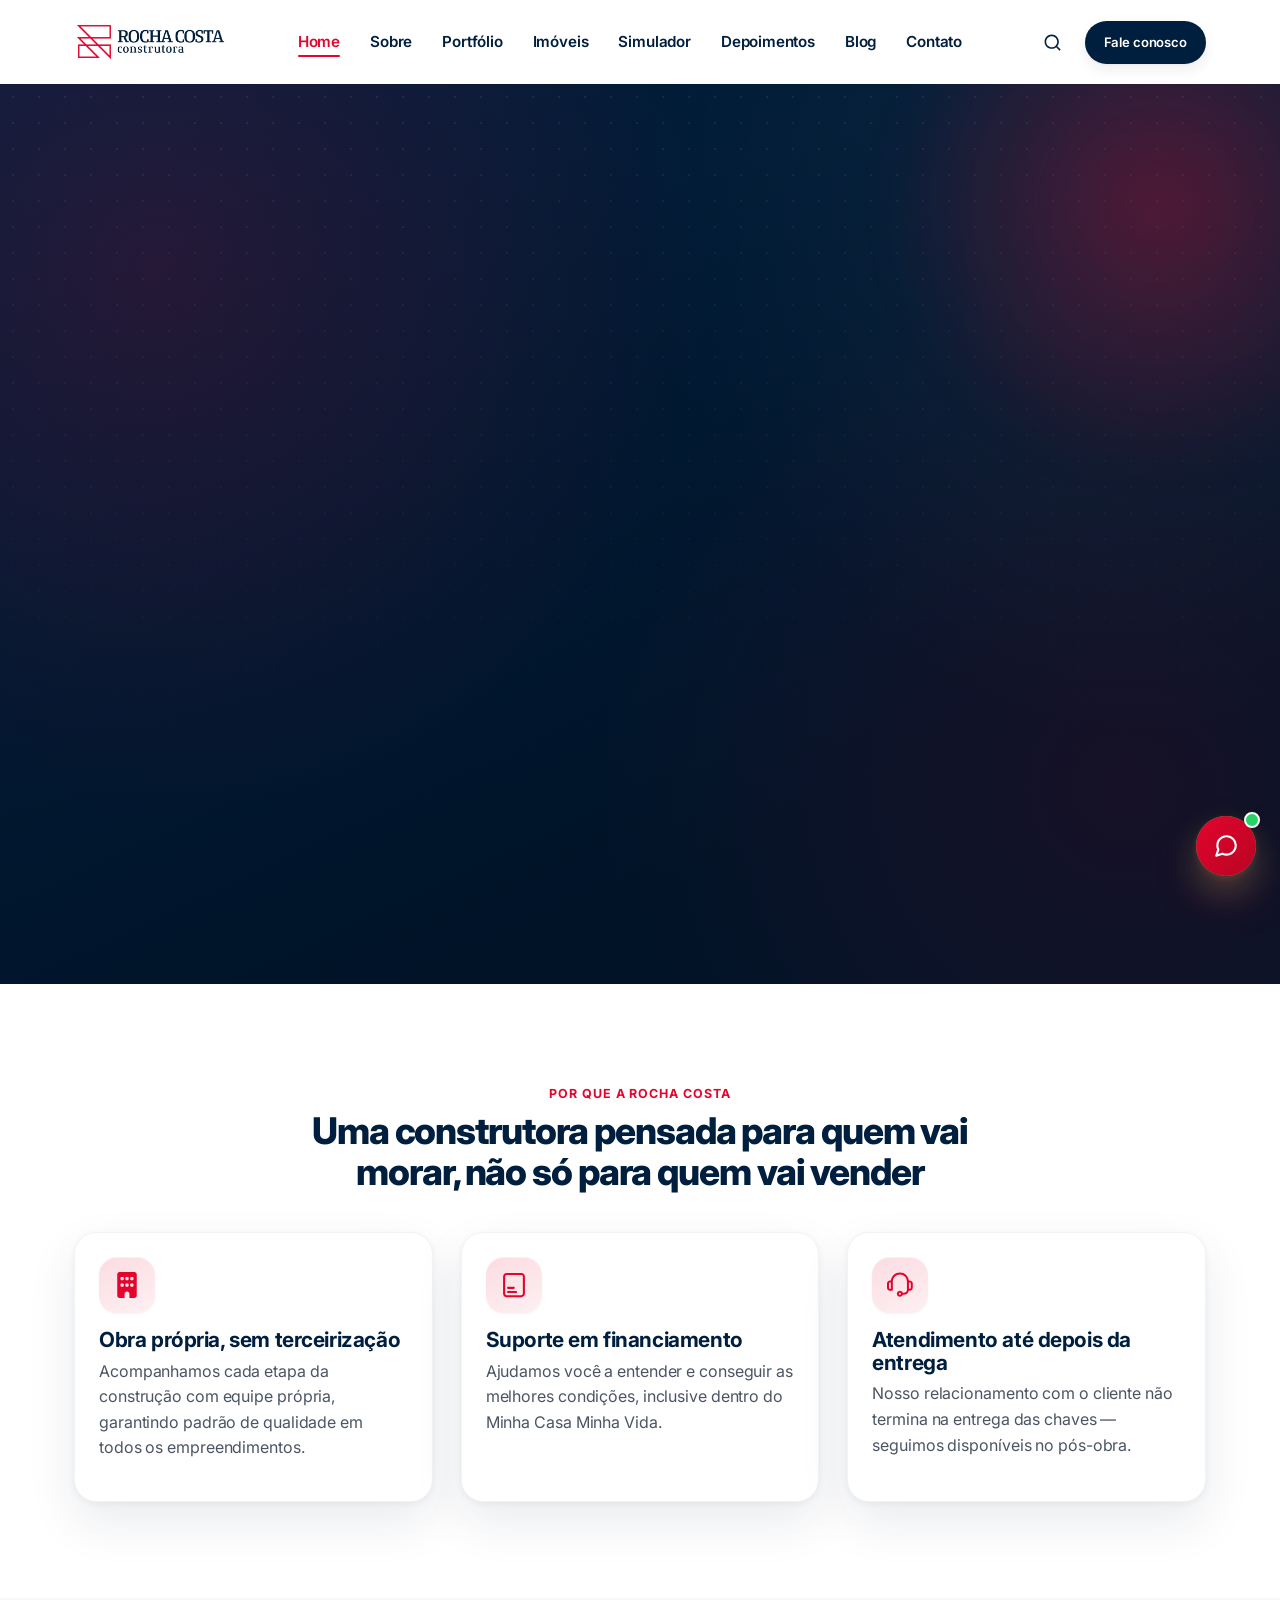
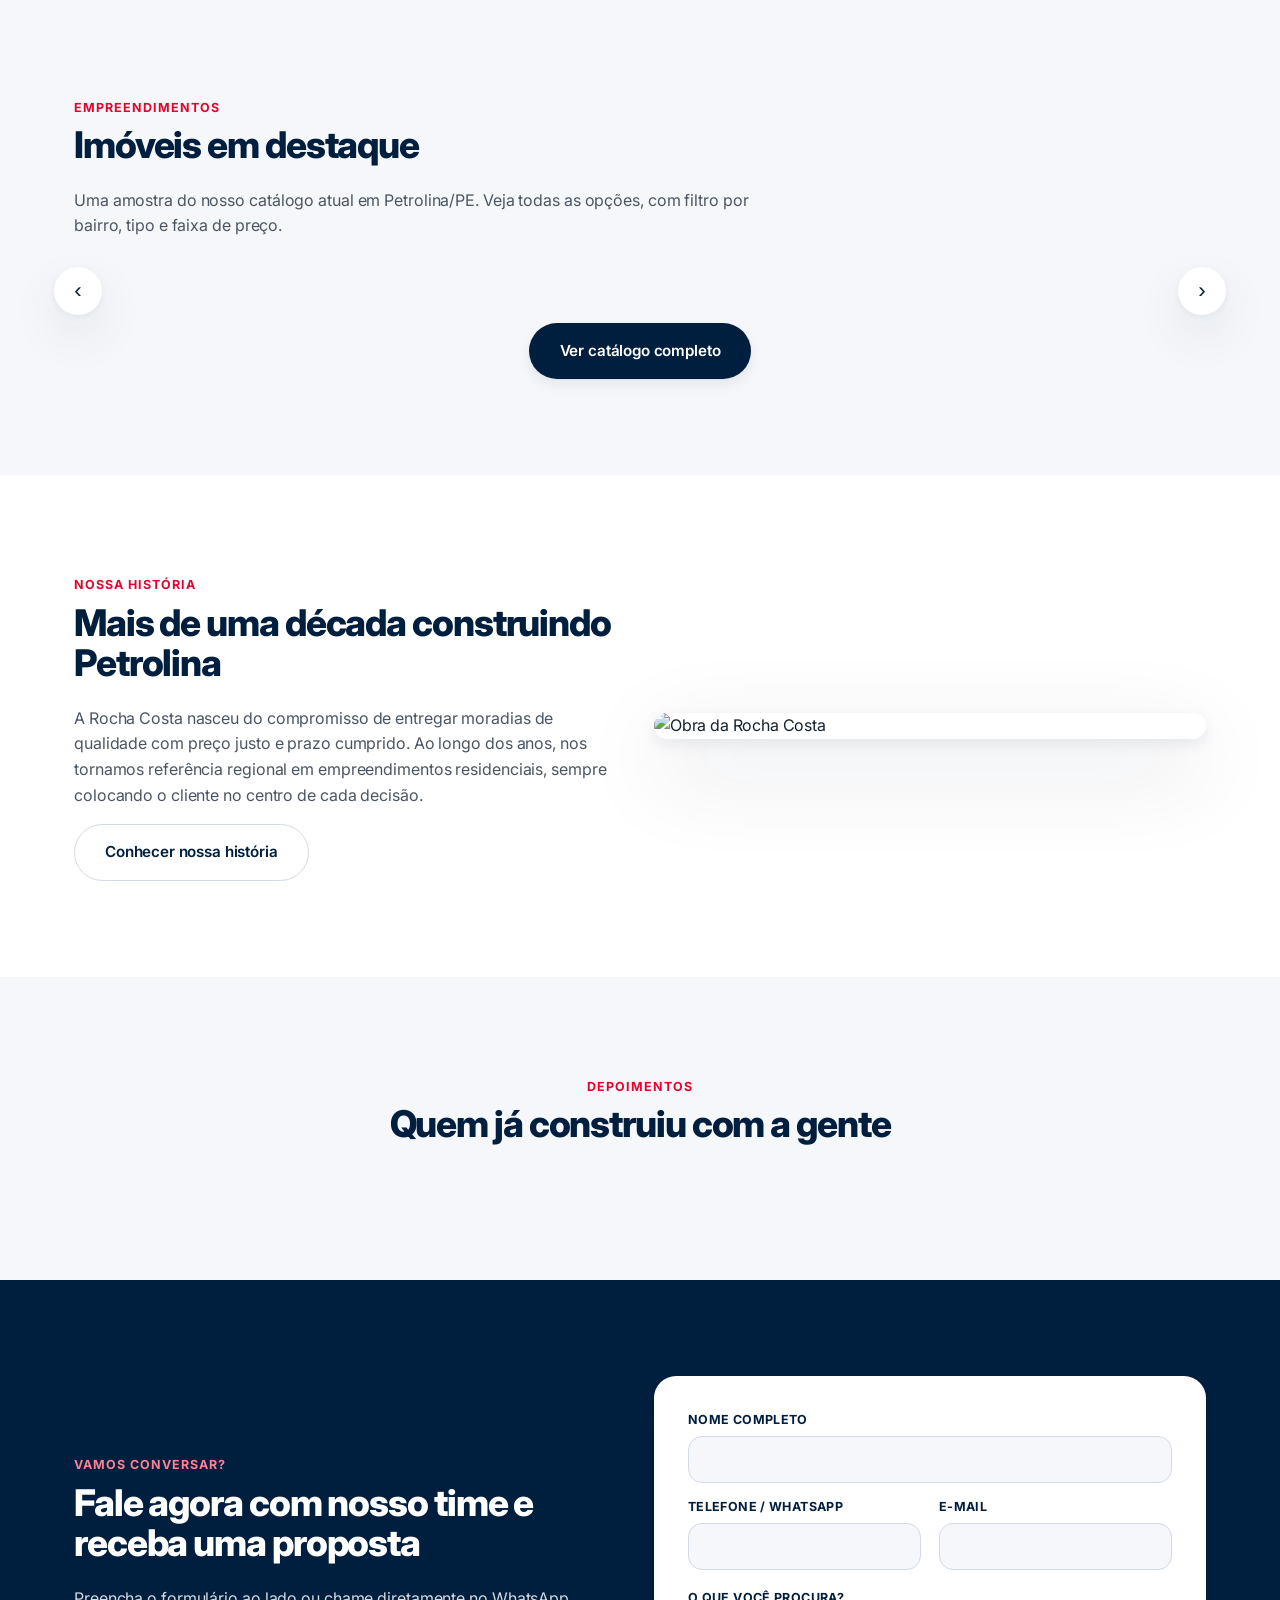
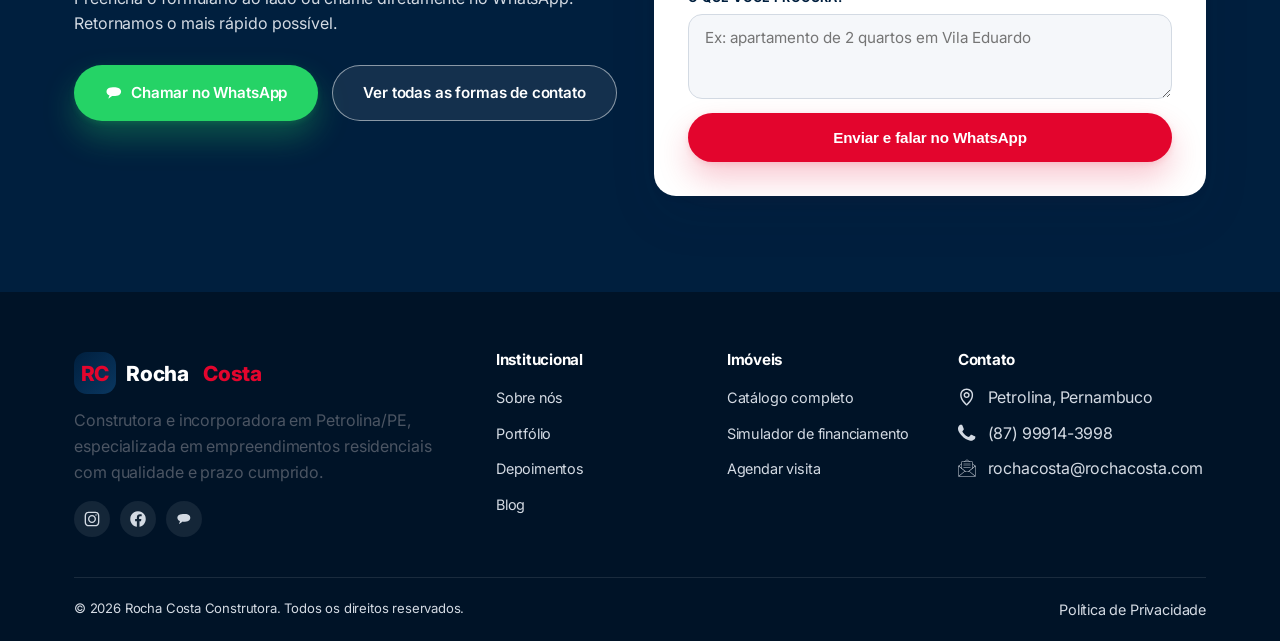
==== index.html @ c2642dbd "Preparar site para deploy (Render): gunicorn, render.yaml, .gitignore Co-Authored-By: Claude Sonnet " ====
<!DOCTYPE html>
<html lang="pt-BR">
<head>
<meta charset="UTF-8">
<meta name="viewport" content="width=device-width, initial-scale=1.0">
<title>Rocha Costa Construtora | Construtora e Incorporadora em Petrolina-PE</title>
<meta name="description" content="Construtora em Petrolina-PE especializada em empreendimentos residenciais, MCMV, casas e apartamentos com qualidade e prazo cumprido. Fale com a Rocha Costa.">
<link rel="preconnect" href="https://fonts.googleapis.com">
<link href="https://fonts.googleapis.com/css2?family=Inter:wght@400;500;600;700;800;900&display=swap" rel="stylesheet">
<link rel="stylesheet" href="css/style.css">
</head>
<body>

<header class="site-header">
  <div class="container">
    <nav class="navbar">
      <a href="index.html" class="brand"><img src="img/logo-rocha-costa.png" alt="Rocha Costa Construtora" class="brand-logo"></a>
      <ul class="nav-links">
        <li><a href="index.html">Home</a></li>
        <li><a href="sobre.html">Sobre</a></li>
        <li><a href="portfolio.html">Portfólio</a></li>
        <li><a href="imoveis.html">Imóveis</a></li>
        <li><a href="simulador.html">Simulador</a></li>
        <li><a href="depoimentos.html">Depoimentos</a></li>
        <li><a href="blog.html">Blog</a></li>
        <li><a href="contato.html">Contato</a></li>
      </ul>
      <div class="nav-cta">
        <div class="nav-search" id="nav-search">
          <button type="button" class="nav-search-toggle" id="nav-search-toggle" aria-label="Buscar no site"><svg class="icon" viewBox="0 0 20 20" xmlns="http://www.w3.org/2000/svg" fill="currentColor"><path d="M15.0259 13.8474L18.5948 17.4163L17.4163 18.5948L13.8474 15.0259C12.5642 16.0525 10.9367 16.6667 9.16675 16.6667C5.02675 16.6667 1.66675 13.3067 1.66675 9.16669C1.66675 5.02669 5.02675 1.66669 9.16675 1.66669C13.3067 1.66669 16.6667 5.02669 16.6667 9.16669C16.6667 10.9367 16.0526 12.5641 15.0259 13.8474ZM13.354 13.229C14.373 12.1789 15.0001 10.7464 15.0001 9.16669C15.0001 5.94377 12.3897 3.33335 9.16675 3.33335C5.94383 3.33335 3.33341 5.94377 3.33341 9.16669C3.33341 12.3896 5.94383 15 9.16675 15C10.7464 15 12.1789 14.3729 13.2291 13.3539L13.354 13.229Z"/></svg></button>
          <form class="nav-search-form" id="nav-search-form" autocomplete="off">
            <input type="search" id="nav-search-input" placeholder="Buscar imóveis, simulador, contato...">
            <div class="nav-search-resultados" id="nav-search-resultados"></div>
          </form>
        </div>
        <a href="contato.html" class="btn btn-secondary btn-sm">Fale conosco</a>
        <button class="nav-toggle" aria-label="Abrir menu"><span></span><span></span><span></span></button>
      </div>
    </nav>
  </div>
</header>

<section class="hero">
  <div class="hero-track" id="hero-track">
    <!-- Slides vêm da API (server/data/hero_slides.json), editáveis em admin.html -->
  </div>
  <div class="hero-dots" id="hero-dots"></div>
</section>

<section class="section">
  <div class="container">
    <div class="section-head center">
      <span class="eyebrow">Por que a Rocha Costa</span>
      <h2>Uma construtora pensada para quem vai morar, não só para quem vai vender</h2>
    </div>
    <div class="grid grid-3">
      <div class="card"><div class="card-body">
        <div class="icon-box"><svg class="icon-lg" viewBox="-2.5 0 20 20" xmlns="http://www.w3.org/2000/svg" fill="currentColor"><path d="M1.875 0C0.839844 0 0 0.839844 0 1.875V18.125C0 19.1602 0.839844 20 1.875 20H5.625V16.875C5.625 15.8398 6.46484 15 7.5 15C8.53516 15 9.375 15.8398 9.375 16.875V20H13.125C14.1602 20 15 19.1602 15 18.125V1.875C15 0.839844 14.1602 0 13.125 0H1.875ZM2.5 9.375C2.5 9.03125 2.78125 8.75 3.125 8.75H4.375C4.71875 8.75 5 9.03125 5 9.375V10.625C5 10.9688 4.71875 11.25 4.375 11.25H3.125C2.78125 11.25 2.5 10.9688 2.5 10.625V9.375ZM6.875 8.75H8.125C8.46875 8.75 8.75 9.03125 8.75 9.375V10.625C8.75 10.9688 8.46875 11.25 8.125 11.25H6.875C6.53125 11.25 6.25 10.9688 6.25 10.625V9.375C6.25 9.03125 6.53125 8.75 6.875 8.75ZM10 9.375C10 9.03125 10.2812 8.75 10.625 8.75H11.875C12.2188 8.75 12.5 9.03125 12.5 9.375V10.625C12.5 10.9688 12.2188 11.25 11.875 11.25H10.625C10.2812 11.25 10 10.9688 10 10.625V9.375ZM3.125 3.75H4.375C4.71875 3.75 5 4.03125 5 4.375V5.625C5 5.96875 4.71875 6.25 4.375 6.25H3.125C2.78125 6.25 2.5 5.96875 2.5 5.625V4.375C2.5 4.03125 2.78125 3.75 3.125 3.75ZM6.25 4.375C6.25 4.03125 6.53125 3.75 6.875 3.75H8.125C8.46875 3.75 8.75 4.03125 8.75 4.375V5.625C8.75 5.96875 8.46875 6.25 8.125 6.25H6.875C6.53125 6.25 6.25 5.96875 6.25 5.625V4.375ZM10.625 3.75H11.875C12.2188 3.75 12.5 4.03125 12.5 4.375V5.625C12.5 5.96875 12.2188 6.25 11.875 6.25H10.625C10.2812 6.25 10 5.96875 10 5.625V4.375C10 4.03125 10.2812 3.75 10.625 3.75Z"/></svg></div>
        <h3>Obra própria, sem terceirização</h3>
        <p>Acompanhamos cada etapa da construção com equipe própria, garantindo padrão de qualidade em todos os empreendimentos.</p>
      </div></div>
      <div class="card"><div class="card-body">
        <div class="icon-box"><svg class="icon-lg" viewBox="0 0 100 100" xmlns="http://www.w3.org/2000/svg" fill="currentColor"><path d="M78 89V97H22V89H78ZM84 83V18C84 14.6863 81.3137 12 78 12H22C18.6863 12 16 14.6863 16 18V83C16 86.3137 18.6863 89 22 89V97C14.3888 97 8.19654 90.9263 8.00488 83.3613L8 83V18C8 10.268 14.268 4 22 4H78L78.3613 4.00488C85.9263 4.19654 92 10.3888 92 18V83C92 90.6112 85.9263 96.8035 78.3613 96.9951L78 97V89C81.3137 89 84 86.3137 84 83Z"/><path d="M49 57C51.2091 57 53 58.7909 53 61C53 63.2091 51.2091 65 49 65H27C24.7909 65 23 63.2091 23 61C23 58.7909 24.7909 57 27 57H49Z"/><path d="M58 73L58.2061 73.0049C60.3194 73.1121 62 74.86 62 77C62 79.14 60.3194 80.8879 58.2061 80.9951L58 81H27C24.7909 81 23 79.2091 23 77C23 74.7909 24.7909 73 27 73H58Z"/></svg></div>
        <h3>Suporte em financiamento</h3>
        <p>Ajudamos você a entender e conseguir as melhores condições, inclusive dentro do Minha Casa Minha Vida.</p>
      </div></div>
      <div class="card"><div class="card-body">
        <div class="icon-box"><svg class="icon-lg" viewBox="0 -0.5 24 24" xmlns="http://www.w3.org/2000/svg" fill="currentColor"><path d="M21.0109 7.4375H20.2153C19.7513 3.25976 16.1994 0 11.9 0C7.60057 0 4.04874 3.25976 3.58474 7.4375H2.78906C1.25117 7.4375 0 8.68867 0 10.2266V13.9453C0 15.4832 1.25117 16.7344 2.78906 16.7344H4.4625C4.97597 16.7344 5.39219 16.3182 5.39219 15.8047V8.36719C5.39219 4.77878 8.31159 1.85938 11.9 1.85938C15.4884 1.85938 18.4078 4.77878 18.4078 8.36719V15.8047C18.4078 17.3426 17.1566 18.5938 15.6187 18.5938H14.5292C14.1454 17.5117 13.112 16.7344 11.9 16.7344C10.3621 16.7344 9.11094 17.9855 9.11094 19.5234C9.11094 21.0613 10.3621 22.3125 11.9 22.3125C13.112 22.3125 14.1453 21.5352 14.5292 20.4531H15.6187C17.8636 20.4531 19.7418 18.8535 20.1737 16.7344H21.0109C22.5488 16.7344 23.8 15.4832 23.8 13.9453V10.2266C23.8 8.68867 22.5488 7.4375 21.0109 7.4375ZM3.53281 14.875H2.78906C2.27643 14.875 1.85938 14.4579 1.85938 13.9453V10.2266C1.85938 9.71393 2.27643 9.29688 2.78906 9.29688H3.53281V14.875ZM11.9 20.4531C11.3874 20.4531 10.9703 20.0361 10.9703 19.5234C10.9703 19.0108 11.3874 18.5938 11.9 18.5938C12.4126 18.5938 12.8297 19.0108 12.8297 19.5234C12.8297 20.0361 12.4126 20.4531 11.9 20.4531ZM21.9406 13.9453C21.9406 14.4579 21.5236 14.875 21.0109 14.875H20.2672V9.29688H21.0109C21.5236 9.29688 21.9406 9.71393 21.9406 10.2266V13.9453Z"/></svg></div>
        <h3>Atendimento até depois da entrega</h3>
        <p>Nosso relacionamento com o cliente não termina na entrega das chaves — seguimos disponíveis no pós-obra.</p>
      </div></div>
    </div>
  </div>
</section>

<section class="section section--alt">
  <div class="container">
    <div class="section-head">
      <span class="eyebrow">Empreendimentos</span>
      <h2>Imóveis em destaque</h2>
      <p>Uma amostra do nosso catálogo atual em Petrolina/PE. Veja todas as opções, com filtro por bairro, tipo e faixa de preço.</p>
    </div>
    <div class="slider" id="destaques-slider">
      <div class="slider-viewport">
        <div class="slider-track" id="destaques-grid"></div>
      </div>
      <button class="slider-arrow prev" data-slider-prev aria-label="Anterior">‹</button>
      <button class="slider-arrow next" data-slider-next aria-label="Próximo">›</button>
      <div class="slider-dots"></div>
    </div>
    <div class="center" style="margin-top:14px;">
      <a href="imoveis.html" class="btn btn-secondary">Ver catálogo completo</a>
    </div>
  </div>
</section>

<section class="section">
  <div class="container">
    <div class="grid grid-2" style="align-items:center;">
      <div>
        <span class="eyebrow">Nossa história</span>
        <h2>Mais de uma década construindo Petrolina</h2>
        <p>A Rocha Costa nasceu do compromisso de entregar moradias de qualidade com preço justo e prazo cumprido. Ao longo dos anos, nos tornamos referência regional em empreendimentos residenciais, sempre colocando o cliente no centro de cada decisão.</p>
        <a href="sobre.html" class="btn btn-outline-navy">Conhecer nossa história</a>
      </div>
      <img src="https://picsum.photos/seed/rochacostasobre/640/440" alt="Obra da Rocha Costa" style="border-radius:24px;box-shadow:var(--shadow-lg);">
    </div>
  </div>
</section>

<section class="section section--alt">
  <div class="container">
    <div class="section-head center">
      <span class="eyebrow">Depoimentos</span>
      <h2>Quem já construiu com a gente</h2>
    </div>
    <div class="grid grid-3" id="depoimentos-preview"></div>
  </div>
</section>

<section class="section section--navy">
  <div class="container">
    <div class="grid grid-2" style="align-items:center;">
      <div>
        <span class="eyebrow" style="color:#ff8095;">Vamos conversar?</span>
        <h2>Fale agora com nosso time e receba uma proposta</h2>
        <p>Preencha o formulário ao lado ou chame diretamente no WhatsApp. Retornamos o mais rápido possível.</p>
        <div class="hero-actions">
          <a href="#" class="btn btn-whatsapp" data-wa><svg class="icon" viewBox="0 0 100 100" xmlns="http://www.w3.org/2000/svg" fill="currentColor"><path fill-rule="evenodd" d="M43.75 18.35 C28.02 19.25 19.76 21.87 14.05 27.78 C10.58 31.38 8.64 35.95 8.42 41.08 C8.00 50.82 13.74 59.10 23.56 62.95 C24.18 63.19 24.68 63.44 24.68 63.53 C24.68 63.61 23.54 67.08 22.15 71.25 C20.76 75.42 19.62 78.98 19.62 79.18 C19.64 79.93 20.34 80.62 21.08 80.62 C21.69 80.62 19.88 81.99 39.20 67.00 L40.06 66.34 L42.01 66.50 C44.60 66.71 53.59 66.71 56.07 66.50 C70.70 65.25 77.57 62.87 83.36 57.07 C92.00 48.42 91.43 33.84 82.16 26.11 C77.85 22.52 72.30 20.34 64.66 19.24 C58.88 18.39 49.77 18.01 43.75 18.35 Z"/></svg> Chamar no WhatsApp</a>
          <a href="contato.html" class="btn btn-outline">Ver todas as formas de contato</a>
        </div>
      </div>
      <form class="form-card" data-contact-form data-open-whatsapp="true" style="color:var(--text);">
        <div class="form-success"></div>
        <div class="field" style="margin-bottom:14px;">
          <label for="home-nome">Nome completo</label>
          <input id="home-nome" name="nome" type="text" required>
        </div>
        <div class="form-row">
          <div class="field">
            <label for="home-telefone">Telefone / WhatsApp</label>
            <input id="home-telefone" name="telefone" type="tel" required>
          </div>
          <div class="field">
            <label for="home-email">E-mail</label>
            <input id="home-email" name="email" type="email" required>
          </div>
        </div>
        <div class="field" style="margin-bottom:14px;">
          <label for="home-mensagem">O que você procura?</label>
          <textarea id="home-mensagem" name="mensagem" rows="3" placeholder="Ex: apartamento de 2 quartos em Vila Eduardo"></textarea>
        </div>
        <button type="submit" class="btn btn-primary btn-block">Enviar e falar no WhatsApp</button>
      </form>
    </div>
  </div>
</section>

<footer class="site-footer">
  <div class="container">
    <div class="footer-grid">
      <div>
        <div class="brand" style="color:#fff;margin-bottom:14px;"><span class="brand-mark">RC</span>Rocha&nbsp;<span>Costa</span></div>
        <p>Construtora e incorporadora em Petrolina/PE, especializada em empreendimentos residenciais com qualidade e prazo cumprido.</p>
        <div class="social-row">
          <a href="#" aria-label="Instagram"><svg class="icon" viewBox="0 0 24 24" xmlns="http://www.w3.org/2000/svg" fill="currentColor"><path fill-rule="evenodd" clip-rule="evenodd" d="M12 18C15.3137 18 18 15.3137 18 12C18 8.68629 15.3137 6 12 6C8.68629 6 6 8.68629 6 12C6 15.3137 8.68629 18 12 18ZM12 16C14.2091 16 16 14.2091 16 12C16 9.79086 14.2091 8 12 8C9.79086 8 8 9.79086 8 12C8 14.2091 9.79086 16 12 16Z"/><path d="M18 5C17.4477 5 17 5.44772 17 6C17 6.55228 17.4477 7 18 7C18.5523 7 19 6.55228 19 6C19 5.44772 18.5523 5 18 5Z"/><path fill-rule="evenodd" clip-rule="evenodd" d="M1.65396 4.27606C1 5.55953 1 7.23969 1 10.6V13.4C1 16.7603 1 18.4405 1.65396 19.7239C2.2292 20.8529 3.14708 21.7708 4.27606 22.346C5.55953 23 7.23969 23 10.6 23H13.4C16.7603 23 18.4405 23 19.7239 22.346C20.8529 21.7708 21.7708 20.8529 22.346 19.7239C23 18.4405 23 16.7603 23 13.4V10.6C23 7.23969 23 5.55953 22.346 4.27606C21.7708 3.14708 20.8529 2.2292 19.7239 1.65396C18.4405 1 16.7603 1 13.4 1H10.6C7.23969 1 5.55953 1 4.27606 1.65396C3.14708 2.2292 2.2292 3.14708 1.65396 4.27606ZM13.4 3H10.6C8.88684 3 7.72225 3.00156 6.82208 3.0751C5.94524 3.14674 5.49684 3.27659 5.18404 3.43597C4.43139 3.81947 3.81947 4.43139 3.43597 5.18404C3.27659 5.49684 3.14674 5.94524 3.0751 6.82208C3.00156 7.72225 3 8.88684 3 10.6V13.4C3 15.1132 3.00156 16.2777 3.0751 17.1779C3.14674 18.0548 3.27659 18.5032 3.43597 18.816C3.81947 19.5686 4.43139 20.1805 5.18404 20.564C5.49684 20.7234 5.94524 20.8533 6.82208 20.9249C7.72225 20.9984 8.88684 21 10.6 21H13.4C15.1132 21 16.2777 20.9984 17.1779 20.9249C18.0548 20.8533 18.5032 20.7234 18.816 20.564C19.5686 20.1805 20.1805 19.5686 20.564 18.816C20.7234 18.5032 20.8533 18.0548 20.9249 17.1779C20.9984 16.2777 21 15.1132 21 13.4V10.6C21 8.88684 20.9984 7.72225 20.9249 6.82208C20.8533 5.94524 20.7234 5.49684 20.564 5.18404C20.1805 4.43139 19.5686 3.81947 18.816 3.43597C18.5032 3.27659 18.0548 3.14674 17.1779 3.0751C16.2777 3.00156 15.1132 3 13.4 3Z"/></svg></a>
          <a href="#" aria-label="Facebook"><svg class="icon" viewBox="0 0 30 30" xmlns="http://www.w3.org/2000/svg" fill="currentColor"><path fill-rule="evenodd" clip-rule="evenodd" d="M14.9995 0.455078C17.7087 0.485993 20.1561 1.15181 22.3418 2.45254C24.5015 3.7273 26.298 5.53481 27.5596 7.70221C28.8524 9.9011 29.5142 12.3634 29.545 15.089C29.4682 18.8183 28.292 22.0035 26.0163 24.6445C23.7405 27.2856 20.8259 28.9195 17.8086 29.5459V19.0901H20.6612L21.3063 14.9812H16.9868V12.29C16.9629 11.7321 17.1393 11.184 17.4842 10.7449C17.8297 10.3045 18.438 10.0731 19.3091 10.0506H21.9175V6.45128C21.8801 6.43923 21.525 6.39162 20.8521 6.30843C20.0891 6.21915 19.3217 6.17146 18.5535 6.16558C16.8147 6.1736 15.4396 6.66407 14.4281 7.63699C13.4166 8.60964 12.8999 10.0169 12.878 11.8586V14.9812H9.59087V19.0901H12.878V29.5459C9.17323 28.9195 6.25856 27.2856 3.98283 24.6445C1.70709 22.0035 0.530891 18.8183 0.454102 15.089C0.484824 12.3632 1.14662 9.90098 2.43949 7.70221C3.70108 5.53481 5.49761 3.72731 7.65729 2.45254C9.84296 1.15206 12.2904 0.486243 14.9995 0.455078Z"/></svg></a>
          <a href="#" data-wa aria-label="WhatsApp"><svg class="icon" viewBox="0 0 100 100" xmlns="http://www.w3.org/2000/svg" fill="currentColor"><path fill-rule="evenodd" d="M43.75 18.35 C28.02 19.25 19.76 21.87 14.05 27.78 C10.58 31.38 8.64 35.95 8.42 41.08 C8.00 50.82 13.74 59.10 23.56 62.95 C24.18 63.19 24.68 63.44 24.68 63.53 C24.68 63.61 23.54 67.08 22.15 71.25 C20.76 75.42 19.62 78.98 19.62 79.18 C19.64 79.93 20.34 80.62 21.08 80.62 C21.69 80.62 19.88 81.99 39.20 67.00 L40.06 66.34 L42.01 66.50 C44.60 66.71 53.59 66.71 56.07 66.50 C70.70 65.25 77.57 62.87 83.36 57.07 C92.00 48.42 91.43 33.84 82.16 26.11 C77.85 22.52 72.30 20.34 64.66 19.24 C58.88 18.39 49.77 18.01 43.75 18.35 Z"/></svg></a>
        </div>
      </div>
      <div>
        <h4>Institucional</h4>
        <ul>
          <li><a href="sobre.html">Sobre nós</a></li>
          <li><a href="portfolio.html">Portfólio</a></li>
          <li><a href="depoimentos.html">Depoimentos</a></li>
          <li><a href="blog.html">Blog</a></li>
        </ul>
      </div>
      <div>
        <h4>Imóveis</h4>
        <ul>
          <li><a href="imoveis.html">Catálogo completo</a></li>
          <li><a href="simulador.html">Simulador de financiamento</a></li>
          <li><a href="contato.html">Agendar visita</a></li>
        </ul>
      </div>
      <div>
        <h4>Contato</h4>
        <ul>
          <li><svg class="icon-inline" viewBox="0 0 100 100" xmlns="http://www.w3.org/2000/svg" fill="currentColor"><path fill-rule="evenodd" clip-rule="evenodd" d="M48.0001 22C57.3889 22 65.0001 29.6112 65.0001 39C65.0001 48.3888 57.3889 56 48.0001 56C38.6113 56 31.0001 48.3888 31.0001 39C31.0001 29.6112 38.6113 22 48.0001 22ZM48.0001 30C43.0295 30 39.0001 34.0295 39.0001 39C39.0001 43.9705 43.0295 48 48.0001 48C52.9706 48 57.0001 43.9706 57.0001 39C57.0001 34.0294 52.9706 30 48.0001 30Z"/><path fill-rule="evenodd" clip-rule="evenodd" d="M48.9532 2.51172C58.7955 2.74724 68.4348 6.63143 75.1465 14.0918C82.1441 21.8699 85.6083 33.1414 83.2755 47.1445C81.3974 58.4172 75.4016 69.0194 68.9327 77.5566C62.4748 86.0793 55.3014 92.8611 50.5382 96.5908C50.3005 96.7863 50.0448 96.9518 49.7755 97.085C49.6112 97.1665 49.4425 97.2347 49.2715 97.292C49.2594 97.296 49.2476 97.3008 49.2354 97.3047C48.8703 97.4232 48.4933 97.4864 48.1163 97.4971C48.1127 97.4972 48.1091 97.498 48.1055 97.498C48.0704 97.4989 48.0352 97.4981 48.0001 97.498C47.5871 97.4983 47.1728 97.4366 46.7725 97.3076L46.7608 97.3037C46.7496 97.3001 46.7387 97.2957 46.7276 97.292C46.5569 97.2347 46.3887 97.1664 46.2247 97.085C45.9551 96.9517 45.6988 96.7865 45.461 96.5908C40.6977 92.861 33.525 86.0789 27.0674 77.5566C20.5985 69.0194 14.6027 58.4172 12.7247 47.1445C10.3918 33.1415 13.8561 21.8699 20.8536 14.0918C27.7818 6.39078 37.8297 2.50004 48.0001 2.5L48.9532 2.51172ZM47.2335 10.5088C39.3214 10.698 31.8631 13.8156 26.8008 19.4424C21.645 25.1735 18.628 33.8959 20.6163 45.8301C22.1952 55.3075 27.3627 64.6996 33.4434 72.7246C38.4299 79.3054 43.8682 84.7515 48.0001 88.3174C52.132 84.7515 57.5702 79.3054 62.5567 72.7246C68.6375 64.6996 73.8049 55.3075 75.3839 45.8301C77.3721 33.8958 74.3552 25.1735 69.1993 19.4424C63.9738 13.6341 56.1953 10.5 48.0001 10.5L47.2335 10.5088Z"/></svg> Petrolina, Pernambuco</li>
          <li><svg class="icon-inline" viewBox="0 -1 25 25" xmlns="http://www.w3.org/2000/svg" fill="currentColor"><path d="M22.8821 15.7857L22.8642 15.9346C18.5004 13.7596 18.044 13.4699 17.4804 14.3152C17.0894 14.9007 15.9503 16.2283 15.607 16.6212C15.2597 17.0082 14.9144 17.0379 14.3251 16.77C13.7297 16.4724 11.8187 15.8473 9.55637 13.8231C7.79416 12.2454 6.61141 10.3106 6.26215 9.71524C5.6807 8.71109 6.89718 8.56821 8.00451 6.47261C8.20296 6.05587 8.10175 5.72844 7.9549 5.43275C7.80607 5.13508 6.62134 2.21791 6.12522 1.055C5.64895 -0.103926 5.15878 0.042925 4.79165 0.042925C3.6486 -0.0562986 2.81314 -0.0404231 2.0769 0.725583C-1.12604 4.24603 -0.318359 7.87762 2.4222 11.7394C7.80805 18.7882 10.6776 20.0861 15.9245 21.888C17.3415 22.3385 18.6333 22.275 19.6553 22.1281C20.7944 21.9475 23.1619 20.6973 23.656 19.2982C24.1621 17.8992 24.1621 16.7383 24.0132 16.4704C23.8664 16.2025 23.4774 16.0536 22.8821 15.7857Z"/></svg> (87) 99914-3998</li>
          <li><svg class="icon-inline" viewBox="0 0 74 74" xmlns="http://www.w3.org/2000/svg" fill="currentColor"><path d="M3,30a1,1,0,0,1-.608-1.794l12-9.181a1,1,0,0,1,1.214,1.589l-12,9.18A.989.989,0,0,1,3,30Z"/><path d="M71 72H3a1 1 0 0 1-1-1V29a1 1 0 0 1 2 0v41h66V29a1 1 0 0 1 2 0v42a1 1 0 0 1-1 1z"/><path d="M37,53.81a15.126,15.126,0,0,1-9.632-3.447l-25-20.591a1,1,0,0,1,1.272-1.544l25,20.591a13.172,13.172,0,0,0,16.72,0l25-20.591a1,1,0,0,1,1.272,1.544l-25,20.591A15.126,15.126,0,0,1,37,53.81Z"/><path d="M71 72a1 1 0 0 1-.635-.228l-25.5-21a1 1 0 0 1 1.272-1.544l25.5 21A1 1 0 0 1 71 72zM3 72a1 1 0 0 1-.637-1.772l25.5-21a1 1 0 0 1 1.272 1.544l-25.5 21A1 1 0 0 1 3 72zm45.339-59.33a1 1 0 0 1-.607-.206L37 4.259l-10.732 8.205a1 1 0 0 1-1.215-1.589l11.34-8.669a1 1 0 0 1 1.214 0l11.34 8.669a1 1 0 0 1-.608 1.8zM71 30a.989.989 0 0 1-.606-.206l-12-9.18a1 1 0 0 1 1.214-1.589l12 9.181A1 1 0 0 1 71 30z"/><path d="M59 39.88a1 1 0 0 1-1-1V12.67H16v26.21a1 1 0 0 1-2 0V11.67a1 1 0 0 1 1-1h44a1 1 0 0 1 1 1v27.21a1 1 0 0 1-1 1zM50.75 22h-27.5a1 1 0 0 1 0-2h27.5a1 1 0 0 1 0 2zm0 7.25h-27.5a1 1 0 0 1 0-2h27.5a1 1 0 0 1 0 2zm0 7.25h-27.5a1 1 0 0 1 0-2h27.5a1 1 0 0 1 0 2z"/></svg> rochacosta@rochacosta.com</li>
        </ul>
      </div>
    </div>
    <div class="footer-bottom">
      <span>&copy; <span data-ano></span> Rocha Costa Construtora. Todos os direitos reservados.</span>
      <a href="privacidade.html">Política de Privacidade</a>
    </div>
  </div>
</footer>

<a href="#" class="wa-float" data-wa aria-label="Fale no WhatsApp"><svg class="icon" viewBox="0 0 100 100" xmlns="http://www.w3.org/2000/svg" fill="currentColor"><path fill-rule="evenodd" d="M43.75 18.35 C28.02 19.25 19.76 21.87 14.05 27.78 C10.58 31.38 8.64 35.95 8.42 41.08 C8.00 50.82 13.74 59.10 23.56 62.95 C24.18 63.19 24.68 63.44 24.68 63.53 C24.68 63.61 23.54 67.08 22.15 71.25 C20.76 75.42 19.62 78.98 19.62 79.18 C19.64 79.93 20.34 80.62 21.08 80.62 C21.69 80.62 19.88 81.99 39.20 67.00 L40.06 66.34 L42.01 66.50 C44.60 66.71 53.59 66.71 56.07 66.50 C70.70 65.25 77.57 62.87 83.36 57.07 C92.00 48.42 91.43 33.84 82.16 26.11 C77.85 22.52 72.30 20.34 64.66 19.24 C58.88 18.39 49.77 18.01 43.75 18.35 Z"/></svg></a>

<script src="js/api.js"></script>
<script src="js/imoveis.js"></script>
<script src="js/carousel.js"></script>
<script src="js/busca.js"></script>
<script src="js/main.js"></script>
<script src="js/atendente.js"></script>
<script>
document.addEventListener('DOMContentLoaded', async () => {
  await renderizarHeroSlides();
  iniciarHeroCarousel();
});
document.addEventListener('DOMContentLoaded', async () => {
  const el = document.getElementById('depoimentos-preview');
  if (el) {
    const depoimentos = await apiGet('/api/depoimentos');
    el.innerHTML = depoimentos.slice(0, 3).map((d) => `
      <div class="card testimonial-card">
        <div class="stars">${'★'.repeat(d.estrelas)}${'☆'.repeat(5 - d.estrelas)}</div>
        <p>"${d.texto}"</p>
        <div class="testimonial-author">
          <div class="avatar">${d.nome.charAt(0)}</div>
          <div><strong>${d.nome}</strong><div class="meta">${d.empreendimento}</div></div>
        </div>
      </div>`).join('');
  }
});
</script>
</body>
</html>
---- css/style.css ----
/* =========================================================
   Rocha Costa — Design System
   Navy #001F3E / Red #E3052D
   ========================================================= */

:root {
  --navy: #001F3E;
  --navy-light: #0A3760;
  --navy-dark: #001327;
  --red: #E3052D;
  --red-dark: #B80423;
  --white: #FFFFFF;
  --off-white: #F5F7FA;
  --gray-100: #EEF1F5;
  --gray-300: #D3DAE3;
  --gray-500: #8A96A3;
  --gray-700: #4B5563;
  --text: #16212E;

  --font-heading: -apple-system, BlinkMacSystemFont, 'SF Pro Display', 'Inter', 'Segoe UI', sans-serif;
  --font-body: -apple-system, BlinkMacSystemFont, 'SF Pro Text', 'Inter', 'Segoe UI', sans-serif;

  --radius-sm: 14px;
  --radius: 22px;
  --radius-lg: 32px;
  --radius-pill: 980px;

  /* Escala de espaçamento (8pt) */
  --space-1: 8px;
  --space-2: 16px;
  --space-3: 24px;
  --space-4: 40px;
  --space-5: 64px;
  --space-6: 96px;

  /* Easing consistente para toda micro-interação */
  --ease: cubic-bezier(.22, .61, .36, 1);
  --ease-spring: cubic-bezier(.34, 1.56, .64, 1);

  /* Sombras em camadas: ambient (contato) + direct (projetada) */
  --shadow-xs: 0 1px 2px rgba(0, 31, 62, .05);
  --shadow-sm: 0 1px 2px rgba(0, 31, 62, .04), 0 6px 14px rgba(0, 31, 62, .07);
  --shadow: 0 2px 6px rgba(0, 31, 62, .05), 0 20px 50px rgba(0, 31, 62, .09);
  --shadow-lg: 0 6px 16px rgba(0, 31, 62, .08), 0 30px 90px rgba(0, 31, 62, .16);
  --shadow-xl: 0 10px 24px rgba(0, 31, 62, .10), 0 50px 120px rgba(0, 31, 62, .22);
  --shadow-red: 0 2px 6px rgba(227, 5, 45, .12), 0 16px 32px rgba(227, 5, 45, .22);
  --shadow-red-lg: 0 4px 10px rgba(227, 5, 45, .16), 0 22px 44px rgba(227, 5, 45, .30);
  --shadow-wa: 0 2px 6px rgba(37, 211, 102, .16), 0 16px 32px rgba(37, 211, 102, .30);

  --container: 1180px;
}

* { box-sizing: border-box; }
html { scroll-behavior: smooth; }

@media (prefers-reduced-motion: reduce) {
  html { scroll-behavior: auto; }
  *, *::before, *::after { animation-duration: .01ms !important; animation-iteration-count: 1 !important; transition-duration: .01ms !important; scroll-behavior: auto !important; }
}

body {
  margin: 0;
  font-family: var(--font-body);
  color: var(--text);
  background: var(--white);
  line-height: 1.6;
  -webkit-font-smoothing: antialiased;
  letter-spacing: -0.011em;
}

h1, h2, h3, h4 {
  font-family: var(--font-heading);
  color: var(--navy);
  line-height: 1.1;
  letter-spacing: -0.03em;
  margin: 0 0 .6em;
}

h1 { font-size: clamp(2.2rem, 4.4vw, 3.4rem); font-weight: 800; }
h2 { font-size: clamp(1.7rem, 3vw, 2.3rem); font-weight: 800; }
h3 { font-size: 1.3rem; font-weight: 700; letter-spacing: -0.02em; }
h4 { font-size: 1.05rem; font-weight: 700; letter-spacing: -0.015em; }
p { margin: 0 0 1em; color: var(--gray-700); letter-spacing: -0.006em; }
strong, b { font-weight: 700; color: var(--navy); }
a { color: var(--red); text-decoration: none; transition: color .2s var(--ease), opacity .2s var(--ease); }
a:hover { text-decoration: underline; }
img { max-width: 100%; display: block; }
ul { padding-left: 1.2em; }

/* Foco de acessibilidade com identidade própria (não o outline padrão do navegador) */
:focus { outline: none; }
a:focus-visible, button:focus-visible, [tabindex]:focus-visible {
  outline: 2.5px solid var(--red);
  outline-offset: 3px;
  border-radius: 6px;
}
input:focus-visible, select:focus-visible, textarea:focus-visible {
  outline: none;
}

.container {
  max-width: var(--container);
  margin: 0 auto;
  padding: 0 24px;
}

.section { padding: var(--space-6) 0; }
.section--tight { padding: var(--space-4) 0; }
.section--alt { background: var(--off-white); }
.section--navy { background: var(--navy); color: var(--white); }
.section--navy h2, .section--navy h3 { color: var(--white); }
.section--navy p { color: var(--gray-300); }

.eyebrow {
  display: inline-block;
  color: var(--red);
  font-weight: 700;
  letter-spacing: .08em;
  text-transform: uppercase;
  font-size: .78rem;
  margin-bottom: .6em;
}

.section-head { max-width: 680px; margin-bottom: var(--space-4); }
.section-head.center { margin-left: auto; margin-right: auto; text-align: center; }

/* ---------- Scroll reveal (movimento sutil, com propósito) ---------- */
.reveal { opacity: 0; transform: translateY(26px); transition: opacity .8s var(--ease), transform .8s var(--ease); }
.reveal.in { opacity: 1; transform: none; }
@media (prefers-reduced-motion: reduce) { .reveal { opacity: 1; transform: none; transition: none; } }

/* ---------- Ícones SVG (substituem emojis) ---------- */
.icon { width: 18px; height: 18px; flex-shrink: 0; vertical-align: -3px; }
.icon-inline { width: 18px; height: 18px; flex-shrink: 0; vertical-align: -3px; margin-right: 8px; }
.icon-sm { width: 15px; height: 15px; flex-shrink: 0; vertical-align: -2px; }
.icon-lg { width: 26px; height: 26px; }

/* ---------- Buttons ---------- */
.btn {
  display: inline-flex;
  align-items: center;
  gap: 8px;
  justify-content: center;
  padding: 15px 30px;
  border-radius: var(--radius-pill);
  font-weight: 600;
  font-size: .95rem;
  letter-spacing: -0.01em;
  border: 1.5px solid transparent;
  cursor: pointer;
  text-decoration: none !important;
  transition: transform .28s var(--ease), box-shadow .28s var(--ease), background .22s var(--ease), color .22s var(--ease), border-color .22s var(--ease);
  white-space: nowrap;
}
.btn:hover { transform: translateY(-2px); }
.btn:active { transform: translateY(0) scale(.97); transition-duration: .12s; }
.btn-primary { background: var(--red); color: var(--white); box-shadow: var(--shadow-red); }
.btn-primary:hover { background: var(--red-dark); box-shadow: var(--shadow-red-lg); }
.btn-secondary { background: var(--navy); color: var(--white); box-shadow: var(--shadow-sm); }
.btn-secondary:hover { background: var(--navy-light); box-shadow: var(--shadow); }
.btn-outline { background: rgba(255,255,255,.08); border-color: rgba(255,255,255,.5); color: var(--white); }
.btn-outline:hover { background: rgba(255,255,255,.16); border-color: rgba(255,255,255,.7); }
.btn-outline-navy { background: transparent; border-color: var(--gray-300); color: var(--navy); }
.btn-outline-navy:hover { background: var(--navy); border-color: var(--navy); color: var(--white); box-shadow: var(--shadow-sm); }
.btn-whatsapp { background: #25D366; color: var(--white); box-shadow: var(--shadow-wa); }
.btn-whatsapp:hover { background: #1DA851; box-shadow: 0 4px 10px rgba(37,211,102,.20), 0 22px 44px rgba(37,211,102,.36); }
.btn-block { width: 100%; }
.btn-sm { padding: 10px 18px; font-size: .82rem; }

/* ---------- Header / Nav ---------- */
.site-header {
  position: sticky; top: 0; z-index: 500;
  background: rgba(255,255,255,.75);
  backdrop-filter: saturate(180%) blur(20px);
  -webkit-backdrop-filter: saturate(180%) blur(20px);
  box-shadow: 0 1px 0 rgba(0,0,0,.06);
}
.navbar { display: flex; align-items: center; justify-content: space-between; height: 84px; }
.brand { display: flex; align-items: center; gap: 10px; font-family: var(--font-heading); font-weight: 800; font-size: 1.3rem; color: var(--navy); }
.brand span { color: var(--red); }
.brand-logo { height: 40px; width: auto; display: block; }
@media (max-width: 960px) { .brand-logo { height: 34px; } }
.login-box .brand-logo { height: 56px; width: auto; object-fit: contain; margin: 0 auto 20px; }

.brand-mark {
  width: 42px; height: 42px; border-radius: 13px;
  background: linear-gradient(135deg, var(--navy), var(--navy-light));
  color: var(--white); display: flex; align-items: center; justify-content: center;
  font-weight: 800; font-family: var(--font-heading);
}

.nav-links { display: flex; align-items: center; gap: 30px; list-style: none; margin: 0; padding: 0; }
.nav-links a { color: var(--navy); font-weight: 600; font-size: .95rem; position: relative; padding-bottom: 4px; }
.nav-links a::after {
  content: ""; position: absolute; left: 0; right: 100%; bottom: -2px; height: 2px;
  background: var(--red); border-radius: 2px; transition: right .3s var(--ease);
}
.nav-links a:hover, .nav-links a.active { color: var(--red); text-decoration: none; }
.nav-links a:hover::after, .nav-links a.active::after { right: 0; }
.nav-cta { display: flex; align-items: center; gap: 12px; }

/* ---------- Busca no header ---------- */
.nav-search { position: relative; }
.nav-search-toggle {
  display: flex; align-items: center; justify-content: center;
  width: 40px; height: 40px; border-radius: 50%; border: none; background: none;
  color: var(--navy); cursor: pointer; transition: background .2s var(--ease), color .2s var(--ease);
}
.nav-search-toggle:hover { background: var(--gray-100); color: var(--red); }
.nav-search-toggle .icon { width: 19px; height: 19px; }
.nav-search-form {
  position: absolute; top: calc(100% + 12px); right: 0;
  width: 340px; max-width: 88vw; background: var(--white);
  border-radius: var(--radius-sm); box-shadow: var(--shadow-lg);
  padding: 12px; z-index: 600;
  opacity: 0; transform: translateY(-8px); pointer-events: none;
  transition: opacity .22s var(--ease), transform .22s var(--ease);
}
.nav-search-form.open { opacity: 1; transform: none; pointer-events: auto; }
.nav-search-form input { margin-bottom: 0; }
.nav-search-resultados { margin-top: 8px; max-height: 340px; overflow-y: auto; }
.nav-search-resultados a {
  display: flex; flex-direction: column; gap: 2px; padding: 10px 12px;
  border-radius: 8px; color: var(--text); text-decoration: none !important;
}
.nav-search-resultados a:hover, .nav-search-resultados a.ativo { background: var(--off-white); }
.nav-search-resultados .nsr-titulo { font-weight: 600; font-size: .92rem; color: var(--navy); }
.nav-search-resultados .nsr-meta { font-size: .78rem; color: var(--gray-500); }
.nav-search-vazio { padding: 12px; color: var(--gray-500); font-size: .85rem; text-align: center; }
@media (max-width: 1080px) { .nav-search-form { right: -50px; width: 300px; } }

.nav-toggle {
  display: none; background: none; border: none; cursor: pointer;
  width: 40px; height: 40px; flex-direction: column; justify-content: center; gap: 5px;
}
.nav-toggle span { display: block; height: 3px; background: var(--navy); border-radius: 2px; }

@media (max-width: 960px) {
  .nav-links {
    position: absolute; top: calc(100% + 8px); left: 16px; right: 16px;
    background: var(--white); flex-direction: column; align-items: flex-start;
    padding: 20px 24px; gap: 16px; box-shadow: var(--shadow-lg);
    border-radius: var(--radius);
    display: none;
  }
  .nav-links.open { display: flex; }
  .nav-toggle { display: flex; }
  .nav-cta .btn-secondary { display: none; }
}

/* ---------- Hero ---------- */
.hero {
  background:
    radial-gradient(circle at 12% 20%, rgba(227,5,45,.16), transparent 42%),
    radial-gradient(circle at 88% 78%, rgba(227,5,45,.10), transparent 40%),
    radial-gradient(circle at 90% 15%, rgba(255,255,255,.05), transparent 38%),
    linear-gradient(155deg, var(--navy) 0%, var(--navy-dark) 75%);
  color: var(--white);
  position: relative;
  overflow: hidden;
  height: 100vh;
  height: 100dvh;
}
.hero::before {
  /* textura sutil de pontos, ligada à identidade (some suavemente para baixo) */
  content: "";
  position: absolute; inset: 0;
  background-image: radial-gradient(rgba(255,255,255,.08) 1px, transparent 1px);
  background-size: 26px 26px;
  -webkit-mask-image: linear-gradient(180deg, rgba(0,0,0,.85), transparent 82%);
  mask-image: linear-gradient(180deg, rgba(0,0,0,.85), transparent 82%);
  pointer-events: none;
}
.hero::after {
  content: "";
  position: absolute; right: -160px; top: -160px;
  width: 560px; height: 560px; border-radius: 50%;
  background: radial-gradient(circle, rgba(227,5,45,.32), transparent 70%);
  filter: blur(20px);
}
.hero-grid { display: grid; grid-template-columns: 1.1fr .9fr; gap: 50px; align-items: center; position: relative; z-index: 1; }
.hero h1 { color: var(--white); }
.hero p.lead { color: var(--gray-300); font-size: 1.1rem; max-width: 520px; }
.hero-actions { display: flex; gap: 14px; flex-wrap: wrap; margin-top: 28px; }
.hero-stats { display: flex; gap: 34px; margin-top: 46px; flex-wrap: wrap; }
.hero-stats strong { display: block; font-size: 1.8rem; font-family: var(--font-heading); color: var(--white); }
.hero-stats span { color: var(--gray-300); font-size: .85rem; }
.hero-card {
  background: linear-gradient(165deg, rgba(255,255,255,.09), rgba(255,255,255,.03));
  border: 1px solid rgba(255,255,255,.16);
  border-radius: var(--radius);
  padding: 28px;
  backdrop-filter: blur(10px);
  box-shadow: var(--shadow-xl), inset 0 1px 0 rgba(255,255,255,.12);
  transition: transform .35s var(--ease), box-shadow .35s var(--ease);
}
.hero-card:hover { transform: translateY(-3px); }

/* Imagem opcional por slide (definida no admin) + área clicável manual sobre ela */
.hero-imagem-wrap {
  position: relative; border-radius: var(--radius); overflow: hidden;
  box-shadow: var(--shadow-xl); line-height: 0;
}
.hero-imagem { width: 100%; height: 100%; min-height: 280px; object-fit: cover; display: block; }
.hero-area-clicavel { position: absolute; display: block; cursor: pointer; }

@media (max-width: 900px) {
  .hero-grid { grid-template-columns: 1fr; }
}

/* ---------- Hero carousel ---------- */
.hero-track {
  display: flex;
  height: 100%;
  transition: transform .6s cubic-bezier(.4, 0, .2, 1);
}
.hero-slide { min-width: 100%; height: 100%; position: relative; }

/* Slide em tela cheia: só a imagem (ou o fundo navy quando não há imagem),
   sem texto nem botão sobrepostos — a área clicável manual (quando definida)
   continua funcionando por cima da imagem. */
.hero-imagem-wrap-full { position: absolute; inset: 0; }
.hero-imagem-wrap-full picture { display: block; width: 100%; height: 100%; }
.hero-imagem-full { width: 100%; height: 100%; object-fit: cover; display: block; }

.hero-dots {
  position: absolute; left: 50%; bottom: 22px; transform: translateX(-50%);
  display: flex; gap: 8px; z-index: 3;
}
.hero-dots button {
  width: 9px; height: 9px; border-radius: 50%; background: rgba(255,255,255,.35);
  border: none; cursor: pointer; padding: 0; transition: all .3s var(--ease);
}
.hero-dots button:hover { background: rgba(255,255,255,.55); }
.hero-dots button.active { background: var(--red); width: 24px; border-radius: 6px; }

/* ---------- Slider genérico (destaques, portfólio) ---------- */
.slider { position: relative; }
.slider-viewport { overflow: hidden; }
.slider-track {
  display: flex; gap: 28px;
  transition: transform .5s cubic-bezier(.4, 0, .2, 1);
}
.slider-track > * {
  flex: 0 0 calc((100% - 56px) / 3);
}
@media (max-width: 960px) { .slider-track > * { flex: 0 0 calc((100% - 28px) / 2); } }
@media (max-width: 640px) { .slider-track > * { flex: 0 0 100%; } }

.slider-arrow {
  position: absolute; top: 40%; transform: translateY(-50%);
  width: 48px; height: 48px; border-radius: 50%;
  background: var(--white); box-shadow: var(--shadow);
  color: var(--navy); font-size: 1.4rem; border: none;
  display: flex; align-items: center; justify-content: center;
  cursor: pointer; z-index: 4; transition: transform .28s var(--ease), box-shadow .28s var(--ease), opacity .2s var(--ease), color .2s var(--ease);
}
.slider-arrow:hover { transform: translateY(-50%) scale(1.08); box-shadow: var(--shadow-lg); color: var(--red); }
.slider-arrow:active { transform: translateY(-50%) scale(.95); }
.slider-arrow.prev { left: -20px; }
.slider-arrow.next { right: -20px; }
.slider-arrow.off { opacity: .35; pointer-events: none; }
@media (max-width: 720px) {
  .slider-arrow.prev { left: 4px; } .slider-arrow.next { right: 4px; }
}

.slider-dots { display: flex; gap: 8px; justify-content: center; margin-top: 30px; }
.slider-dots span {
  width: 9px; height: 9px; border-radius: 50%; background: var(--gray-300);
  cursor: pointer; transition: all .3s var(--ease); display: block;
}
.slider-dots span:hover { background: var(--gray-500); }
.slider-dots span.active { background: var(--red); width: 24px; border-radius: 6px; }

.page-hero {
  background:
    radial-gradient(circle at 85% 20%, rgba(227,5,45,.18), transparent 45%),
    radial-gradient(circle at 10% 90%, rgba(255,255,255,.05), transparent 40%),
    linear-gradient(155deg, var(--navy) 0%, var(--navy-dark) 85%);
  color: var(--white);
  padding: 64px 0;
  border-radius: 0 0 var(--radius-lg) var(--radius-lg);
  position: relative; overflow: hidden;
}
.page-hero::before {
  content: "";
  position: absolute; inset: 0;
  background-image: radial-gradient(rgba(255,255,255,.07) 1px, transparent 1px);
  background-size: 26px 26px;
  -webkit-mask-image: linear-gradient(180deg, rgba(0,0,0,.7), transparent 90%);
  mask-image: linear-gradient(180deg, rgba(0,0,0,.7), transparent 90%);
  pointer-events: none;
}
.page-hero .container { position: relative; z-index: 1; }
.page-hero .eyebrow { color: #ff8095; }
.page-hero h1 { color: var(--white); margin-bottom: .2em; }
.breadcrumb { color: var(--gray-300); font-size: .88rem; }
.breadcrumb a { color: var(--gray-300); }
.breadcrumb a:hover { color: var(--white); }

/* ---------- Grids & Cards ---------- */
.grid { display: grid; gap: 28px; }
.grid-2 { grid-template-columns: repeat(2, 1fr); }
.grid-3 { grid-template-columns: repeat(3, 1fr); }
.grid-4 { grid-template-columns: repeat(4, 1fr); }
@media (max-width: 960px) { .grid-3, .grid-4 { grid-template-columns: repeat(2, 1fr); } }
@media (max-width: 640px) { .grid-2, .grid-3, .grid-4 { grid-template-columns: 1fr; } }

.card {
  background: var(--white);
  border-radius: var(--radius);
  box-shadow: var(--shadow);
  overflow: hidden;
  transition: transform .35s var(--ease), box-shadow .35s var(--ease);
  border: 1px solid rgba(0,31,62,.05);
}
.card:hover { transform: translateY(-7px) scale(1.006); box-shadow: var(--shadow-xl); }
.card:active { transform: translateY(-3px) scale(.996); }
.card-body { padding: var(--space-3); }
.card img {
  aspect-ratio: 4 / 3; height: auto; object-fit: cover; width: 100%;
  filter: saturate(1.05) contrast(1.03);
  transition: transform .5s var(--ease), filter .35s var(--ease);
}
.card:hover img { transform: scale(1.045); filter: saturate(1.12) contrast(1.05); }
.card h3 { margin-bottom: .3em; }
.card .meta { font-size: .85rem; color: var(--gray-500); margin-bottom: .6em; }

.tag {
  display: inline-block;
  font-size: .72rem;
  font-weight: 700;
  text-transform: uppercase;
  letter-spacing: .04em;
  padding: 4px 10px;
  border-radius: 100px;
  background: var(--gray-100);
  color: var(--navy);
}
.tag--red { background: rgba(227,5,45,.12); color: var(--red); }
.tag--green { background: rgba(37,211,102,.15); color: #128a43; }
.tag--gold { background: rgba(212,160,23,.15); color: #a3780f; }

.icon-box {
  width: 56px; height: 56px; border-radius: 18px;
  background: linear-gradient(155deg, rgba(227,5,45,.14), rgba(227,5,45,.06));
  color: var(--red);
  display: flex; align-items: center; justify-content: center;
  margin-bottom: var(--space-2);
  box-shadow: inset 0 1px 0 rgba(255,255,255,.5), var(--shadow-xs);
  transition: transform .3s var(--ease), background .3s var(--ease);
}
.card:hover .icon-box { transform: scale(1.06) rotate(-3deg); }

/* ---------- Property Card ---------- */
.property-card { display: flex; flex-direction: column; }
.property-card .img-wrap { position: relative; overflow: hidden; }
.property-card .img-wrap::after {
  /* overlay de leitura: garante contraste do badge sobre qualquer foto */
  content: ""; position: absolute; inset: 0;
  background: linear-gradient(180deg, rgba(0,19,39,.28) 0%, transparent 32%, transparent 62%, rgba(0,19,39,.12) 100%);
  pointer-events: none;
}
.property-card .status-badge {
  position: absolute; top: 14px; left: 14px; z-index: 1;
  font-size: .72rem; font-weight: 700; padding: 5px 12px; border-radius: 100px;
  background: var(--white); color: var(--navy); box-shadow: var(--shadow-sm);
}
.property-price { font-family: var(--font-heading); color: var(--red); font-weight: 800; font-size: 1.25rem; letter-spacing: -0.02em; margin: 4px 0 10px; }
.property-specs { display: flex; gap: var(--space-2); font-size: .84rem; color: var(--gray-700); border-top: 1px solid var(--gray-100); padding-top: var(--space-1); margin-top: var(--space-1); flex-wrap: wrap; }
.property-specs span { display: inline-flex; align-items: center; gap: 5px; }

/* ---------- Filters ---------- */
.filters-bar {
  background: var(--white);
  border-radius: var(--radius);
  box-shadow: var(--shadow);
  padding: 22px;
  display: grid;
  grid-template-columns: repeat(5, 1fr);
  gap: 14px;
  margin-bottom: 36px;
  margin-top: -70px;
  position: relative;
  z-index: 5;
}
@media (max-width: 960px) { .filters-bar { grid-template-columns: repeat(2, 1fr); margin-top: 24px; } }

.field { display: flex; flex-direction: column; gap: 6px; }
.field label { font-size: .78rem; font-weight: 700; color: var(--navy); text-transform: uppercase; letter-spacing: .03em; }
input, select, textarea {
  font-family: var(--font-body);
  padding: 13px 16px;
  border: 1.5px solid var(--gray-300);
  border-radius: var(--radius-sm);
  font-size: .95rem;
  color: var(--text);
  background: var(--off-white);
  width: 100%;
  transition: border-color .2s ease, box-shadow .2s ease, background .2s ease;
}
input:focus, select:focus, textarea:focus { outline: none; border-color: var(--red); background: var(--white); box-shadow: 0 0 0 4px rgba(227,5,45,.10); }
.results-count { color: var(--gray-500); margin-bottom: 20px; font-size: .92rem; }

/* ---------- Forms ---------- */
.form-card {
  background: var(--white);
  border-radius: var(--radius);
  box-shadow: var(--shadow);
  padding: 34px;
}
.form-row { display: grid; grid-template-columns: 1fr 1fr; gap: 18px; margin-bottom: 18px; }
@media (max-width: 640px) { .form-row { grid-template-columns: 1fr; } }
.form-note { font-size: .8rem; color: var(--gray-500); margin-top: 10px; }
.checkbox-row { display: flex; align-items: flex-start; gap: 10px; font-size: .85rem; color: var(--gray-700); }
.checkbox-row input { width: auto; margin-top: 3px; }
.form-success {
  display: none;
  background: rgba(37,211,102,.12);
  border: 1px solid rgba(37,211,102,.4);
  color: #128a43;
  padding: 14px 18px;
  border-radius: var(--radius-sm);
  margin-bottom: 18px;
  font-size: .9rem;
}
.form-success.show { display: block; }

/* ---------- Testimonials ---------- */
.testimonial-card { padding: 26px; }
.testimonial-card .stars { color: #F2A900; margin-bottom: 10px; letter-spacing: 2px; }
.testimonial-card p { font-style: italic; color: var(--text); }
.testimonial-author { display: flex; align-items: center; gap: 12px; margin-top: 16px; }
.avatar {
  width: 44px; height: 44px; border-radius: 50%;
  background: var(--navy); color: var(--white);
  display: flex; align-items: center; justify-content: center; font-weight: 700;
  font-family: var(--font-heading);
}

/* ---------- Timeline ---------- */
.timeline { position: relative; padding-left: 32px; border-left: 3px solid var(--gray-300); }
.timeline-item { position: relative; padding-bottom: 34px; }
.timeline-item::before {
  content: ""; position: absolute; left: -40px; top: 2px;
  width: 16px; height: 16px; border-radius: 50%; background: var(--red); border: 3px solid var(--white); box-shadow: 0 0 0 2px var(--red);
}
.timeline-year { color: var(--red); font-weight: 800; font-family: var(--font-heading); }

/* ---------- Footer ---------- */
.site-footer { background: var(--navy-dark); color: var(--gray-300); padding: 60px 0 20px; }
.footer-grid { display: grid; grid-template-columns: 2fr 1fr 1fr 1.3fr; gap: 40px; margin-bottom: 40px; }
@media (max-width: 900px) { .footer-grid { grid-template-columns: 1fr 1fr; } }
@media (max-width: 560px) { .footer-grid { grid-template-columns: 1fr; } }
.site-footer h4 { color: var(--white); font-size: .95rem; margin-bottom: 16px; }
.site-footer ul { list-style: none; padding: 0; margin: 0; display: flex; flex-direction: column; gap: 10px; }
.site-footer a { color: var(--gray-300); font-size: .9rem; }
.site-footer a:hover { color: var(--white); }
.footer-bottom { border-top: 1px solid rgba(255,255,255,.1); padding-top: 20px; font-size: .82rem; display: flex; justify-content: space-between; flex-wrap: wrap; gap: 10px; }
.social-row { display: flex; gap: 10px; }
.social-row a {
  width: 36px; height: 36px; border-radius: 50%; background: rgba(255,255,255,.08);
  display: flex; align-items: center; justify-content: center;
  transition: background .25s var(--ease), transform .25s var(--ease);
}
.social-row a:hover { background: var(--red); transform: translateY(-2px); }
.social-row a .icon { width: 16px; height: 16px; }

/* ---------- WhatsApp Floating Button ---------- */
.wa-float {
  position: fixed; bottom: 24px; right: 24px; z-index: 900;
  background: #25D366; color: var(--white);
  width: 60px; height: 60px; border-radius: 50%;
  display: flex; align-items: center; justify-content: center;
  box-shadow: var(--shadow-wa);
  font-size: 1.7rem; border: none; cursor: pointer;
  animation: pulse 2.4s infinite;
  transition: transform .3s var(--ease-spring);
}
.wa-float .icon { width: 26px; height: 26px; }
.wa-float:hover { transform: scale(1.08); }
.wa-float:active { transform: scale(.94); }
@keyframes pulse {
  0% { box-shadow: 0 0 0 0 rgba(37,211,102,.5); }
  70% { box-shadow: 0 0 0 14px rgba(37,211,102,0); }
  100% { box-shadow: 0 0 0 0 rgba(37,211,102,0); }
}

/* ---------- Misc ---------- */
.divider { height: 1px; margin: var(--space-4) 0; background: linear-gradient(90deg, transparent, var(--gray-300) 15%, var(--gray-300) 85%, transparent); }
.center { text-align: center; }
.mt-0 { margin-top: 0; }
.map-embed { border-radius: var(--radius); overflow: hidden; box-shadow: var(--shadow); }
.map-embed iframe { width: 100%; height: 340px; border: 0; display: block; }

/* ---------- Estados vazio / carregando ---------- */
.empty-state, .loading-state {
  grid-column: 1 / -1;
  text-align: center;
  padding: var(--space-5) var(--space-3);
  border-radius: var(--radius);
  color: var(--gray-500);
}
.empty-state {
  background: var(--off-white);
  border: 1.5px dashed var(--gray-300);
}
.empty-state .icon-lg, .loading-state .icon-lg { width: 34px; height: 34px; color: var(--gray-300); margin-bottom: var(--space-2); }
.loading-state { display: flex; flex-direction: column; align-items: center; gap: var(--space-2); }
.loading-spinner {
  width: 30px; height: 30px; border-radius: 50%;
  border: 3px solid var(--gray-100); border-top-color: var(--red);
  animation: spin .8s linear infinite;
}
@keyframes spin { to { transform: rotate(360deg); } }

.admin-shell { display: grid; grid-template-columns: 240px 1fr; min-height: 100vh; }
.admin-sidebar { background: var(--navy-dark); color: var(--white); padding: 24px; }
.admin-sidebar a { display: block; color: var(--gray-300); padding: 10px 14px; border-radius: var(--radius-sm); font-weight: 600; transition: background .2s ease, color .2s ease, transform .15s ease; }
.admin-sidebar a:hover { background: rgba(255,255,255,.06); color: var(--white); text-decoration: none; }
.admin-sidebar a.active { background: rgba(255,255,255,.12); color: var(--white); text-decoration: none; transform: translateX(2px); }

@keyframes adminSectionEnter {
  from { opacity: 0; transform: translateY(10px); }
  to { opacity: 1; transform: translateY(0); }
}
@keyframes adminSectionLeave {
  from { opacity: 1; transform: translateY(0); }
  to { opacity: 0; transform: translateY(-6px); }
}
.admin-section--enter { animation: adminSectionEnter .28s cubic-bezier(.2,.8,.2,1); }
.admin-section--leave { animation: adminSectionLeave .15s ease forwards; }
.admin-main { padding: 32px; background: var(--off-white); }
.admin-table { width: 100%; border-collapse: collapse; background: var(--white); border-radius: var(--radius); overflow: hidden; box-shadow: var(--shadow); }
.admin-table th, .admin-table td { padding: 12px 16px; text-align: left; border-bottom: 1px solid var(--gray-100); font-size: .9rem; }
.admin-table th { background: var(--gray-100); color: var(--navy); font-family: var(--font-heading); }
.admin-toolbar { display: flex; justify-content: space-between; align-items: center; margin-bottom: 20px; flex-wrap: wrap; gap: 12px; }
.badge-demo { background: rgba(212,160,23,.15); color: #a3780f; padding: 12px 18px; border-radius: var(--radius-sm); font-size: .85rem; margin-bottom: 24px; }
.login-box { max-width: 380px; margin: 90px auto; }

/* ---------- Editor de área clicável manual (admin > Hero) ---------- */
.area-editor {
  position: relative; border-radius: var(--radius-sm); overflow: hidden;
  border: 1.5px solid var(--gray-300); background: var(--gray-100);
  cursor: crosshair; user-select: none; max-width: 480px;
}
.area-editor img { width: 100%; display: block; pointer-events: none; min-height: 120px; object-fit: cover; background: var(--gray-100); }
.area-editor-box {
  position: absolute; border: 2px dashed var(--red);
  background: rgba(227,5,45,.15); pointer-events: none;
}
.admin-hero-thumb { width: 64px; height: 42px; object-fit: cover; border-radius: 6px; background: var(--gray-100); }

/* Galeria de fotos arrastável (admin > Empreendimentos) */
.admin-galeria { display: flex; flex-wrap: wrap; gap: 10px; margin-top: 12px; }
.admin-galeria-item {
  position: relative; width: 96px; height: 72px; border-radius: 8px; overflow: hidden;
  cursor: grab; border: 2px solid transparent; background: var(--gray-100);
}
.admin-galeria-item.capa { border-color: var(--red); }
.admin-galeria-item img { width: 100%; height: 100%; object-fit: cover; pointer-events: none; }
.admin-galeria-item .admin-galeria-remover {
  position: absolute; top: 2px; right: 2px; width: 20px; height: 20px; border-radius: 50%;
  background: rgba(0,0,0,.6); color: #fff; border: none; font-size: 12px; line-height: 1; cursor: pointer;
}
.admin-galeria-item .admin-galeria-capa-label {
  position: absolute; bottom: 0; left: 0; right: 0; background: rgba(227,5,45,.88);
  color: #fff; font-size: .62rem; font-weight: 700; text-align: center; padding: 2px 0; letter-spacing: .03em;
}
.admin-galeria-item.dragging { opacity: .4; }

@media (max-width: 800px) {
  .admin-shell { grid-template-columns: 1fr; }
  .admin-sidebar { display: flex; overflow-x: auto; gap: 4px; }
}

/* =========================================================
   Atendente de IA (widget de chat flutuante)
   ========================================================= */

.rc-atendente-fab {
  position: fixed; bottom: 24px; right: 24px; z-index: 1000;
  width: 60px; height: 60px; border-radius: 50%; border: none;
  background: linear-gradient(135deg, var(--red), var(--red-dark));
  color: var(--white); cursor: pointer; box-shadow: var(--shadow-red-lg);
  display: flex; align-items: center; justify-content: center;
  transition: transform .2s var(--ease-spring);
}
.rc-atendente-fab:hover { transform: scale(1.06); }
.rc-atendente-fab svg { width: 26px; height: 26px; }
.rc-atendente-fab .rc-atendente-badge {
  position: absolute; top: -4px; right: -4px; width: 16px; height: 16px; border-radius: 50%;
  background: #25D366; border: 2px solid var(--white);
}

.rc-atendente-painel {
  position: fixed; bottom: 96px; right: 24px; z-index: 1000;
  width: 360px; max-width: calc(100vw - 32px); height: 520px; max-height: calc(100vh - 140px);
  background: var(--white); border-radius: var(--radius); box-shadow: var(--shadow-xl);
  display: flex; flex-direction: column; overflow: hidden;
  opacity: 0; transform: translateY(16px) scale(.98); pointer-events: none;
  transition: opacity .2s var(--ease), transform .2s var(--ease);
}
.rc-atendente-painel.aberto { opacity: 1; transform: translateY(0) scale(1); pointer-events: auto; }

.rc-atendente-header {
  background: linear-gradient(135deg, var(--navy), var(--navy-dark)); color: var(--white);
  padding: var(--space-2); display: flex; align-items: center; gap: 10px; flex-shrink: 0;
}
.rc-atendente-header strong { display: block; font-size: .95rem; }
.rc-atendente-header span { display: block; font-size: .74rem; color: var(--gray-300); }
.rc-atendente-header button {
  margin-left: auto; background: none; border: none; color: var(--white); cursor: pointer;
  font-size: 1.3rem; line-height: 1; opacity: .8; padding: 4px;
}
.rc-atendente-header button:hover { opacity: 1; }

.rc-atendente-msgs {
  flex: 1; overflow-y: auto; padding: var(--space-2); display: flex; flex-direction: column; gap: 10px;
  background: var(--off-white);
}
.rc-atendente-msg { max-width: 85%; padding: 10px 14px; border-radius: var(--radius-sm); font-size: .88rem; line-height: 1.45; white-space: pre-wrap; }
.rc-atendente-msg.assistant { background: var(--white); color: var(--text); align-self: flex-start; box-shadow: var(--shadow-xs); }
.rc-atendente-msg.user { background: var(--navy); color: var(--white); align-self: flex-end; }
.rc-atendente-msg.erro { background: #FDEBEC; color: var(--red-dark); align-self: flex-start; }
.rc-atendente-digitando { align-self: flex-start; display: flex; gap: 4px; padding: 10px 14px; }
.rc-atendente-digitando span {
  width: 6px; height: 6px; border-radius: 50%; background: var(--gray-500);
  animation: rc-atendente-pulso 1.1s infinite ease-in-out;
}
.rc-atendente-digitando span:nth-child(2) { animation-delay: .15s; }
.rc-atendente-digitando span:nth-child(3) { animation-delay: .3s; }
@keyframes rc-atendente-pulso { 0%, 60%, 100% { opacity: .3; transform: translateY(0); } 30% { opacity: 1; transform: translateY(-3px); } }

.rc-atendente-form {
  display: flex; gap: 8px; padding: 10px; border-top: 1px solid var(--gray-100); flex-shrink: 0; background: var(--white);
}
.rc-atendente-form input {
  flex: 1; border: 1px solid var(--gray-300); border-radius: var(--radius-pill); padding: 10px 16px;
  font-size: .88rem; font-family: var(--font-body); outline: none;
}
.rc-atendente-form input:focus { border-color: var(--navy-light); }
.rc-atendente-form button {
  width: 40px; height: 40px; border-radius: 50%; border: none; background: var(--navy); color: var(--white);
  cursor: pointer; display: flex; align-items: center; justify-content: center; flex-shrink: 0;
}
.rc-atendente-form button:disabled { opacity: .5; cursor: default; }
.rc-atendente-form button svg { width: 18px; height: 18px; }

@media (max-width: 480px) {
  .rc-atendente-painel { right: 16px; left: 16px; width: auto; bottom: 88px; }
  .rc-atendente-fab { right: 16px; bottom: 16px; }
}
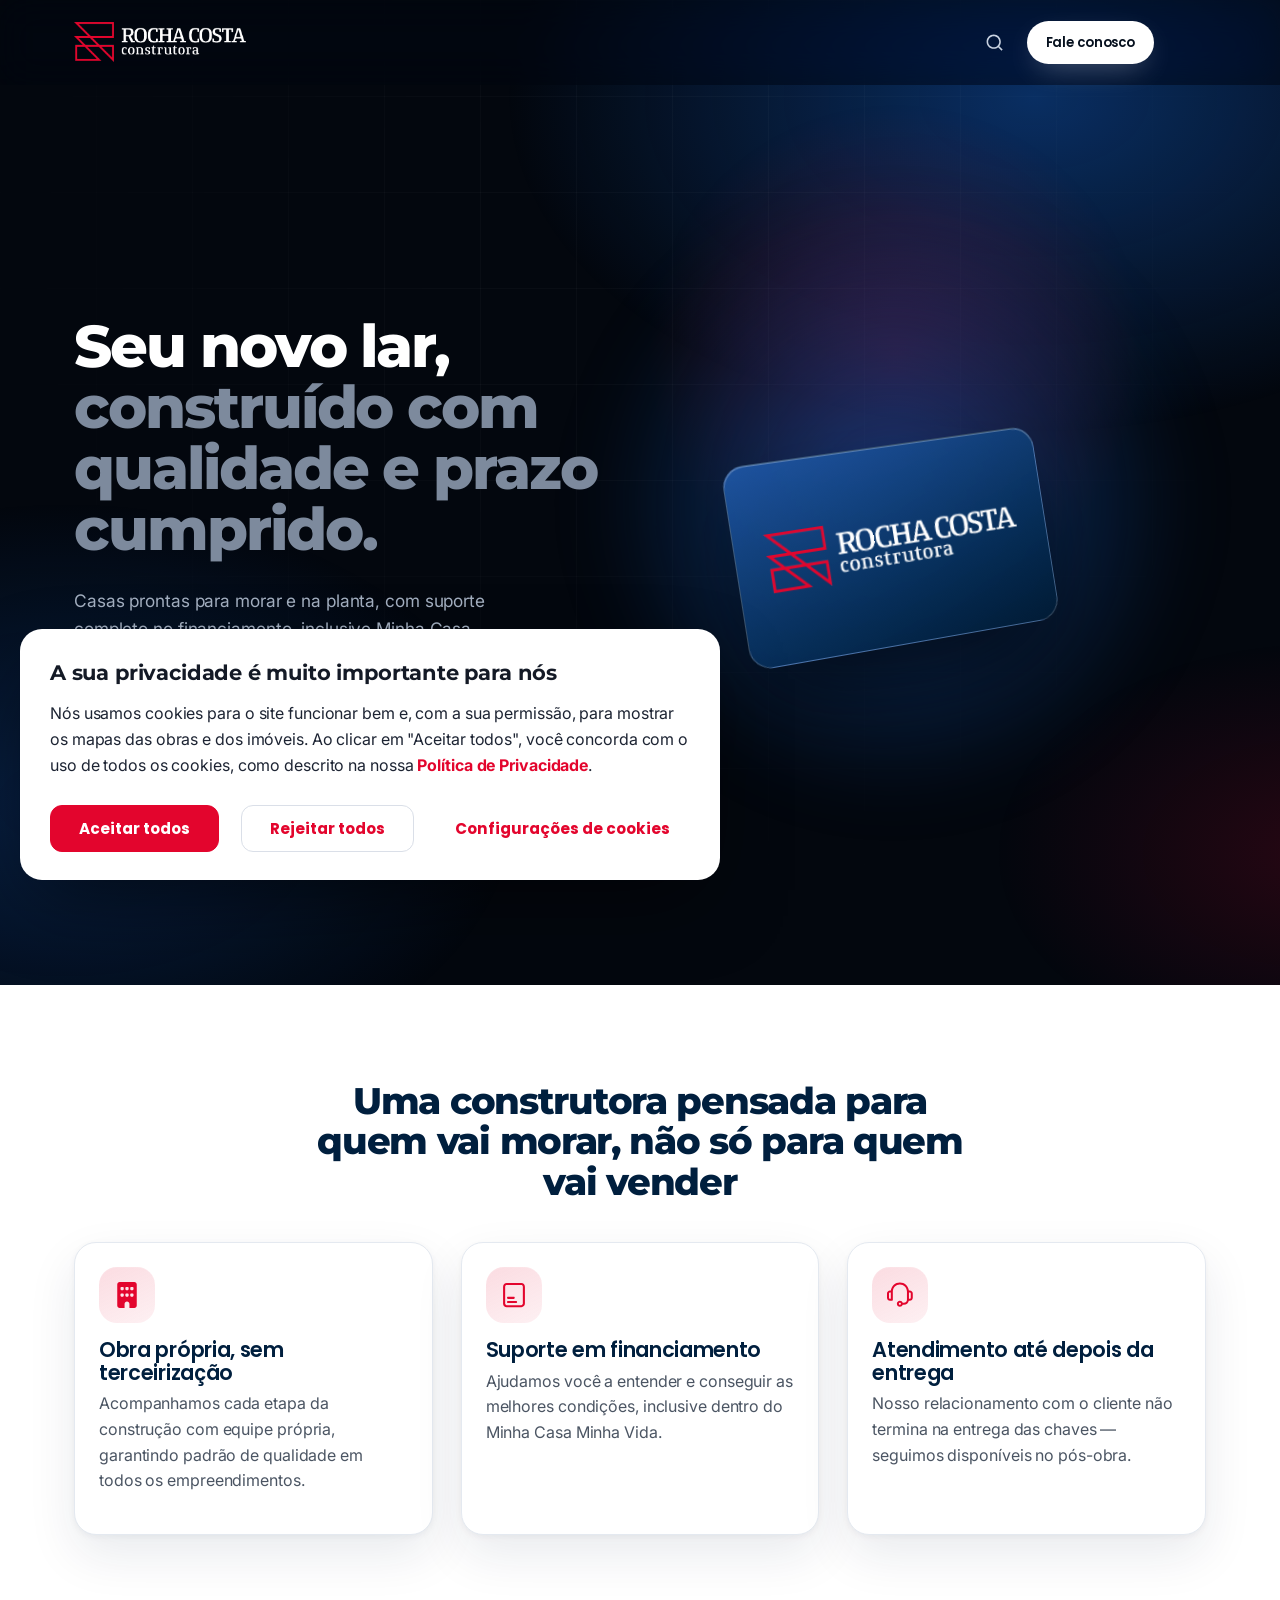
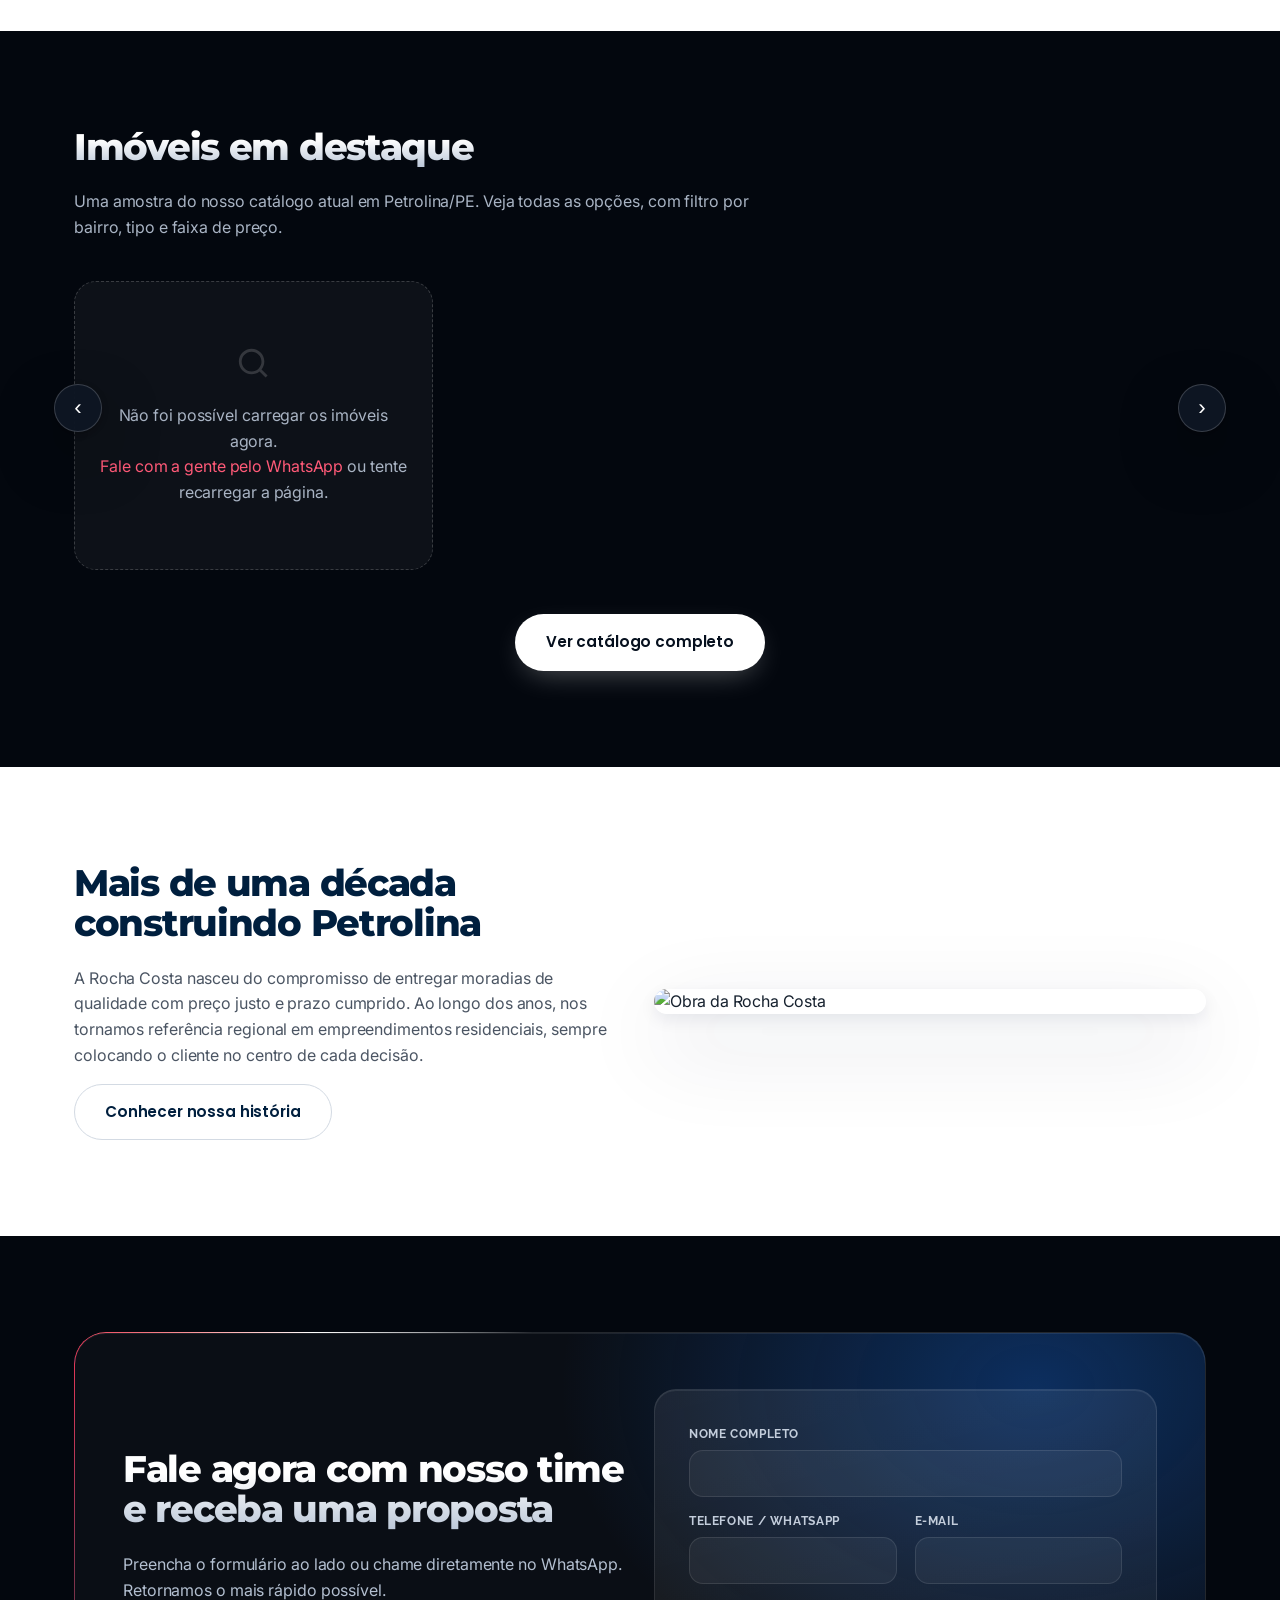
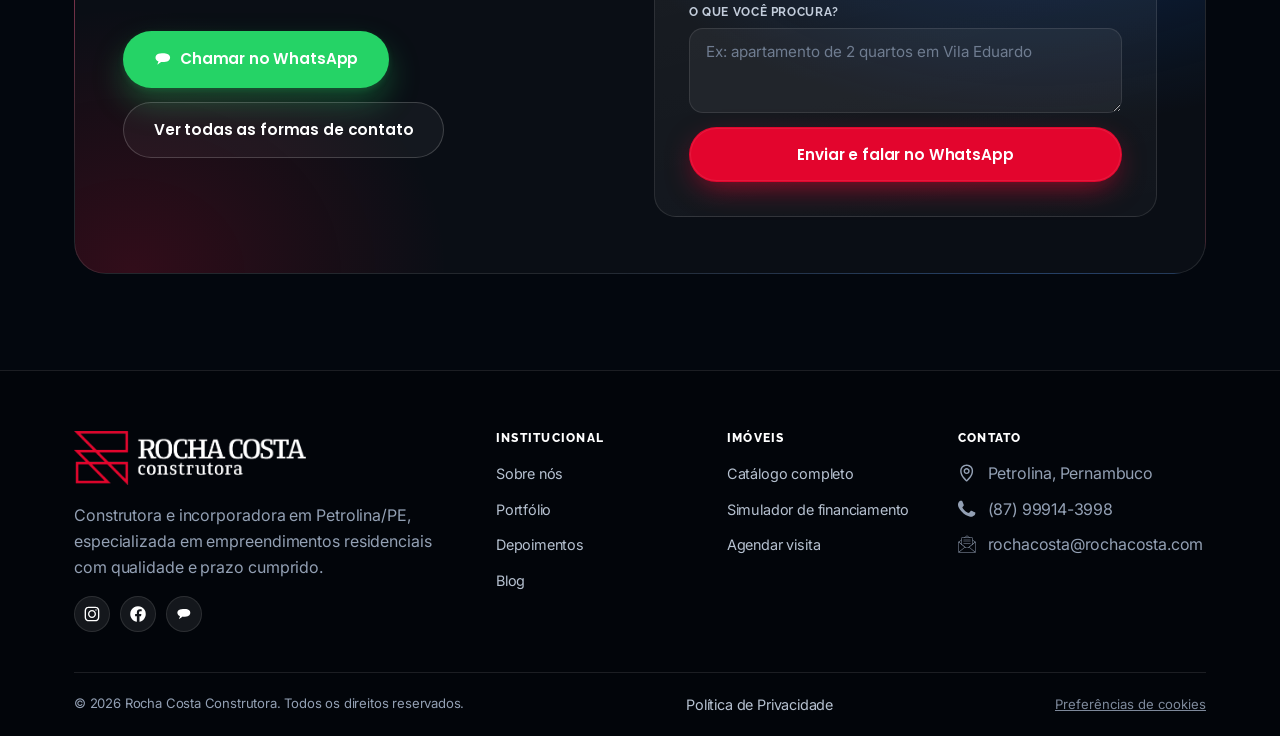
==== commit 220624c4: "Atualizar site: painel de conteúdo, login seguro com CAPTCHA e gerenciador de cookies Co-Authored-By" ====
--- a/index.html
+++ b/index.html
@@ -1,233 +1,219 @@
 <!DOCTYPE html>
+
 <html lang="pt-BR">
 <head>
-<meta charset="UTF-8">
-<meta name="viewport" content="width=device-width, initial-scale=1.0">
+<meta charset="utf-8">
+<meta content="width=device-width, initial-scale=1, maximum-scale=1, user-scalable=no" name="viewport">
 <title>Rocha Costa Construtora | Construtora e Incorporadora em Petrolina-PE</title>
-<meta name="description" content="Construtora em Petrolina-PE especializada em empreendimentos residenciais, MCMV, casas e apartamentos com qualidade e prazo cumprido. Fale com a Rocha Costa.">
-<link rel="preconnect" href="https://fonts.googleapis.com">
-<link href="https://fonts.googleapis.com/css2?family=Inter:wght@400;500;600;700;800;900&display=swap" rel="stylesheet">
-<link rel="stylesheet" href="css/style.css">
+<meta content="Construtora em Petrolina-PE especializada em empreendimentos residenciais, MCMV, casas e apartamentos com qualidade e prazo cumprido. Fale com a Rocha Costa." name="description">
+<link href="https://fonts.googleapis.com" rel="preconnect">
+<link href="https://fonts.googleapis.com/css2?family=Inter:wght@400;500;600;700&family=Lora:ital,wght@0,500;1,400;1,500&family=Montserrat:wght@600;700;800&family=Poppins:wght@500;600;700&family=Raleway:wght@600;700;800&display=swap" rel="stylesheet">
+<link href="img/favicon.png" rel="icon" type="image/png">
+<link href="css/style.css" rel="stylesheet">
 </head>
-<body>
-
+<body class="tema-escuro">
 <header class="site-header">
-  <div class="container">
-    <nav class="navbar">
-      <a href="index.html" class="brand"><img src="img/logo-rocha-costa.png" alt="Rocha Costa Construtora" class="brand-logo"></a>
-      <ul class="nav-links">
-        <li><a href="index.html">Home</a></li>
-        <li><a href="sobre.html">Sobre</a></li>
-        <li><a href="portfolio.html">Portfólio</a></li>
-        <li><a href="imoveis.html">Imóveis</a></li>
-        <li><a href="simulador.html">Simulador</a></li>
-        <li><a href="depoimentos.html">Depoimentos</a></li>
-        <li><a href="blog.html">Blog</a></li>
-        <li><a href="contato.html">Contato</a></li>
-      </ul>
-      <div class="nav-cta">
-        <div class="nav-search" id="nav-search">
-          <button type="button" class="nav-search-toggle" id="nav-search-toggle" aria-label="Buscar no site"><svg class="icon" viewBox="0 0 20 20" xmlns="http://www.w3.org/2000/svg" fill="currentColor"><path d="M15.0259 13.8474L18.5948 17.4163L17.4163 18.5948L13.8474 15.0259C12.5642 16.0525 10.9367 16.6667 9.16675 16.6667C5.02675 16.6667 1.66675 13.3067 1.66675 9.16669C1.66675 5.02669 5.02675 1.66669 9.16675 1.66669C13.3067 1.66669 16.6667 5.02669 16.6667 9.16669C16.6667 10.9367 16.0526 12.5641 15.0259 13.8474ZM13.354 13.229C14.373 12.1789 15.0001 10.7464 15.0001 9.16669C15.0001 5.94377 12.3897 3.33335 9.16675 3.33335C5.94383 3.33335 3.33341 5.94377 3.33341 9.16669C3.33341 12.3896 5.94383 15 9.16675 15C10.7464 15 12.1789 14.3729 13.2291 13.3539L13.354 13.229Z"/></svg></button>
-          <form class="nav-search-form" id="nav-search-form" autocomplete="off">
-            <input type="search" id="nav-search-input" placeholder="Buscar imóveis, simulador, contato...">
-            <div class="nav-search-resultados" id="nav-search-resultados"></div>
-          </form>
-        </div>
-        <a href="contato.html" class="btn btn-secondary btn-sm">Fale conosco</a>
-        <button class="nav-toggle" aria-label="Abrir menu"><span></span><span></span><span></span></button>
-      </div>
-    </nav>
-  </div>
+<div class="container">
+<nav class="navbar">
+<a class="brand" data-cms-link="global:hl0" href="index.html"><img alt="Rocha Costa Construtora" class="brand-logo" data-cms-img="global:hi0" src="img/logo-rocha-costa-branca.png"></a>
+<ul class="nav-links">
+<li><a data-cms="global:h0" data-cms-link="global:hl1" href="index.html">Home</a></li>
+<li><a data-cms="global:h1" data-cms-link="global:hl2" href="sobre.html">Sobre</a></li>
+<li><a data-cms="global:h2" data-cms-link="global:hl3" href="portfolio.html">Portfólio</a></li>
+<li><a data-cms="global:h3" data-cms-link="global:hl4" href="imoveis.html">Imóveis</a></li>
+<li><a data-cms="global:h4" data-cms-link="global:hl5" href="simulador.html">Simulador</a></li>
+<li><a data-cms="global:h5" data-cms-link="global:hl6" href="depoimentos.html">Depoimentos</a></li>
+<li><a data-cms="global:h6" data-cms-link="global:hl7" href="blog.html">Blog</a></li>
+<li><a data-cms="global:h7" data-cms-link="global:hl8" href="contato.html">Contato</a></li>
+</ul>
+<div class="nav-cta">
+<div class="nav-search" id="nav-search">
+<button aria-label="Buscar no site" class="nav-search-toggle" id="nav-search-toggle" type="button"><svg class="icon" fill="currentColor" viewbox="0 0 20 20" xmlns="http://www.w3.org/2000/svg"><path d="M15.0259 13.8474L18.5948 17.4163L17.4163 18.5948L13.8474 15.0259C12.5642 16.0525 10.9367 16.6667 9.16675 16.6667C5.02675 16.6667 1.66675 13.3067 1.66675 9.16669C1.66675 5.02669 5.02675 1.66669 9.16675 1.66669C13.3067 1.66669 16.6667 5.02669 16.6667 9.16669C16.6667 10.9367 16.0526 12.5641 15.0259 13.8474ZM13.354 13.229C14.373 12.1789 15.0001 10.7464 15.0001 9.16669C15.0001 5.94377 12.3897 3.33335 9.16675 3.33335C5.94383 3.33335 3.33341 5.94377 3.33341 9.16669C3.33341 12.3896 5.94383 15 9.16675 15C10.7464 15 12.1789 14.3729 13.2291 13.3539L13.354 13.229Z"></path></svg></button>
+<form autocomplete="off" class="nav-search-form" id="nav-search-form">
+<input id="nav-search-input" placeholder="Buscar imóveis, simulador, contato..." type="search">
+<div class="nav-search-resultados" id="nav-search-resultados"></div>
+</form>
+</div>
+<a class="btn btn-secondary btn-sm" data-cms="global:h8" data-cms-link="global:hl9" href="contato.html">Fale conosco</a>
+<button aria-label="Abrir menu" class="nav-toggle"><span></span><span></span><span></span></button>
+</div>
+</nav>
+</div>
 </header>
-
 <section class="hero">
-  <div class="hero-track" id="hero-track">
-    <!-- Slides vêm da API (server/data/hero_slides.json), editáveis em admin.html -->
-  </div>
-  <div class="hero-dots" id="hero-dots"></div>
-</section>
-
+<div class="hero-track" id="hero-track">
+<!-- Slides vêm da API (server/data/hero_slides.json), editáveis em admin.html -->
+</div>
+</section>
+<section class="section secao-clara">
+<div class="container">
+<div class="section-head center">
+<h2 data-cms="index:0">Uma construtora pensada para quem vai morar, não só para quem vai vender</h2>
+</div>
+<div class="grid grid-3 rolar-mobile">
+<div class="card"><div class="card-body">
+<div class="icon-box"><svg class="icon-lg" fill="currentColor" viewbox="-2.5 0 20 20" xmlns="http://www.w3.org/2000/svg"><path d="M1.875 0C0.839844 0 0 0.839844 0 1.875V18.125C0 19.1602 0.839844 20 1.875 20H5.625V16.875C5.625 15.8398 6.46484 15 7.5 15C8.53516 15 9.375 15.8398 9.375 16.875V20H13.125C14.1602 20 15 19.1602 15 18.125V1.875C15 0.839844 14.1602 0 13.125 0H1.875ZM2.5 9.375C2.5 9.03125 2.78125 8.75 3.125 8.75H4.375C4.71875 8.75 5 9.03125 5 9.375V10.625C5 10.9688 4.71875 11.25 4.375 11.25H3.125C2.78125 11.25 2.5 10.9688 2.5 10.625V9.375ZM6.875 8.75H8.125C8.46875 8.75 8.75 9.03125 8.75 9.375V10.625C8.75 10.9688 8.46875 11.25 8.125 11.25H6.875C6.53125 11.25 6.25 10.9688 6.25 10.625V9.375C6.25 9.03125 6.53125 8.75 6.875 8.75ZM10 9.375C10 9.03125 10.2812 8.75 10.625 8.75H11.875C12.2188 8.75 12.5 9.03125 12.5 9.375V10.625C12.5 10.9688 12.2188 11.25 11.875 11.25H10.625C10.2812 11.25 10 10.9688 10 10.625V9.375ZM3.125 3.75H4.375C4.71875 3.75 5 4.03125 5 4.375V5.625C5 5.96875 4.71875 6.25 4.375 6.25H3.125C2.78125 6.25 2.5 5.96875 2.5 5.625V4.375C2.5 4.03125 2.78125 3.75 3.125 3.75ZM6.25 4.375C6.25 4.03125 6.53125 3.75 6.875 3.75H8.125C8.46875 3.75 8.75 4.03125 8.75 4.375V5.625C8.75 5.96875 8.46875 6.25 8.125 6.25H6.875C6.53125 6.25 6.25 5.96875 6.25 5.625V4.375ZM10.625 3.75H11.875C12.2188 3.75 12.5 4.03125 12.5 4.375V5.625C12.5 5.96875 12.2188 6.25 11.875 6.25H10.625C10.2812 6.25 10 5.96875 10 5.625V4.375C10 4.03125 10.2812 3.75 10.625 3.75Z"></path></svg></div>
+<h3 data-cms="index:1">Obra própria, sem terceirização</h3>
+<p data-cms="index:2">Acompanhamos cada etapa da construção com equipe própria, garantindo padrão de qualidade em todos os empreendimentos.</p>
+</div></div>
+<div class="card"><div class="card-body">
+<div class="icon-box"><svg class="icon-lg" fill="currentColor" viewbox="0 0 100 100" xmlns="http://www.w3.org/2000/svg"><path d="M78 89V97H22V89H78ZM84 83V18C84 14.6863 81.3137 12 78 12H22C18.6863 12 16 14.6863 16 18V83C16 86.3137 18.6863 89 22 89V97C14.3888 97 8.19654 90.9263 8.00488 83.3613L8 83V18C8 10.268 14.268 4 22 4H78L78.3613 4.00488C85.9263 4.19654 92 10.3888 92 18V83C92 90.6112 85.9263 96.8035 78.3613 96.9951L78 97V89C81.3137 89 84 86.3137 84 83Z"></path><path d="M49 57C51.2091 57 53 58.7909 53 61C53 63.2091 51.2091 65 49 65H27C24.7909 65 23 63.2091 23 61C23 58.7909 24.7909 57 27 57H49Z"></path><path d="M58 73L58.2061 73.0049C60.3194 73.1121 62 74.86 62 77C62 79.14 60.3194 80.8879 58.2061 80.9951L58 81H27C24.7909 81 23 79.2091 23 77C23 74.7909 24.7909 73 27 73H58Z"></path></svg></div>
+<h3 data-cms="index:3">Suporte em financiamento</h3>
+<p data-cms="index:4">Ajudamos você a entender e conseguir as melhores condições, inclusive dentro do Minha Casa Minha Vida.</p>
+</div></div>
+<div class="card"><div class="card-body">
+<div class="icon-box"><svg class="icon-lg" fill="currentColor" viewbox="0 -0.5 24 24" xmlns="http://www.w3.org/2000/svg"><path d="M21.0109 7.4375H20.2153C19.7513 3.25976 16.1994 0 11.9 0C7.60057 0 4.04874 3.25976 3.58474 7.4375H2.78906C1.25117 7.4375 0 8.68867 0 10.2266V13.9453C0 15.4832 1.25117 16.7344 2.78906 16.7344H4.4625C4.97597 16.7344 5.39219 16.3182 5.39219 15.8047V8.36719C5.39219 4.77878 8.31159 1.85938 11.9 1.85938C15.4884 1.85938 18.4078 4.77878 18.4078 8.36719V15.8047C18.4078 17.3426 17.1566 18.5938 15.6187 18.5938H14.5292C14.1454 17.5117 13.112 16.7344 11.9 16.7344C10.3621 16.7344 9.11094 17.9855 9.11094 19.5234C9.11094 21.0613 10.3621 22.3125 11.9 22.3125C13.112 22.3125 14.1453 21.5352 14.5292 20.4531H15.6187C17.8636 20.4531 19.7418 18.8535 20.1737 16.7344H21.0109C22.5488 16.7344 23.8 15.4832 23.8 13.9453V10.2266C23.8 8.68867 22.5488 7.4375 21.0109 7.4375ZM3.53281 14.875H2.78906C2.27643 14.875 1.85938 14.4579 1.85938 13.9453V10.2266C1.85938 9.71393 2.27643 9.29688 2.78906 9.29688H3.53281V14.875ZM11.9 20.4531C11.3874 20.4531 10.9703 20.0361 10.9703 19.5234C10.9703 19.0108 11.3874 18.5938 11.9 18.5938C12.4126 18.5938 12.8297 19.0108 12.8297 19.5234C12.8297 20.0361 12.4126 20.4531 11.9 20.4531ZM21.9406 13.9453C21.9406 14.4579 21.5236 14.875 21.0109 14.875H20.2672V9.29688H21.0109C21.5236 9.29688 21.9406 9.71393 21.9406 10.2266V13.9453Z"></path></svg></div>
+<h3 data-cms="index:5">Atendimento até depois da entrega</h3>
+<p data-cms="index:6">Nosso relacionamento com o cliente não termina na entrega das chaves — seguimos disponíveis no pós-obra.</p>
+</div></div>
+</div>
+</div>
+</section>
 <section class="section">
-  <div class="container">
-    <div class="section-head center">
-      <span class="eyebrow">Por que a Rocha Costa</span>
-      <h2>Uma construtora pensada para quem vai morar, não só para quem vai vender</h2>
-    </div>
-    <div class="grid grid-3">
-      <div class="card"><div class="card-body">
-        <div class="icon-box"><svg class="icon-lg" viewBox="-2.5 0 20 20" xmlns="http://www.w3.org/2000/svg" fill="currentColor"><path d="M1.875 0C0.839844 0 0 0.839844 0 1.875V18.125C0 19.1602 0.839844 20 1.875 20H5.625V16.875C5.625 15.8398 6.46484 15 7.5 15C8.53516 15 9.375 15.8398 9.375 16.875V20H13.125C14.1602 20 15 19.1602 15 18.125V1.875C15 0.839844 14.1602 0 13.125 0H1.875ZM2.5 9.375C2.5 9.03125 2.78125 8.75 3.125 8.75H4.375C4.71875 8.75 5 9.03125 5 9.375V10.625C5 10.9688 4.71875 11.25 4.375 11.25H3.125C2.78125 11.25 2.5 10.9688 2.5 10.625V9.375ZM6.875 8.75H8.125C8.46875 8.75 8.75 9.03125 8.75 9.375V10.625C8.75 10.9688 8.46875 11.25 8.125 11.25H6.875C6.53125 11.25 6.25 10.9688 6.25 10.625V9.375C6.25 9.03125 6.53125 8.75 6.875 8.75ZM10 9.375C10 9.03125 10.2812 8.75 10.625 8.75H11.875C12.2188 8.75 12.5 9.03125 12.5 9.375V10.625C12.5 10.9688 12.2188 11.25 11.875 11.25H10.625C10.2812 11.25 10 10.9688 10 10.625V9.375ZM3.125 3.75H4.375C4.71875 3.75 5 4.03125 5 4.375V5.625C5 5.96875 4.71875 6.25 4.375 6.25H3.125C2.78125 6.25 2.5 5.96875 2.5 5.625V4.375C2.5 4.03125 2.78125 3.75 3.125 3.75ZM6.25 4.375C6.25 4.03125 6.53125 3.75 6.875 3.75H8.125C8.46875 3.75 8.75 4.03125 8.75 4.375V5.625C8.75 5.96875 8.46875 6.25 8.125 6.25H6.875C6.53125 6.25 6.25 5.96875 6.25 5.625V4.375ZM10.625 3.75H11.875C12.2188 3.75 12.5 4.03125 12.5 4.375V5.625C12.5 5.96875 12.2188 6.25 11.875 6.25H10.625C10.2812 6.25 10 5.96875 10 5.625V4.375C10 4.03125 10.2812 3.75 10.625 3.75Z"/></svg></div>
-        <h3>Obra própria, sem terceirização</h3>
-        <p>Acompanhamos cada etapa da construção com equipe própria, garantindo padrão de qualidade em todos os empreendimentos.</p>
-      </div></div>
-      <div class="card"><div class="card-body">
-        <div class="icon-box"><svg class="icon-lg" viewBox="0 0 100 100" xmlns="http://www.w3.org/2000/svg" fill="currentColor"><path d="M78 89V97H22V89H78ZM84 83V18C84 14.6863 81.3137 12 78 12H22C18.6863 12 16 14.6863 16 18V83C16 86.3137 18.6863 89 22 89V97C14.3888 97 8.19654 90.9263 8.00488 83.3613L8 83V18C8 10.268 14.268 4 22 4H78L78.3613 4.00488C85.9263 4.19654 92 10.3888 92 18V83C92 90.6112 85.9263 96.8035 78.3613 96.9951L78 97V89C81.3137 89 84 86.3137 84 83Z"/><path d="M49 57C51.2091 57 53 58.7909 53 61C53 63.2091 51.2091 65 49 65H27C24.7909 65 23 63.2091 23 61C23 58.7909 24.7909 57 27 57H49Z"/><path d="M58 73L58.2061 73.0049C60.3194 73.1121 62 74.86 62 77C62 79.14 60.3194 80.8879 58.2061 80.9951L58 81H27C24.7909 81 23 79.2091 23 77C23 74.7909 24.7909 73 27 73H58Z"/></svg></div>
-        <h3>Suporte em financiamento</h3>
-        <p>Ajudamos você a entender e conseguir as melhores condições, inclusive dentro do Minha Casa Minha Vida.</p>
-      </div></div>
-      <div class="card"><div class="card-body">
-        <div class="icon-box"><svg class="icon-lg" viewBox="0 -0.5 24 24" xmlns="http://www.w3.org/2000/svg" fill="currentColor"><path d="M21.0109 7.4375H20.2153C19.7513 3.25976 16.1994 0 11.9 0C7.60057 0 4.04874 3.25976 3.58474 7.4375H2.78906C1.25117 7.4375 0 8.68867 0 10.2266V13.9453C0 15.4832 1.25117 16.7344 2.78906 16.7344H4.4625C4.97597 16.7344 5.39219 16.3182 5.39219 15.8047V8.36719C5.39219 4.77878 8.31159 1.85938 11.9 1.85938C15.4884 1.85938 18.4078 4.77878 18.4078 8.36719V15.8047C18.4078 17.3426 17.1566 18.5938 15.6187 18.5938H14.5292C14.1454 17.5117 13.112 16.7344 11.9 16.7344C10.3621 16.7344 9.11094 17.9855 9.11094 19.5234C9.11094 21.0613 10.3621 22.3125 11.9 22.3125C13.112 22.3125 14.1453 21.5352 14.5292 20.4531H15.6187C17.8636 20.4531 19.7418 18.8535 20.1737 16.7344H21.0109C22.5488 16.7344 23.8 15.4832 23.8 13.9453V10.2266C23.8 8.68867 22.5488 7.4375 21.0109 7.4375ZM3.53281 14.875H2.78906C2.27643 14.875 1.85938 14.4579 1.85938 13.9453V10.2266C1.85938 9.71393 2.27643 9.29688 2.78906 9.29688H3.53281V14.875ZM11.9 20.4531C11.3874 20.4531 10.9703 20.0361 10.9703 19.5234C10.9703 19.0108 11.3874 18.5938 11.9 18.5938C12.4126 18.5938 12.8297 19.0108 12.8297 19.5234C12.8297 20.0361 12.4126 20.4531 11.9 20.4531ZM21.9406 13.9453C21.9406 14.4579 21.5236 14.875 21.0109 14.875H20.2672V9.29688H21.0109C21.5236 9.29688 21.9406 9.71393 21.9406 10.2266V13.9453Z"/></svg></div>
-        <h3>Atendimento até depois da entrega</h3>
-        <p>Nosso relacionamento com o cliente não termina na entrega das chaves — seguimos disponíveis no pós-obra.</p>
-      </div></div>
-    </div>
-  </div>
-</section>
-
+<div class="container">
+<div class="section-head">
+<h2 data-cms="index:7">Imóveis em destaque</h2>
+<p data-cms="index:8">Uma amostra do nosso catálogo atual em Petrolina/PE. Veja todas as opções, com filtro por bairro, tipo e faixa de preço.</p>
+</div>
+<div class="slider" id="destaques-slider">
+<div class="slider-viewport">
+<div class="slider-track" id="destaques-grid"></div>
+</div>
+<button aria-label="Anterior" class="slider-arrow prev" data-cms="index:9" data-slider-prev>‹</button>
+<button aria-label="Próximo" class="slider-arrow next" data-cms="index:10" data-slider-next>›</button>
+<div class="slider-dots"></div>
+</div>
+<div class="center" style="margin-top:14px;">
+<a class="btn btn-secondary" data-cms="index:11" data-cms-link="index:l0" href="imoveis.html">Ver catálogo completo</a>
+</div>
+</div>
+</section>
+<section class="section secao-clara">
+<div class="container">
+<div class="grid grid-2" style="align-items:center;">
+<div>
+<h2 data-cms="index:12">Mais de uma década construindo Petrolina</h2>
+<p data-cms="index:13">A Rocha Costa nasceu do compromisso de entregar moradias de qualidade com preço justo e prazo cumprido. Ao longo dos anos, nos tornamos referência regional em empreendimentos residenciais, sempre colocando o cliente no centro de cada decisão.</p>
+<a class="btn btn-outline-navy" data-cms="index:14" data-cms-link="index:l1" href="sobre.html">Conhecer nossa história</a>
+</div>
+<img alt="Obra da Rocha Costa" data-cms-img="index:i0" src="https://picsum.photos/seed/rochacostasobre/640/440" style="border-radius:24px;box-shadow:var(--shadow-lg);">
+</div>
+</div>
+</section>
 <section class="section section--alt">
-  <div class="container">
-    <div class="section-head">
-      <span class="eyebrow">Empreendimentos</span>
-      <h2>Imóveis em destaque</h2>
-      <p>Uma amostra do nosso catálogo atual em Petrolina/PE. Veja todas as opções, com filtro por bairro, tipo e faixa de preço.</p>
-    </div>
-    <div class="slider" id="destaques-slider">
-      <div class="slider-viewport">
-        <div class="slider-track" id="destaques-grid"></div>
-      </div>
-      <button class="slider-arrow prev" data-slider-prev aria-label="Anterior">‹</button>
-      <button class="slider-arrow next" data-slider-next aria-label="Próximo">›</button>
-      <div class="slider-dots"></div>
-    </div>
-    <div class="center" style="margin-top:14px;">
-      <a href="imoveis.html" class="btn btn-secondary">Ver catálogo completo</a>
-    </div>
-  </div>
-</section>
-
-<section class="section">
-  <div class="container">
-    <div class="grid grid-2" style="align-items:center;">
-      <div>
-        <span class="eyebrow">Nossa história</span>
-        <h2>Mais de uma década construindo Petrolina</h2>
-        <p>A Rocha Costa nasceu do compromisso de entregar moradias de qualidade com preço justo e prazo cumprido. Ao longo dos anos, nos tornamos referência regional em empreendimentos residenciais, sempre colocando o cliente no centro de cada decisão.</p>
-        <a href="sobre.html" class="btn btn-outline-navy">Conhecer nossa história</a>
-      </div>
-      <img src="https://picsum.photos/seed/rochacostasobre/640/440" alt="Obra da Rocha Costa" style="border-radius:24px;box-shadow:var(--shadow-lg);">
-    </div>
-  </div>
-</section>
-
-<section class="section section--alt">
-  <div class="container">
-    <div class="section-head center">
-      <span class="eyebrow">Depoimentos</span>
-      <h2>Quem já construiu com a gente</h2>
-    </div>
-    <div class="grid grid-3" id="depoimentos-preview"></div>
-  </div>
-</section>
-
+<div class="container">
+<div class="section-head center">
+<h2 data-cms="index:15">Quem já construiu com a gente</h2>
+</div>
+<div class="grid grid-3 rolar-mobile" id="depoimentos-preview"></div>
+</div>
+</section>
 <section class="section section--navy">
-  <div class="container">
-    <div class="grid grid-2" style="align-items:center;">
-      <div>
-        <span class="eyebrow" style="color:#ff8095;">Vamos conversar?</span>
-        <h2>Fale agora com nosso time e receba uma proposta</h2>
-        <p>Preencha o formulário ao lado ou chame diretamente no WhatsApp. Retornamos o mais rápido possível.</p>
-        <div class="hero-actions">
-          <a href="#" class="btn btn-whatsapp" data-wa><svg class="icon" viewBox="0 0 100 100" xmlns="http://www.w3.org/2000/svg" fill="currentColor"><path fill-rule="evenodd" d="M43.75 18.35 C28.02 19.25 19.76 21.87 14.05 27.78 C10.58 31.38 8.64 35.95 8.42 41.08 C8.00 50.82 13.74 59.10 23.56 62.95 C24.18 63.19 24.68 63.44 24.68 63.53 C24.68 63.61 23.54 67.08 22.15 71.25 C20.76 75.42 19.62 78.98 19.62 79.18 C19.64 79.93 20.34 80.62 21.08 80.62 C21.69 80.62 19.88 81.99 39.20 67.00 L40.06 66.34 L42.01 66.50 C44.60 66.71 53.59 66.71 56.07 66.50 C70.70 65.25 77.57 62.87 83.36 57.07 C92.00 48.42 91.43 33.84 82.16 26.11 C77.85 22.52 72.30 20.34 64.66 19.24 C58.88 18.39 49.77 18.01 43.75 18.35 Z"/></svg> Chamar no WhatsApp</a>
-          <a href="contato.html" class="btn btn-outline">Ver todas as formas de contato</a>
-        </div>
-      </div>
-      <form class="form-card" data-contact-form data-open-whatsapp="true" style="color:var(--text);">
-        <div class="form-success"></div>
-        <div class="field" style="margin-bottom:14px;">
-          <label for="home-nome">Nome completo</label>
-          <input id="home-nome" name="nome" type="text" required>
-        </div>
-        <div class="form-row">
-          <div class="field">
-            <label for="home-telefone">Telefone / WhatsApp</label>
-            <input id="home-telefone" name="telefone" type="tel" required>
-          </div>
-          <div class="field">
-            <label for="home-email">E-mail</label>
-            <input id="home-email" name="email" type="email" required>
-          </div>
-        </div>
-        <div class="field" style="margin-bottom:14px;">
-          <label for="home-mensagem">O que você procura?</label>
-          <textarea id="home-mensagem" name="mensagem" rows="3" placeholder="Ex: apartamento de 2 quartos em Vila Eduardo"></textarea>
-        </div>
-        <button type="submit" class="btn btn-primary btn-block">Enviar e falar no WhatsApp</button>
-      </form>
-    </div>
-  </div>
-</section>
-
+<div class="container">
+<div class="grid grid-2" style="align-items:center;">
+<div>
+<h2 data-cms="index:16">Fale agora com nosso time e receba uma proposta</h2>
+<p data-cms="index:17">Preencha o formulário ao lado ou chame diretamente no WhatsApp. Retornamos o mais rápido possível.</p>
+<div class="hero-actions">
+<a class="btn btn-whatsapp" data-wa href="#"><svg class="icon" fill="currentColor" viewbox="0 0 100 100" xmlns="http://www.w3.org/2000/svg"><path d="M43.75 18.35 C28.02 19.25 19.76 21.87 14.05 27.78 C10.58 31.38 8.64 35.95 8.42 41.08 C8.00 50.82 13.74 59.10 23.56 62.95 C24.18 63.19 24.68 63.44 24.68 63.53 C24.68 63.61 23.54 67.08 22.15 71.25 C20.76 75.42 19.62 78.98 19.62 79.18 C19.64 79.93 20.34 80.62 21.08 80.62 C21.69 80.62 19.88 81.99 39.20 67.00 L40.06 66.34 L42.01 66.50 C44.60 66.71 53.59 66.71 56.07 66.50 C70.70 65.25 77.57 62.87 83.36 57.07 C92.00 48.42 91.43 33.84 82.16 26.11 C77.85 22.52 72.30 20.34 64.66 19.24 C58.88 18.39 49.77 18.01 43.75 18.35 Z" fill-rule="evenodd"></path></svg> <span data-cms="index:18">Chamar no WhatsApp</span></a>
+<a class="btn btn-outline" data-cms="index:19" data-cms-link="index:l2" href="contato.html">Ver todas as formas de contato</a>
+</div>
+</div>
+<form class="form-card" data-contact-form data-open-whatsapp="true" style="color:var(--text);">
+<div class="form-success"></div>
+<div class="field" style="margin-bottom:14px;">
+<label data-cms="index:20" for="home-nome">Nome completo</label>
+<input id="home-nome" name="nome" required type="text">
+</div>
+<div class="form-row">
+<div class="field">
+<label data-cms="index:21" for="home-telefone">Telefone / WhatsApp</label>
+<input id="home-telefone" name="telefone" required type="tel">
+</div>
+<div class="field">
+<label data-cms="index:22" for="home-email">E-mail</label>
+<input id="home-email" name="email" required type="email">
+</div>
+</div>
+<div class="field" style="margin-bottom:14px;">
+<label data-cms="index:23" for="home-mensagem">O que você procura?</label>
+<textarea id="home-mensagem" name="mensagem" placeholder="Ex: apartamento de 2 quartos em Vila Eduardo" rows="3"></textarea>
+</div>
+<button class="btn btn-primary btn-block" data-cms="index:24" type="submit">Enviar e falar no WhatsApp</button>
+</form>
+</div>
+</div>
+</section>
 <footer class="site-footer">
-  <div class="container">
-    <div class="footer-grid">
-      <div>
-        <div class="brand" style="color:#fff;margin-bottom:14px;"><span class="brand-mark">RC</span>Rocha&nbsp;<span>Costa</span></div>
-        <p>Construtora e incorporadora em Petrolina/PE, especializada em empreendimentos residenciais com qualidade e prazo cumprido.</p>
-        <div class="social-row">
-          <a href="#" aria-label="Instagram"><svg class="icon" viewBox="0 0 24 24" xmlns="http://www.w3.org/2000/svg" fill="currentColor"><path fill-rule="evenodd" clip-rule="evenodd" d="M12 18C15.3137 18 18 15.3137 18 12C18 8.68629 15.3137 6 12 6C8.68629 6 6 8.68629 6 12C6 15.3137 8.68629 18 12 18ZM12 16C14.2091 16 16 14.2091 16 12C16 9.79086 14.2091 8 12 8C9.79086 8 8 9.79086 8 12C8 14.2091 9.79086 16 12 16Z"/><path d="M18 5C17.4477 5 17 5.44772 17 6C17 6.55228 17.4477 7 18 7C18.5523 7 19 6.55228 19 6C19 5.44772 18.5523 5 18 5Z"/><path fill-rule="evenodd" clip-rule="evenodd" d="M1.65396 4.27606C1 5.55953 1 7.23969 1 10.6V13.4C1 16.7603 1 18.4405 1.65396 19.7239C2.2292 20.8529 3.14708 21.7708 4.27606 22.346C5.55953 23 7.23969 23 10.6 23H13.4C16.7603 23 18.4405 23 19.7239 22.346C20.8529 21.7708 21.7708 20.8529 22.346 19.7239C23 18.4405 23 16.7603 23 13.4V10.6C23 7.23969 23 5.55953 22.346 4.27606C21.7708 3.14708 20.8529 2.2292 19.7239 1.65396C18.4405 1 16.7603 1 13.4 1H10.6C7.23969 1 5.55953 1 4.27606 1.65396C3.14708 2.2292 2.2292 3.14708 1.65396 4.27606ZM13.4 3H10.6C8.88684 3 7.72225 3.00156 6.82208 3.0751C5.94524 3.14674 5.49684 3.27659 5.18404 3.43597C4.43139 3.81947 3.81947 4.43139 3.43597 5.18404C3.27659 5.49684 3.14674 5.94524 3.0751 6.82208C3.00156 7.72225 3 8.88684 3 10.6V13.4C3 15.1132 3.00156 16.2777 3.0751 17.1779C3.14674 18.0548 3.27659 18.5032 3.43597 18.816C3.81947 19.5686 4.43139 20.1805 5.18404 20.564C5.49684 20.7234 5.94524 20.8533 6.82208 20.9249C7.72225 20.9984 8.88684 21 10.6 21H13.4C15.1132 21 16.2777 20.9984 17.1779 20.9249C18.0548 20.8533 18.5032 20.7234 18.816 20.564C19.5686 20.1805 20.1805 19.5686 20.564 18.816C20.7234 18.5032 20.8533 18.0548 20.9249 17.1779C20.9984 16.2777 21 15.1132 21 13.4V10.6C21 8.88684 20.9984 7.72225 20.9249 6.82208C20.8533 5.94524 20.7234 5.49684 20.564 5.18404C20.1805 4.43139 19.5686 3.81947 18.816 3.43597C18.5032 3.27659 18.0548 3.14674 17.1779 3.0751C16.2777 3.00156 15.1132 3 13.4 3Z"/></svg></a>
-          <a href="#" aria-label="Facebook"><svg class="icon" viewBox="0 0 30 30" xmlns="http://www.w3.org/2000/svg" fill="currentColor"><path fill-rule="evenodd" clip-rule="evenodd" d="M14.9995 0.455078C17.7087 0.485993 20.1561 1.15181 22.3418 2.45254C24.5015 3.7273 26.298 5.53481 27.5596 7.70221C28.8524 9.9011 29.5142 12.3634 29.545 15.089C29.4682 18.8183 28.292 22.0035 26.0163 24.6445C23.7405 27.2856 20.8259 28.9195 17.8086 29.5459V19.0901H20.6612L21.3063 14.9812H16.9868V12.29C16.9629 11.7321 17.1393 11.184 17.4842 10.7449C17.8297 10.3045 18.438 10.0731 19.3091 10.0506H21.9175V6.45128C21.8801 6.43923 21.525 6.39162 20.8521 6.30843C20.0891 6.21915 19.3217 6.17146 18.5535 6.16558C16.8147 6.1736 15.4396 6.66407 14.4281 7.63699C13.4166 8.60964 12.8999 10.0169 12.878 11.8586V14.9812H9.59087V19.0901H12.878V29.5459C9.17323 28.9195 6.25856 27.2856 3.98283 24.6445C1.70709 22.0035 0.530891 18.8183 0.454102 15.089C0.484824 12.3632 1.14662 9.90098 2.43949 7.70221C3.70108 5.53481 5.49761 3.72731 7.65729 2.45254C9.84296 1.15206 12.2904 0.486243 14.9995 0.455078Z"/></svg></a>
-          <a href="#" data-wa aria-label="WhatsApp"><svg class="icon" viewBox="0 0 100 100" xmlns="http://www.w3.org/2000/svg" fill="currentColor"><path fill-rule="evenodd" d="M43.75 18.35 C28.02 19.25 19.76 21.87 14.05 27.78 C10.58 31.38 8.64 35.95 8.42 41.08 C8.00 50.82 13.74 59.10 23.56 62.95 C24.18 63.19 24.68 63.44 24.68 63.53 C24.68 63.61 23.54 67.08 22.15 71.25 C20.76 75.42 19.62 78.98 19.62 79.18 C19.64 79.93 20.34 80.62 21.08 80.62 C21.69 80.62 19.88 81.99 39.20 67.00 L40.06 66.34 L42.01 66.50 C44.60 66.71 53.59 66.71 56.07 66.50 C70.70 65.25 77.57 62.87 83.36 57.07 C92.00 48.42 91.43 33.84 82.16 26.11 C77.85 22.52 72.30 20.34 64.66 19.24 C58.88 18.39 49.77 18.01 43.75 18.35 Z"/></svg></a>
-        </div>
-      </div>
-      <div>
-        <h4>Institucional</h4>
-        <ul>
-          <li><a href="sobre.html">Sobre nós</a></li>
-          <li><a href="portfolio.html">Portfólio</a></li>
-          <li><a href="depoimentos.html">Depoimentos</a></li>
-          <li><a href="blog.html">Blog</a></li>
-        </ul>
-      </div>
-      <div>
-        <h4>Imóveis</h4>
-        <ul>
-          <li><a href="imoveis.html">Catálogo completo</a></li>
-          <li><a href="simulador.html">Simulador de financiamento</a></li>
-          <li><a href="contato.html">Agendar visita</a></li>
-        </ul>
-      </div>
-      <div>
-        <h4>Contato</h4>
-        <ul>
-          <li><svg class="icon-inline" viewBox="0 0 100 100" xmlns="http://www.w3.org/2000/svg" fill="currentColor"><path fill-rule="evenodd" clip-rule="evenodd" d="M48.0001 22C57.3889 22 65.0001 29.6112 65.0001 39C65.0001 48.3888 57.3889 56 48.0001 56C38.6113 56 31.0001 48.3888 31.0001 39C31.0001 29.6112 38.6113 22 48.0001 22ZM48.0001 30C43.0295 30 39.0001 34.0295 39.0001 39C39.0001 43.9705 43.0295 48 48.0001 48C52.9706 48 57.0001 43.9706 57.0001 39C57.0001 34.0294 52.9706 30 48.0001 30Z"/><path fill-rule="evenodd" clip-rule="evenodd" d="M48.9532 2.51172C58.7955 2.74724 68.4348 6.63143 75.1465 14.0918C82.1441 21.8699 85.6083 33.1414 83.2755 47.1445C81.3974 58.4172 75.4016 69.0194 68.9327 77.5566C62.4748 86.0793 55.3014 92.8611 50.5382 96.5908C50.3005 96.7863 50.0448 96.9518 49.7755 97.085C49.6112 97.1665 49.4425 97.2347 49.2715 97.292C49.2594 97.296 49.2476 97.3008 49.2354 97.3047C48.8703 97.4232 48.4933 97.4864 48.1163 97.4971C48.1127 97.4972 48.1091 97.498 48.1055 97.498C48.0704 97.4989 48.0352 97.4981 48.0001 97.498C47.5871 97.4983 47.1728 97.4366 46.7725 97.3076L46.7608 97.3037C46.7496 97.3001 46.7387 97.2957 46.7276 97.292C46.5569 97.2347 46.3887 97.1664 46.2247 97.085C45.9551 96.9517 45.6988 96.7865 45.461 96.5908C40.6977 92.861 33.525 86.0789 27.0674 77.5566C20.5985 69.0194 14.6027 58.4172 12.7247 47.1445C10.3918 33.1415 13.8561 21.8699 20.8536 14.0918C27.7818 6.39078 37.8297 2.50004 48.0001 2.5L48.9532 2.51172ZM47.2335 10.5088C39.3214 10.698 31.8631 13.8156 26.8008 19.4424C21.645 25.1735 18.628 33.8959 20.6163 45.8301C22.1952 55.3075 27.3627 64.6996 33.4434 72.7246C38.4299 79.3054 43.8682 84.7515 48.0001 88.3174C52.132 84.7515 57.5702 79.3054 62.5567 72.7246C68.6375 64.6996 73.8049 55.3075 75.3839 45.8301C77.3721 33.8958 74.3552 25.1735 69.1993 19.4424C63.9738 13.6341 56.1953 10.5 48.0001 10.5L47.2335 10.5088Z"/></svg> Petrolina, Pernambuco</li>
-          <li><svg class="icon-inline" viewBox="0 -1 25 25" xmlns="http://www.w3.org/2000/svg" fill="currentColor"><path d="M22.8821 15.7857L22.8642 15.9346C18.5004 13.7596 18.044 13.4699 17.4804 14.3152C17.0894 14.9007 15.9503 16.2283 15.607 16.6212C15.2597 17.0082 14.9144 17.0379 14.3251 16.77C13.7297 16.4724 11.8187 15.8473 9.55637 13.8231C7.79416 12.2454 6.61141 10.3106 6.26215 9.71524C5.6807 8.71109 6.89718 8.56821 8.00451 6.47261C8.20296 6.05587 8.10175 5.72844 7.9549 5.43275C7.80607 5.13508 6.62134 2.21791 6.12522 1.055C5.64895 -0.103926 5.15878 0.042925 4.79165 0.042925C3.6486 -0.0562986 2.81314 -0.0404231 2.0769 0.725583C-1.12604 4.24603 -0.318359 7.87762 2.4222 11.7394C7.80805 18.7882 10.6776 20.0861 15.9245 21.888C17.3415 22.3385 18.6333 22.275 19.6553 22.1281C20.7944 21.9475 23.1619 20.6973 23.656 19.2982C24.1621 17.8992 24.1621 16.7383 24.0132 16.4704C23.8664 16.2025 23.4774 16.0536 22.8821 15.7857Z"/></svg> (87) 99914-3998</li>
-          <li><svg class="icon-inline" viewBox="0 0 74 74" xmlns="http://www.w3.org/2000/svg" fill="currentColor"><path d="M3,30a1,1,0,0,1-.608-1.794l12-9.181a1,1,0,0,1,1.214,1.589l-12,9.18A.989.989,0,0,1,3,30Z"/><path d="M71 72H3a1 1 0 0 1-1-1V29a1 1 0 0 1 2 0v41h66V29a1 1 0 0 1 2 0v42a1 1 0 0 1-1 1z"/><path d="M37,53.81a15.126,15.126,0,0,1-9.632-3.447l-25-20.591a1,1,0,0,1,1.272-1.544l25,20.591a13.172,13.172,0,0,0,16.72,0l25-20.591a1,1,0,0,1,1.272,1.544l-25,20.591A15.126,15.126,0,0,1,37,53.81Z"/><path d="M71 72a1 1 0 0 1-.635-.228l-25.5-21a1 1 0 0 1 1.272-1.544l25.5 21A1 1 0 0 1 71 72zM3 72a1 1 0 0 1-.637-1.772l25.5-21a1 1 0 0 1 1.272 1.544l-25.5 21A1 1 0 0 1 3 72zm45.339-59.33a1 1 0 0 1-.607-.206L37 4.259l-10.732 8.205a1 1 0 0 1-1.215-1.589l11.34-8.669a1 1 0 0 1 1.214 0l11.34 8.669a1 1 0 0 1-.608 1.8zM71 30a.989.989 0 0 1-.606-.206l-12-9.18a1 1 0 0 1 1.214-1.589l12 9.181A1 1 0 0 1 71 30z"/><path d="M59 39.88a1 1 0 0 1-1-1V12.67H16v26.21a1 1 0 0 1-2 0V11.67a1 1 0 0 1 1-1h44a1 1 0 0 1 1 1v27.21a1 1 0 0 1-1 1zM50.75 22h-27.5a1 1 0 0 1 0-2h27.5a1 1 0 0 1 0 2zm0 7.25h-27.5a1 1 0 0 1 0-2h27.5a1 1 0 0 1 0 2zm0 7.25h-27.5a1 1 0 0 1 0-2h27.5a1 1 0 0 1 0 2z"/></svg> rochacosta@rochacosta.com</li>
-        </ul>
-      </div>
-    </div>
-    <div class="footer-bottom">
-      <span>&copy; <span data-ano></span> Rocha Costa Construtora. Todos os direitos reservados.</span>
-      <a href="privacidade.html">Política de Privacidade</a>
-    </div>
-  </div>
+<div class="container">
+<div class="footer-grid">
+<div>
+<img alt="Rocha Costa Construtora" class="footer-logo" data-cms-img="global:fi0" src="img/logo-rocha-costa-branca.png">
+<p data-cms="global:f0">Construtora e incorporadora em Petrolina/PE, especializada em empreendimentos residenciais com qualidade e prazo cumprido.</p>
+<div class="social-row">
+<a aria-label="Instagram" data-cms-link="global:fl0" href="#"><svg class="icon" fill="currentColor" viewbox="0 0 24 24" xmlns="http://www.w3.org/2000/svg"><path clip-rule="evenodd" d="M12 18C15.3137 18 18 15.3137 18 12C18 8.68629 15.3137 6 12 6C8.68629 6 6 8.68629 6 12C6 15.3137 8.68629 18 12 18ZM12 16C14.2091 16 16 14.2091 16 12C16 9.79086 14.2091 8 12 8C9.79086 8 8 9.79086 8 12C8 14.2091 9.79086 16 12 16Z" fill-rule="evenodd"></path><path d="M18 5C17.4477 5 17 5.44772 17 6C17 6.55228 17.4477 7 18 7C18.5523 7 19 6.55228 19 6C19 5.44772 18.5523 5 18 5Z"></path><path clip-rule="evenodd" d="M1.65396 4.27606C1 5.55953 1 7.23969 1 10.6V13.4C1 16.7603 1 18.4405 1.65396 19.7239C2.2292 20.8529 3.14708 21.7708 4.27606 22.346C5.55953 23 7.23969 23 10.6 23H13.4C16.7603 23 18.4405 23 19.7239 22.346C20.8529 21.7708 21.7708 20.8529 22.346 19.7239C23 18.4405 23 16.7603 23 13.4V10.6C23 7.23969 23 5.55953 22.346 4.27606C21.7708 3.14708 20.8529 2.2292 19.7239 1.65396C18.4405 1 16.7603 1 13.4 1H10.6C7.23969 1 5.55953 1 4.27606 1.65396C3.14708 2.2292 2.2292 3.14708 1.65396 4.27606ZM13.4 3H10.6C8.88684 3 7.72225 3.00156 6.82208 3.0751C5.94524 3.14674 5.49684 3.27659 5.18404 3.43597C4.43139 3.81947 3.81947 4.43139 3.43597 5.18404C3.27659 5.49684 3.14674 5.94524 3.0751 6.82208C3.00156 7.72225 3 8.88684 3 10.6V13.4C3 15.1132 3.00156 16.2777 3.0751 17.1779C3.14674 18.0548 3.27659 18.5032 3.43597 18.816C3.81947 19.5686 4.43139 20.1805 5.18404 20.564C5.49684 20.7234 5.94524 20.8533 6.82208 20.9249C7.72225 20.9984 8.88684 21 10.6 21H13.4C15.1132 21 16.2777 20.9984 17.1779 20.9249C18.0548 20.8533 18.5032 20.7234 18.816 20.564C19.5686 20.1805 20.1805 19.5686 20.564 18.816C20.7234 18.5032 20.8533 18.0548 20.9249 17.1779C20.9984 16.2777 21 15.1132 21 13.4V10.6C21 8.88684 20.9984 7.72225 20.9249 6.82208C20.8533 5.94524 20.7234 5.49684 20.564 5.18404C20.1805 4.43139 19.5686 3.81947 18.816 3.43597C18.5032 3.27659 18.0548 3.14674 17.1779 3.0751C16.2777 3.00156 15.1132 3 13.4 3Z" fill-rule="evenodd"></path></svg></a>
+<a aria-label="Facebook" data-cms-link="global:fl1" href="#"><svg class="icon" fill="currentColor" viewbox="0 0 30 30" xmlns="http://www.w3.org/2000/svg"><path clip-rule="evenodd" d="M14.9995 0.455078C17.7087 0.485993 20.1561 1.15181 22.3418 2.45254C24.5015 3.7273 26.298 5.53481 27.5596 7.70221C28.8524 9.9011 29.5142 12.3634 29.545 15.089C29.4682 18.8183 28.292 22.0035 26.0163 24.6445C23.7405 27.2856 20.8259 28.9195 17.8086 29.5459V19.0901H20.6612L21.3063 14.9812H16.9868V12.29C16.9629 11.7321 17.1393 11.184 17.4842 10.7449C17.8297 10.3045 18.438 10.0731 19.3091 10.0506H21.9175V6.45128C21.8801 6.43923 21.525 6.39162 20.8521 6.30843C20.0891 6.21915 19.3217 6.17146 18.5535 6.16558C16.8147 6.1736 15.4396 6.66407 14.4281 7.63699C13.4166 8.60964 12.8999 10.0169 12.878 11.8586V14.9812H9.59087V19.0901H12.878V29.5459C9.17323 28.9195 6.25856 27.2856 3.98283 24.6445C1.70709 22.0035 0.530891 18.8183 0.454102 15.089C0.484824 12.3632 1.14662 9.90098 2.43949 7.70221C3.70108 5.53481 5.49761 3.72731 7.65729 2.45254C9.84296 1.15206 12.2904 0.486243 14.9995 0.455078Z" fill-rule="evenodd"></path></svg></a>
+<a aria-label="WhatsApp" data-wa href="#"><svg class="icon" fill="currentColor" viewbox="0 0 100 100" xmlns="http://www.w3.org/2000/svg"><path d="M43.75 18.35 C28.02 19.25 19.76 21.87 14.05 27.78 C10.58 31.38 8.64 35.95 8.42 41.08 C8.00 50.82 13.74 59.10 23.56 62.95 C24.18 63.19 24.68 63.44 24.68 63.53 C24.68 63.61 23.54 67.08 22.15 71.25 C20.76 75.42 19.62 78.98 19.62 79.18 C19.64 79.93 20.34 80.62 21.08 80.62 C21.69 80.62 19.88 81.99 39.20 67.00 L40.06 66.34 L42.01 66.50 C44.60 66.71 53.59 66.71 56.07 66.50 C70.70 65.25 77.57 62.87 83.36 57.07 C92.00 48.42 91.43 33.84 82.16 26.11 C77.85 22.52 72.30 20.34 64.66 19.24 C58.88 18.39 49.77 18.01 43.75 18.35 Z" fill-rule="evenodd"></path></svg></a>
+</div>
+</div>
+<div>
+<h4 data-cms="global:f1">Institucional</h4>
+<ul>
+<li><a data-cms="global:f2" data-cms-link="global:fl2" href="sobre.html">Sobre nós</a></li>
+<li><a data-cms="global:f3" data-cms-link="global:fl3" href="portfolio.html">Portfólio</a></li>
+<li><a data-cms="global:f4" data-cms-link="global:fl4" href="depoimentos.html">Depoimentos</a></li>
+<li><a data-cms="global:f5" data-cms-link="global:fl5" href="blog.html">Blog</a></li>
+</ul>
+</div>
+<div>
+<h4 data-cms="global:f6">Imóveis</h4>
+<ul>
+<li><a data-cms="global:f7" data-cms-link="global:fl6" href="imoveis.html">Catálogo completo</a></li>
+<li><a data-cms="global:f8" data-cms-link="global:fl7" href="simulador.html">Simulador de financiamento</a></li>
+<li><a data-cms="global:f9" data-cms-link="global:fl8" href="contato.html">Agendar visita</a></li>
+</ul>
+</div>
+<div>
+<h4 data-cms="global:f10">Contato</h4>
+<ul>
+<li><svg class="icon-inline" fill="currentColor" viewbox="0 0 100 100" xmlns="http://www.w3.org/2000/svg"><path clip-rule="evenodd" d="M48.0001 22C57.3889 22 65.0001 29.6112 65.0001 39C65.0001 48.3888 57.3889 56 48.0001 56C38.6113 56 31.0001 48.3888 31.0001 39C31.0001 29.6112 38.6113 22 48.0001 22ZM48.0001 30C43.0295 30 39.0001 34.0295 39.0001 39C39.0001 43.9705 43.0295 48 48.0001 48C52.9706 48 57.0001 43.9706 57.0001 39C57.0001 34.0294 52.9706 30 48.0001 30Z" fill-rule="evenodd"></path><path clip-rule="evenodd" d="M48.9532 2.51172C58.7955 2.74724 68.4348 6.63143 75.1465 14.0918C82.1441 21.8699 85.6083 33.1414 83.2755 47.1445C81.3974 58.4172 75.4016 69.0194 68.9327 77.5566C62.4748 86.0793 55.3014 92.8611 50.5382 96.5908C50.3005 96.7863 50.0448 96.9518 49.7755 97.085C49.6112 97.1665 49.4425 97.2347 49.2715 97.292C49.2594 97.296 49.2476 97.3008 49.2354 97.3047C48.8703 97.4232 48.4933 97.4864 48.1163 97.4971C48.1127 97.4972 48.1091 97.498 48.1055 97.498C48.0704 97.4989 48.0352 97.4981 48.0001 97.498C47.5871 97.4983 47.1728 97.4366 46.7725 97.3076L46.7608 97.3037C46.7496 97.3001 46.7387 97.2957 46.7276 97.292C46.5569 97.2347 46.3887 97.1664 46.2247 97.085C45.9551 96.9517 45.6988 96.7865 45.461 96.5908C40.6977 92.861 33.525 86.0789 27.0674 77.5566C20.5985 69.0194 14.6027 58.4172 12.7247 47.1445C10.3918 33.1415 13.8561 21.8699 20.8536 14.0918C27.7818 6.39078 37.8297 2.50004 48.0001 2.5L48.9532 2.51172ZM47.2335 10.5088C39.3214 10.698 31.8631 13.8156 26.8008 19.4424C21.645 25.1735 18.628 33.8959 20.6163 45.8301C22.1952 55.3075 27.3627 64.6996 33.4434 72.7246C38.4299 79.3054 43.8682 84.7515 48.0001 88.3174C52.132 84.7515 57.5702 79.3054 62.5567 72.7246C68.6375 64.6996 73.8049 55.3075 75.3839 45.8301C77.3721 33.8958 74.3552 25.1735 69.1993 19.4424C63.9738 13.6341 56.1953 10.5 48.0001 10.5L47.2335 10.5088Z" fill-rule="evenodd"></path></svg> <span data-cms="global:f11">Petrolina, Pernambuco</span></li>
+<li><svg class="icon-inline" fill="currentColor" viewbox="0 -1 25 25" xmlns="http://www.w3.org/2000/svg"><path d="M22.8821 15.7857L22.8642 15.9346C18.5004 13.7596 18.044 13.4699 17.4804 14.3152C17.0894 14.9007 15.9503 16.2283 15.607 16.6212C15.2597 17.0082 14.9144 17.0379 14.3251 16.77C13.7297 16.4724 11.8187 15.8473 9.55637 13.8231C7.79416 12.2454 6.61141 10.3106 6.26215 9.71524C5.6807 8.71109 6.89718 8.56821 8.00451 6.47261C8.20296 6.05587 8.10175 5.72844 7.9549 5.43275C7.80607 5.13508 6.62134 2.21791 6.12522 1.055C5.64895 -0.103926 5.15878 0.042925 4.79165 0.042925C3.6486 -0.0562986 2.81314 -0.0404231 2.0769 0.725583C-1.12604 4.24603 -0.318359 7.87762 2.4222 11.7394C7.80805 18.7882 10.6776 20.0861 15.9245 21.888C17.3415 22.3385 18.6333 22.275 19.6553 22.1281C20.7944 21.9475 23.1619 20.6973 23.656 19.2982C24.1621 17.8992 24.1621 16.7383 24.0132 16.4704C23.8664 16.2025 23.4774 16.0536 22.8821 15.7857Z"></path></svg> <span data-cms="global:f12">(87) 99914-3998</span></li>
+<li><svg class="icon-inline" fill="currentColor" viewbox="0 0 74 74" xmlns="http://www.w3.org/2000/svg"><path d="M3,30a1,1,0,0,1-.608-1.794l12-9.181a1,1,0,0,1,1.214,1.589l-12,9.18A.989.989,0,0,1,3,30Z"></path><path d="M71 72H3a1 1 0 0 1-1-1V29a1 1 0 0 1 2 0v41h66V29a1 1 0 0 1 2 0v42a1 1 0 0 1-1 1z"></path><path d="M37,53.81a15.126,15.126,0,0,1-9.632-3.447l-25-20.591a1,1,0,0,1,1.272-1.544l25,20.591a13.172,13.172,0,0,0,16.72,0l25-20.591a1,1,0,0,1,1.272,1.544l-25,20.591A15.126,15.126,0,0,1,37,53.81Z"></path><path d="M71 72a1 1 0 0 1-.635-.228l-25.5-21a1 1 0 0 1 1.272-1.544l25.5 21A1 1 0 0 1 71 72zM3 72a1 1 0 0 1-.637-1.772l25.5-21a1 1 0 0 1 1.272 1.544l-25.5 21A1 1 0 0 1 3 72zm45.339-59.33a1 1 0 0 1-.607-.206L37 4.259l-10.732 8.205a1 1 0 0 1-1.215-1.589l11.34-8.669a1 1 0 0 1 1.214 0l11.34 8.669a1 1 0 0 1-.608 1.8zM71 30a.989.989 0 0 1-.606-.206l-12-9.18a1 1 0 0 1 1.214-1.589l12 9.181A1 1 0 0 1 71 30z"></path><path d="M59 39.88a1 1 0 0 1-1-1V12.67H16v26.21a1 1 0 0 1-2 0V11.67a1 1 0 0 1 1-1h44a1 1 0 0 1 1 1v27.21a1 1 0 0 1-1 1zM50.75 22h-27.5a1 1 0 0 1 0-2h27.5a1 1 0 0 1 0 2zm0 7.25h-27.5a1 1 0 0 1 0-2h27.5a1 1 0 0 1 0 2zm0 7.25h-27.5a1 1 0 0 1 0-2h27.5a1 1 0 0 1 0 2z"></path></svg> <span data-cms="global:f13">rochacosta@rochacosta.com</span></li>
+</ul>
+</div>
+</div>
+<div class="footer-bottom">
+<span><span data-cms="global:f14">©</span> <span data-ano></span> <span data-cms="global:f15">Rocha Costa Construtora. Todos os direitos reservados.</span></span>
+<a data-cms="global:f16" data-cms-link="global:fl9" href="privacidade.html">Política de Privacidade</a>
+</div>
+</div>
 </footer>
-
-<a href="#" class="wa-float" data-wa aria-label="Fale no WhatsApp"><svg class="icon" viewBox="0 0 100 100" xmlns="http://www.w3.org/2000/svg" fill="currentColor"><path fill-rule="evenodd" d="M43.75 18.35 C28.02 19.25 19.76 21.87 14.05 27.78 C10.58 31.38 8.64 35.95 8.42 41.08 C8.00 50.82 13.74 59.10 23.56 62.95 C24.18 63.19 24.68 63.44 24.68 63.53 C24.68 63.61 23.54 67.08 22.15 71.25 C20.76 75.42 19.62 78.98 19.62 79.18 C19.64 79.93 20.34 80.62 21.08 80.62 C21.69 80.62 19.88 81.99 39.20 67.00 L40.06 66.34 L42.01 66.50 C44.60 66.71 53.59 66.71 56.07 66.50 C70.70 65.25 77.57 62.87 83.36 57.07 C92.00 48.42 91.43 33.84 82.16 26.11 C77.85 22.52 72.30 20.34 64.66 19.24 C58.88 18.39 49.77 18.01 43.75 18.35 Z"/></svg></a>
-
 <script src="js/api.js"></script>
 <script src="js/imoveis.js"></script>
 <script src="js/carousel.js"></script>
 <script src="js/busca.js"></script>
 <script src="js/main.js"></script>
-<script src="js/atendente.js"></script>
+<script src="js/animacoes.js"></script>
 <script>
 document.addEventListener('DOMContentLoaded', async () => {
   await renderizarHeroSlides();
   iniciarHeroCarousel();
+  ativarSlideUnicoHero();
 });
 document.addEventListener('DOMContentLoaded', async () => {
   const el = document.getElementById('depoimentos-preview');
-  if (el) {
-    const depoimentos = await apiGet('/api/depoimentos');
-    el.innerHTML = depoimentos.slice(0, 3).map((d) => `
-      <div class="card testimonial-card">
-        <div class="stars">${'★'.repeat(d.estrelas)}${'☆'.repeat(5 - d.estrelas)}</div>
-        <p>"${d.texto}"</p>
-        <div class="testimonial-author">
-          <div class="avatar">${d.nome.charAt(0)}</div>
-          <div><strong>${d.nome}</strong><div class="meta">${d.empreendimento}</div></div>
-        </div>
-      </div>`).join('');
+  if (!el) return;
+  let depoimentos = [];
+  try {
+    depoimentos = await apiGet('/api/depoimentos');
+  } catch (e) {
+    depoimentos = [];
   }
+  if (!depoimentos.length) {
+    el.closest('section')?.remove(); // sem depoimentos: esconde a seção em vez de deixá-la vazia
+    return;
+  }
+  el.innerHTML = depoimentos.slice(0, 3).map(cardDepoimentoHTML).join('');
 });
 </script>
 </body>
--- a/css/style.css
+++ b/css/style.css
@@ -53,9 +53,11 @@
 * { box-sizing: border-box; }
 html { scroll-behavior: smooth; }
 
+/* "Reduzir movimento" (Windows com animações desligadas, acessibilidade):
+   as animações NÃO somem — viram versões suaves, só de esmaecer, sem
+   deslocamentos grandes nem movimento contínuo. Ver bloco no fim do arquivo. */
 @media (prefers-reduced-motion: reduce) {
   html { scroll-behavior: auto; }
-  *, *::before, *::after { animation-duration: .01ms !important; animation-iteration-count: 1 !important; transition-duration: .01ms !important; scroll-behavior: auto !important; }
 }
 
 body {
@@ -125,9 +127,7 @@
 .section-head.center { margin-left: auto; margin-right: auto; text-align: center; }
 
 /* ---------- Scroll reveal (movimento sutil, com propósito) ---------- */
-.reveal { opacity: 0; transform: translateY(26px); transition: opacity .8s var(--ease), transform .8s var(--ease); }
-.reveal.in { opacity: 1; transform: none; }
-@media (prefers-reduced-motion: reduce) { .reveal { opacity: 1; transform: none; transition: none; } }
+/* (o antigo .reveal foi substituído pelo sistema .anim, no fim do arquivo) */
 
 /* ---------- Ícones SVG (substituem emojis) ---------- */
 .icon { width: 18px; height: 18px; flex-shrink: 0; vertical-align: -3px; }
@@ -315,6 +315,8 @@
   transition: transform .6s cubic-bezier(.4, 0, .2, 1);
 }
 .hero-slide { min-width: 100%; height: 100%; position: relative; }
+.hero-slide-padrao { display: flex; align-items: center; }
+.hero-slide-padrao .container { position: relative; z-index: 1; }
 
 /* Slide em tela cheia: só a imagem (ou o fundo navy quando não há imagem),
    sem texto nem botão sobrepostos — a área clicável manual (quando definida)
@@ -525,6 +527,7 @@
   font-size: .9rem;
 }
 .form-success.show { display: block; }
+.form-success.erro { background: rgba(227,5,45,.08); border-color: rgba(227,5,45,.35); color: var(--red); }
 
 /* ---------- Testimonials ---------- */
 .testimonial-card { padding: 26px; }
@@ -566,26 +569,6 @@
 .social-row a:hover { background: var(--red); transform: translateY(-2px); }
 .social-row a .icon { width: 16px; height: 16px; }
 
-/* ---------- WhatsApp Floating Button ---------- */
-.wa-float {
-  position: fixed; bottom: 24px; right: 24px; z-index: 900;
-  background: #25D366; color: var(--white);
-  width: 60px; height: 60px; border-radius: 50%;
-  display: flex; align-items: center; justify-content: center;
-  box-shadow: var(--shadow-wa);
-  font-size: 1.7rem; border: none; cursor: pointer;
-  animation: pulse 2.4s infinite;
-  transition: transform .3s var(--ease-spring);
-}
-.wa-float .icon { width: 26px; height: 26px; }
-.wa-float:hover { transform: scale(1.08); }
-.wa-float:active { transform: scale(.94); }
-@keyframes pulse {
-  0% { box-shadow: 0 0 0 0 rgba(37,211,102,.5); }
-  70% { box-shadow: 0 0 0 14px rgba(37,211,102,0); }
-  100% { box-shadow: 0 0 0 0 rgba(37,211,102,0); }
-}
-
 /* ---------- Misc ---------- */
 .divider { height: 1px; margin: var(--space-4) 0; background: linear-gradient(90deg, transparent, var(--gray-300) 15%, var(--gray-300) 85%, transparent); }
 .center { text-align: center; }
@@ -675,79 +658,1207 @@
 }
 
 /* =========================================================
-   Atendente de IA (widget de chat flutuante)
+   Ajustes de layout (correções)
    ========================================================= */
-
-.rc-atendente-fab {
-  position: fixed; bottom: 24px; right: 24px; z-index: 1000;
-  width: 60px; height: 60px; border-radius: 50%; border: none;
-  background: linear-gradient(135deg, var(--red), var(--red-dark));
-  color: var(--white); cursor: pointer; box-shadow: var(--shadow-red-lg);
+.filters-bar .field-busca { grid-column: 1 / -1; }
+.filtros-toggle { display: none; }
+.form-row--4 { grid-template-columns: repeat(4, 1fr); }
+@media (max-width: 640px) { .form-row--4 { grid-template-columns: 1fr 1fr; } }
+.admin-imovel-preview { max-width: 240px; margin-top: 10px; border-radius: 10px; box-shadow: var(--shadow-sm); }
+.img-fallback { object-fit: contain !important; padding: 18% 14%; background: var(--off-white); }
+.detalhe-foto { display: block; border-radius: 22px; overflow: hidden; box-shadow: var(--shadow); }
+.detalhe-foto img { width: 100%; transition: transform .8s var(--ease); }
+.detalhe-foto:hover img { transform: scale(1.06); }
+.detalhe-capa { margin-bottom: 16px; }
+.detalhe-capa img { max-height: 440px; object-fit: cover; }
+.galeria-empreendimento .detalhe-foto img { height: 180px; object-fit: cover; }
+.sticky-card { position: sticky; top: 110px; }
+.lista-diferenciais { list-style: none; padding: 0; }
+.lista-diferenciais li { position: relative; padding-left: 28px; margin-bottom: 8px; }
+.lista-diferenciais li::before {
+  content: "✓"; position: absolute; left: 0; top: 2px; width: 20px; height: 20px; border-radius: 50%;
+  background: rgba(227,5,45,.12); color: var(--red); font-size: .72rem; font-weight: 800;
   display: flex; align-items: center; justify-content: center;
-  transition: transform .2s var(--ease-spring);
-}
-.rc-atendente-fab:hover { transform: scale(1.06); }
-.rc-atendente-fab svg { width: 26px; height: 26px; }
-.rc-atendente-fab .rc-atendente-badge {
-  position: absolute; top: -4px; right: -4px; width: 16px; height: 16px; border-radius: 50%;
-  background: #25D366; border: 2px solid var(--white);
-}
-
-.rc-atendente-painel {
-  position: fixed; bottom: 96px; right: 24px; z-index: 1000;
-  width: 360px; max-width: calc(100vw - 32px); height: 520px; max-height: calc(100vh - 140px);
-  background: var(--white); border-radius: var(--radius); box-shadow: var(--shadow-xl);
-  display: flex; flex-direction: column; overflow: hidden;
-  opacity: 0; transform: translateY(16px) scale(.98); pointer-events: none;
-  transition: opacity .2s var(--ease), transform .2s var(--ease);
-}
-.rc-atendente-painel.aberto { opacity: 1; transform: translateY(0) scale(1); pointer-events: auto; }
-
-.rc-atendente-header {
-  background: linear-gradient(135deg, var(--navy), var(--navy-dark)); color: var(--white);
-  padding: var(--space-2); display: flex; align-items: center; gap: 10px; flex-shrink: 0;
-}
-.rc-atendente-header strong { display: block; font-size: .95rem; }
-.rc-atendente-header span { display: block; font-size: .74rem; color: var(--gray-300); }
-.rc-atendente-header button {
-  margin-left: auto; background: none; border: none; color: var(--white); cursor: pointer;
-  font-size: 1.3rem; line-height: 1; opacity: .8; padding: 4px;
-}
-.rc-atendente-header button:hover { opacity: 1; }
-
-.rc-atendente-msgs {
-  flex: 1; overflow-y: auto; padding: var(--space-2); display: flex; flex-direction: column; gap: 10px;
-  background: var(--off-white);
-}
-.rc-atendente-msg { max-width: 85%; padding: 10px 14px; border-radius: var(--radius-sm); font-size: .88rem; line-height: 1.45; white-space: pre-wrap; }
-.rc-atendente-msg.assistant { background: var(--white); color: var(--text); align-self: flex-start; box-shadow: var(--shadow-xs); }
-.rc-atendente-msg.user { background: var(--navy); color: var(--white); align-self: flex-end; }
-.rc-atendente-msg.erro { background: #FDEBEC; color: var(--red-dark); align-self: flex-start; }
-.rc-atendente-digitando { align-self: flex-start; display: flex; gap: 4px; padding: 10px 14px; }
-.rc-atendente-digitando span {
-  width: 6px; height: 6px; border-radius: 50%; background: var(--gray-500);
-  animation: rc-atendente-pulso 1.1s infinite ease-in-out;
-}
-.rc-atendente-digitando span:nth-child(2) { animation-delay: .15s; }
-.rc-atendente-digitando span:nth-child(3) { animation-delay: .3s; }
-@keyframes rc-atendente-pulso { 0%, 60%, 100% { opacity: .3; transform: translateY(0); } 30% { opacity: 1; transform: translateY(-3px); } }
-
-.rc-atendente-form {
-  display: flex; gap: 8px; padding: 10px; border-top: 1px solid var(--gray-100); flex-shrink: 0; background: var(--white);
-}
-.rc-atendente-form input {
-  flex: 1; border: 1px solid var(--gray-300); border-radius: var(--radius-pill); padding: 10px 16px;
-  font-size: .88rem; font-family: var(--font-body); outline: none;
-}
-.rc-atendente-form input:focus { border-color: var(--navy-light); }
-.rc-atendente-form button {
-  width: 40px; height: 40px; border-radius: 50%; border: none; background: var(--navy); color: var(--white);
-  cursor: pointer; display: flex; align-items: center; justify-content: center; flex-shrink: 0;
-}
-.rc-atendente-form button:disabled { opacity: .5; cursor: default; }
-.rc-atendente-form button svg { width: 18px; height: 18px; }
-
-@media (max-width: 480px) {
-  .rc-atendente-painel { right: 16px; left: 16px; width: auto; bottom: 88px; }
-  .rc-atendente-fab { right: 16px; bottom: 16px; }
-}
+}
+.hero-track { position: relative; z-index: 1; }
+.hero-texto { max-width: var(--container); width: 100%; }
+.hero-texto h1 { max-width: 760px; }
+
+/* Botão com carregamento (formulários) */
+.btn.is-loading { color: transparent !important; pointer-events: none; }
+.btn.is-loading::before {
+  content: ""; position: absolute; left: 50%; top: 50%; width: 20px; height: 20px; margin: -10px 0 0 -10px;
+  border-radius: 50%; border: 2.5px solid rgba(255,255,255,.4); border-top-color: #fff;
+  animation: spin .7s linear infinite;
+}
+
+/* =========================================================
+   ANIMAÇÕES
+   Tudo abaixo respeita "reduzir movimento" do sistema: a regra
+   global no topo do arquivo zera durações, e o JS não ativa os
+   efeitos contínuos (tilt, parallax, contadores) nesse caso.
+   ========================================================= */
+
+/* ---------- Entrada da página e saída ao trocar de página ---------- */
+@keyframes paginaEntra { from { opacity: 0; transform: translateY(8px); } to { opacity: 1; transform: none; } }
+body > section, body > main, .site-footer { animation: paginaEntra .6s var(--ease) both; }
+body.saindo > section, body.saindo > main, body.saindo .site-footer {
+  opacity: 0; transform: translateY(-6px); transition: opacity .22s ease, transform .22s ease;
+}
+
+/* ---------- Header: desce ao carregar, compacta e some/volta ao rolar ---------- */
+@keyframes headerDesce { from { transform: translateY(-100%); opacity: 0; } to { transform: none; opacity: 1; } }
+.site-header { animation: headerDesce .7s var(--ease) both; transition: transform .35s var(--ease), box-shadow .3s var(--ease), background .3s var(--ease); }
+.site-header .navbar { transition: height .35s var(--ease); }
+.site-header.rolou { background: rgba(255,255,255,.92); box-shadow: 0 8px 30px rgba(0,31,62,.10); }
+.site-header.rolou .navbar { height: 68px; }
+.site-header.oculto { transform: translateY(-110%); }
+.brand-logo { transition: transform .4s var(--ease-spring); }
+.brand:hover .brand-logo { transform: scale(1.05) rotate(-1deg); }
+
+/* Hambúrguer vira "X" */
+.nav-toggle span { transition: transform .35s var(--ease), opacity .2s ease; }
+.nav-toggle.open span:nth-child(1) { transform: translateY(8px) rotate(45deg); }
+.nav-toggle.open span:nth-child(2) { opacity: 0; transform: scaleX(0); }
+.nav-toggle.open span:nth-child(3) { transform: translateY(-8px) rotate(-45deg); }
+@media (max-width: 960px) {
+  .nav-links.open { animation: menuAbre .35s var(--ease) both; transform-origin: top center; }
+  .nav-links.open li { animation: itemMenu .4s var(--ease) both; }
+  .nav-links.open li:nth-child(1) { animation-delay: .04s; } .nav-links.open li:nth-child(2) { animation-delay: .08s; }
+  .nav-links.open li:nth-child(3) { animation-delay: .12s; } .nav-links.open li:nth-child(4) { animation-delay: .16s; }
+  .nav-links.open li:nth-child(5) { animation-delay: .20s; } .nav-links.open li:nth-child(6) { animation-delay: .24s; }
+  .nav-links.open li:nth-child(7) { animation-delay: .28s; } .nav-links.open li:nth-child(8) { animation-delay: .32s; }
+}
+@keyframes menuAbre { from { opacity: 0; transform: translateY(-10px) scale(.97); } to { opacity: 1; transform: none; } }
+@keyframes itemMenu { from { opacity: 0; transform: translateX(-14px); } to { opacity: 1; transform: none; } }
+
+/* Resultados da busca entram em cascata */
+.nav-search-resultados a { animation: itemMenu .35s var(--ease) both; }
+
+/* ---------- Revelar ao rolar (vários estilos) ---------- */
+.anim { transition: opacity .9s var(--ease), transform .9s var(--ease), filter .9s var(--ease); transition-delay: var(--anim-delay, 0ms); }
+.anim[data-anim="up"]    { opacity: 0; transform: translateY(40px); }
+.anim[data-anim="down"]  { opacity: 0; transform: translateY(-30px); }
+.anim[data-anim="left"]  { opacity: 0; transform: translateX(60px); }
+.anim[data-anim="right"] { opacity: 0; transform: translateX(-60px); }
+.anim[data-anim="zoom"]  { opacity: 0; transform: scale(.88); }
+.anim[data-anim="flip"]  { opacity: 0; transform: perspective(900px) rotateX(18deg) translateY(30px); transform-origin: 50% 100%; }
+.anim[data-anim="blur"]  { opacity: 0; filter: blur(12px); transform: scale(1.04); }
+.anim[data-anim="fade"]  { opacity: 0; }
+.anim.anim-in { opacity: 1; transform: none; filter: none; }
+/* Depois de revelado, a demora em cascata não pode atrasar o hover dos cards */
+.anim.anim-fim { transition-delay: 0ms; }
+
+/* Títulos que entram palavra por palavra */
+.palavra { display: inline-block; overflow: hidden; vertical-align: top; padding-bottom: .1em; margin-bottom: -.1em; }
+.palavra > span { display: inline-block; transform: translateY(110%); animation: palavraSobe .8s var(--ease) forwards; animation-delay: calc(var(--i) * 70ms + 150ms); }
+@keyframes palavraSobe { to { transform: none; } }
+
+/* ---------- Hero ---------- */
+.hero-anim { opacity: 0; transform: translateY(34px); }
+.hero-slide.is-active .hero-anim { animation: heroTexto .9s var(--ease) forwards; }
+.hero-slide.is-active .hero-anim:nth-child(2) { animation-delay: .15s; }
+.hero-slide.is-active .hero-anim:nth-child(3) { animation-delay: .3s; }
+.hero-slide.is-active .hero-anim:nth-child(4) { animation-delay: .45s; }
+@keyframes heroTexto { to { opacity: 1; transform: none; } }
+/* Ken Burns: zoom lento na foto do slide ativo */
+.hero-slide--imagem .hero-imagem-full { transform: scale(1.12); transition: transform 7s ease-out; }
+.hero-slide--imagem.is-active .hero-imagem-full { transform: scale(1); }
+/* Brilho que segue o mouse */
+.hero, .page-hero { --gx: 70%; --gy: 30%; }
+.brilho-mouse {
+  position: absolute; inset: 0; pointer-events: none; z-index: 0;
+  background: radial-gradient(420px circle at var(--gx) var(--gy), rgba(227,5,45,.22), transparent 60%);
+}
+/* Indicador "role para baixo" */
+.rolar-indicador {
+  position: absolute; left: 50%; bottom: 58px; transform: translateX(-50%); z-index: 3;
+  width: 26px; height: 42px; border: 2px solid rgba(255,255,255,.55); border-radius: 14px; pointer-events: none;
+  transition: opacity .4s ease;
+}
+.rolar-indicador::before {
+  content: ""; position: absolute; left: 50%; top: 8px; width: 4px; height: 8px; margin-left: -2px;
+  border-radius: 2px; background: #fff; animation: rolarBolinha 1.8s var(--ease) infinite;
+}
+@keyframes rolarBolinha { 0% { opacity: 0; transform: translateY(0); } 30% { opacity: 1; } 100% { opacity: 0; transform: translateY(16px); } }
+.rolou-pagina .rolar-indicador { opacity: 0; }
+@media (max-width: 640px) { .rolar-indicador { display: none; } }
+
+/* ---------- Bolhas flutuantes decorativas (hero, topo das páginas, seções azuis) ---------- */
+.bolhas { position: absolute; inset: 0; overflow: hidden; pointer-events: none; z-index: 0; }
+.bolhas span {
+  position: absolute; border-radius: 50%; opacity: .55;
+  background: radial-gradient(circle at 30% 30%, rgba(255,255,255,.22), rgba(255,255,255,.02) 70%);
+  border: 1px solid rgba(255,255,255,.08);
+  animation: bolhaFlutua var(--dur, 16s) ease-in-out infinite; animation-delay: var(--atraso, 0s);
+}
+.bolhas span.vermelha { background: radial-gradient(circle at 30% 30%, rgba(227,5,45,.45), rgba(227,5,45,.02) 70%); border-color: rgba(227,5,45,.18); }
+@keyframes bolhaFlutua {
+  0%, 100% { transform: translate(0, 0) scale(1); }
+  25% { transform: translate(30px, -40px) scale(1.08); }
+  50% { transform: translate(-20px, -80px) scale(.94); }
+  75% { transform: translate(-40px, -30px) scale(1.04); }
+}
+.page-hero { background-size: 160% 160%; animation: paginaEntra .6s var(--ease) both, gradienteHero 16s ease-in-out infinite; }
+@keyframes gradienteHero { 0%, 100% { background-position: 0% 0%; } 50% { background-position: 100% 60%; } }
+.page-hero .container, .section--navy .container { position: relative; z-index: 1; }
+
+/* Seções azuis com fundo em movimento */
+.section--navy {
+  position: relative; overflow: hidden;
+  background: linear-gradient(125deg, var(--navy) 0%, #062a52 35%, var(--navy-dark) 65%, var(--navy) 100%);
+  background-size: 300% 300%; animation: paginaEntra .6s var(--ease) both, gradienteNavy 18s ease infinite;
+}
+@keyframes gradienteNavy { 0%, 100% { background-position: 0% 50%; } 50% { background-position: 100% 50%; } }
+
+/* ---------- Cards: inclinação 3D + reflexo que segue o mouse ---------- */
+.card { position: relative; }
+.card.tilt-ativo {
+  transform: perspective(1000px) rotateX(var(--rx, 0deg)) rotateY(var(--ry, 0deg)) translateY(-8px) scale(1.01);
+  transition: transform .12s linear, box-shadow .35s var(--ease), opacity .9s var(--ease);
+  box-shadow: var(--shadow-xl);
+}
+.card::after {
+  content: ""; position: absolute; inset: 0; pointer-events: none; opacity: 0; z-index: 2; border-radius: inherit;
+  background: radial-gradient(500px circle at var(--mx, 50%) var(--my, 50%), rgba(255,255,255,.28), transparent 45%);
+  transition: opacity .3s var(--ease);
+}
+.card.tilt-ativo::after { opacity: 1; }
+.property-card .img-wrap::before {
+  /* faixa de brilho que atravessa a foto ao passar o mouse */
+  content: ""; position: absolute; top: 0; bottom: 0; left: -75%; width: 50%; z-index: 1; pointer-events: none;
+  background: linear-gradient(100deg, transparent, rgba(255,255,255,.35), transparent); transform: skewX(-20deg);
+}
+.property-card:hover .img-wrap::before { animation: brilhoPassa .9s var(--ease); }
+@keyframes brilhoPassa { to { left: 130%; } }
+.property-card .status-badge { transition: transform .35s var(--ease-spring); }
+.property-card:hover .status-badge { transform: translateY(-2px) scale(1.06); }
+
+/* Imagens aparecem suavemente quando terminam de carregar */
+img.img-carregando { opacity: 0; filter: blur(8px); }
+img.img-carregada { transition: opacity .7s var(--ease), filter .7s var(--ease), transform .5s var(--ease); }
+
+/* Ícones "flutuam" e giram ao aparecer */
+.icon-box { animation: iconeFlutua 4.5s ease-in-out infinite; }
+.anim-in .icon-box { animation: iconeEntra .9s var(--ease-spring) both, iconeFlutua 4.5s ease-in-out 1s infinite; }
+@keyframes iconeFlutua { 0%, 100% { translate: 0 0; } 50% { translate: 0 -6px; } }
+@keyframes iconeEntra { from { transform: scale(.3) rotate(-35deg); opacity: 0; } to { transform: none; opacity: 1; } }
+
+/* Estrelas dos depoimentos com brilho */
+.testimonial-card .stars {
+  background: linear-gradient(100deg, #F2A900 35%, #ffe7a3 50%, #F2A900 65%); background-size: 300% 100%;
+  -webkit-background-clip: text; background-clip: text; color: transparent; animation: brilhoEstrelas 3.5s linear infinite;
+  display: inline-block;
+}
+@keyframes brilhoEstrelas { from { background-position: 100% 0; } to { background-position: -200% 0; } }
+.testimonial-card .avatar { transition: transform .5s var(--ease-spring); background: linear-gradient(135deg, var(--navy), var(--navy-light)); }
+.testimonial-card:hover .avatar { transform: rotate(-8deg) scale(1.1); }
+.testimonial-card::before {
+  content: "“"; position: absolute; right: 18px; top: -6px; font-size: 5.5rem; line-height: 1; font-family: Georgia, serif;
+  color: rgba(227,5,45,.10); transition: transform .5s var(--ease), color .3s; pointer-events: none;
+}
+.testimonial-card:hover::before { transform: translateY(6px) rotate(-6deg); color: rgba(227,5,45,.2); }
+
+/* ---------- Botões: ondinha no clique + brilho ---------- */
+.btn { position: relative; overflow: hidden; isolation: isolate; }
+.ondinha {
+  position: absolute; border-radius: 50%; pointer-events: none; z-index: -1;
+  background: rgba(255,255,255,.45); transform: scale(0); animation: ondinha .65s ease-out forwards;
+}
+.btn-outline-navy .ondinha { background: rgba(0,31,62,.18); }
+@keyframes ondinha { to { transform: scale(2.6); opacity: 0; } }
+.btn-primary::after, .btn-whatsapp::after {
+  content: ""; position: absolute; top: 0; bottom: 0; left: -60%; width: 40%; pointer-events: none;
+  background: linear-gradient(100deg, transparent, rgba(255,255,255,.45), transparent); transform: skewX(-20deg);
+}
+.btn-primary:hover::after, .btn-whatsapp:hover::after { animation: brilhoPassa .8s var(--ease); }
+.btn-brilho::after { animation: brilhoPassa 1s var(--ease) 1.6s; }
+.btn .icon { transition: transform .4s var(--ease-spring); }
+.btn:hover .icon { transform: scale(1.15) rotate(-8deg); }
+
+/* ---------- Linha do tempo que se desenha com a rolagem ---------- */
+.timeline { border-left-color: transparent; }
+.timeline::before, .timeline::after { content: ""; position: absolute; left: -3px; top: 0; bottom: 0; width: 3px; border-radius: 3px; }
+.timeline::before { background: var(--gray-300); }
+.timeline::after { background: linear-gradient(var(--red), #ff5a78); transform-origin: top; transform: scaleY(var(--linha, 0)); transition: transform .15s linear; }
+.timeline-item::before { transform: scale(0); transition: transform .6s var(--ease-spring) .2s; z-index: 1; }
+.timeline-item.anim-in::before { transform: scale(1); animation: pingPonto 2.4s ease-out 1s infinite; }
+@keyframes pingPonto { 0% { box-shadow: 0 0 0 2px var(--red), 0 0 0 0 rgba(227,5,45,.5); } 70%, 100% { box-shadow: 0 0 0 2px var(--red), 0 0 0 14px rgba(227,5,45,0); } }
+
+/* ---------- Formulários ---------- */
+.form-success.show { animation: sucessoEntra .6s var(--ease-spring) both; }
+@keyframes sucessoEntra { from { opacity: 0; transform: translateY(-10px) scale(.95); } to { opacity: 1; transform: none; } }
+.field label { transition: color .25s var(--ease), transform .25s var(--ease); transform-origin: left; }
+.field:focus-within label { color: var(--red); transform: translateX(3px); }
+.form-card { transition: box-shadow .4s var(--ease), transform .4s var(--ease), opacity .9s var(--ease); }
+.form-card:focus-within { box-shadow: var(--shadow-lg); }
+.sim-resultado--in { animation: sucessoEntra .7s var(--ease-spring) both; }
+.sim-resultado--in #res-parcela { display: inline-block; animation: destaquePulsa 1.2s var(--ease) .9s; }
+@keyframes destaquePulsa { 0%, 100% { transform: none; } 40% { transform: scale(1.15); } }
+
+/* Mapa, rodapé e detalhes */
+.map-embed { transition: transform .5s var(--ease), box-shadow .5s var(--ease), opacity .9s var(--ease); }
+.map-embed:hover { box-shadow: var(--shadow-lg); }
+.social-row a { transition: background .25s var(--ease), transform .4s var(--ease-spring); }
+.social-row a:hover { transform: translateY(-4px) rotate(-8deg) scale(1.1); }
+.site-footer li a { display: inline-block; transition: color .2s, transform .3s var(--ease); }
+.site-footer li a:hover { transform: translateX(4px); }
+.tag { transition: transform .3s var(--ease-spring); }
+.card:hover .tag { transform: scale(1.06); }
+.slider-dots span.active, .hero-dots button.active { animation: dotAtivo .5s var(--ease-spring); }
+@keyframes dotAtivo { from { width: 9px; } }
+
+/* Esqueleto de carregamento (brilho passando) */
+.loading-state { background: linear-gradient(100deg, var(--off-white) 30%, #fff 50%, var(--off-white) 70%); background-size: 300% 100%; animation: esqueleto 1.4s linear infinite; }
+@keyframes esqueleto { from { background-position: 100% 0; } to { background-position: -200% 0; } }
+
+/* Página 404 */
+.pagina-404 { min-height: calc(100vh - 84px); display: flex; align-items: center; text-align: center; border-radius: 0; }
+.numero-404 { font-size: clamp(6rem, 22vw, 12rem); font-weight: 900; line-height: 1; color: var(--white); letter-spacing: -.05em; display: inline-flex; margin-bottom: 10px; }
+.numero-404 span { display: inline-block; animation: pula404 2.2s var(--ease) infinite; }
+.numero-404 span:nth-child(2) { animation-delay: .15s; color: var(--red); }
+.numero-404 span:nth-child(3) { animation-delay: .3s; }
+@keyframes pula404 { 0%, 60%, 100% { transform: none; } 30% { transform: translateY(-24px) rotate(-4deg); } }
+
+@media (prefers-reduced-motion: reduce) {
+  /* Revelar ao rolar: só esmaece, sem deslizar/girar/zoom */
+  .anim[data-anim] { transform: none !important; filter: none !important; transition-duration: .7s; }
+  .hero-slide.is-active .hero-anim, .palavra > span { animation-name: esmaece; }
+  .palavra > span { transform: none; opacity: 0; }
+  @keyframes esmaece { from { opacity: 0; } to { opacity: 1; transform: none; } }
+  /* Sem movimento contínuo */
+  .bolhas span, .icon-box, .page-hero, .section--navy,
+  .testimonial-card .stars, .timeline-item.anim-in::before, .numero-404 span, .rolar-indicador::before { animation: none !important; }
+  .rolar-indicador { display: none; }
+  .hero-slide--imagem .hero-imagem-full { transform: none; transition: none; }
+}
+
+/* Breadcrumb fora do topo azul (páginas de detalhe): cinza legível sobre fundo branco */
+.section .breadcrumb, .section .breadcrumb a { color: var(--gray-500); }
+.section .breadcrumb a:hover { color: var(--red); }
+
+/* =========================================================
+   Logo do rodapé, simulador com barra, admin (novas abas)
+   ========================================================= */
+.footer-logo { height: 54px; width: auto; max-width: 100%; margin-bottom: 18px; }
+
+.campo-slider { gap: 10px; }
+.slider-valor { font-family: var(--font-heading); font-size: 1.9rem; font-weight: 800; color: var(--navy); letter-spacing: -.02em; line-height: 1.1; }
+.slider-range {
+  -webkit-appearance: none; appearance: none; width: 100%; height: 8px; padding: 0; margin: 10px 0 4px;
+  border: none; border-radius: 99px; cursor: pointer; touch-action: pan-y;
+  background: linear-gradient(90deg, var(--red) 0 var(--pct, 15%), var(--gray-100) var(--pct, 15%) 100%);
+}
+.slider-range:focus { box-shadow: none; border: none; background: linear-gradient(90deg, var(--red) 0 var(--pct, 15%), var(--gray-100) var(--pct, 15%) 100%); }
+.slider-range::-webkit-slider-thumb {
+  -webkit-appearance: none; width: 30px; height: 30px; border-radius: 50%; background: #fff;
+  border: 4px solid var(--red); box-shadow: 0 4px 14px rgba(227,5,45,.35); transition: transform .15s ease;
+}
+.slider-range::-moz-range-thumb { width: 24px; height: 24px; border-radius: 50%; background: #fff; border: 4px solid var(--red); box-shadow: 0 4px 14px rgba(227,5,45,.35); }
+.slider-range:active::-webkit-slider-thumb { transform: scale(1.15); }
+.slider-range:focus-visible::-webkit-slider-thumb { outline: 3px solid rgba(227,5,45,.35); outline-offset: 2px; }
+.slider-limites { display: flex; justify-content: space-between; font-size: .78rem; color: var(--gray-500); }
+.slider-exato { margin-top: 4px; }
+
+.admin-marca { display: flex; align-items: center; gap: 10px; color: #fff; font-weight: 800; font-size: 1.15rem; margin-bottom: 24px; }
+.admin-marca img { height: 34px; width: auto; }
+.tabela-rolavel { overflow-x: auto; -webkit-overflow-scrolling: touch; margin-bottom: 30px; border-radius: var(--radius); }
+.tabela-rolavel .admin-table { margin-bottom: 0 !important; min-width: 560px; }
+.editor-controles { display: flex; gap: 14px; align-items: flex-end; flex-wrap: wrap; margin-bottom: 16px; }
+.editor-controles .field { flex: 1; min-width: 220px; }
+.editor-botoes { display: flex; gap: 8px; flex-wrap: wrap; }
+.editor-moldura { background: #fff; border-radius: var(--radius); box-shadow: var(--shadow); overflow: hidden; }
+#editor-iframe { display: block; width: 100%; height: calc(100vh - 230px); min-height: 520px; border: 0; }
+
+/* Carrossel de deslizar (celular) para listas de cards */
+@media (max-width: 640px) {
+  .rolar-mobile {
+    display: flex !important; gap: 14px; overflow-x: auto; scroll-snap-type: x mandatory;
+    margin: 0 -18px; padding: 6px 18px 18px; scrollbar-width: none; -webkit-overflow-scrolling: touch;
+  }
+  .rolar-mobile::-webkit-scrollbar { display: none; }
+  .rolar-mobile > * { flex: 0 0 84%; scroll-snap-align: center; }
+}
+
+/* =========================================================
+   CELULAR — ajustes gerais (foco mobile)
+   ========================================================= */
+html { -webkit-text-size-adjust: 100%; text-size-adjust: 100%; }
+body { -webkit-tap-highlight-color: rgba(227,5,45,.12); overflow-x: hidden; }
+img, iframe, video { max-width: 100%; }
+
+@media (max-width: 960px) {
+  .sticky-card { position: static; }
+  .nav-links a { display: block; padding: 8px 4px; font-size: 1.05rem; }
+  .nav-links { max-height: calc(100dvh - 100px); overflow-y: auto; }
+}
+
+@media (max-width: 640px) {
+  :root { --space-6: 60px; --space-5: 44px; --space-4: 28px; }
+  .container { padding: 0 18px; }
+  .grid { gap: 18px; }
+
+  /* Campos com 16px: abaixo disso o iPhone dá zoom automático ao tocar */
+  input, select, textarea { font-size: 16px; padding: 14px 16px; }
+  .btn { padding: 15px 24px; min-height: 48px; }
+  .btn-sm { min-height: 40px; padding: 10px 16px; }
+
+  /* Cabeçalho mais baixo */
+  .navbar, .site-header.rolou .navbar { height: 64px; }
+  .brand-logo { height: 30px; }
+  .nav-toggle { width: 44px; height: 44px; }
+  .nav-search-toggle { width: 44px; height: 44px; }
+  .nav-links { top: calc(100% + 6px); left: 10px; right: 10px; padding: 14px 18px; gap: 4px; }
+  .nav-search-form { position: fixed; top: 72px; left: 12px; right: 12px; width: auto; max-width: none; }
+
+  /* Topo da home */
+  .hero { height: auto; min-height: calc(100svh - 64px); display: flex; flex-direction: column; }
+  .hero-track { flex: 1; }
+  .hero-slide-padrao { padding: 40px 0 64px; min-height: calc(100svh - 64px); }
+  .hero h1, .hero-texto h1 { font-size: 2.05rem; line-height: 1.12; }
+  .hero p.lead { font-size: 1rem; }
+  .hero-actions { flex-direction: column; align-items: stretch; gap: 10px; }
+  .hero-actions .btn { width: 100%; white-space: normal; }
+  .hero-dots { bottom: 16px; }
+
+  /* Topo das páginas internas */
+  .page-hero { padding: 36px 0 40px; border-radius: 0 0 22px 22px; }
+  .page-hero h1 { font-size: 1.85rem; }
+  h1 { font-size: 1.95rem; }
+  h2 { font-size: 1.55rem; }
+  h3 { font-size: 1.15rem; }
+  .section-head { margin-bottom: 22px; }
+
+  /* Cards e listas */
+  .card-body { padding: 18px; }
+  .card:hover, .card:active { transform: none; }
+  .slider-arrow { display: none; }
+  .slider-dots { margin-top: 18px; }
+  .slider-dots span { width: 10px; height: 10px; }
+  .property-specs { gap: 10px 14px; }
+  .testimonial-card { padding: 20px; }
+
+  /* Filtros do catálogo */
+  .filters-bar { margin-top: 18px; padding: 16px; gap: 12px; grid-template-columns: 1fr 1fr; }
+  .filters-bar .field:last-child { grid-column: 1 / -1; }
+  .filters-bar .filtros-toggle { display: flex; grid-column: 1 / -1; }
+  .filters-bar:not(.filtros-abertos) > .field:not(.field-busca) { display: none; }
+
+  /* Formulários */
+  .form-card { padding: 22px 18px; border-radius: 18px; }
+  .form-row { gap: 14px; margin-bottom: 14px; }
+  .map-embed iframe { height: 260px; }
+
+  /* Detalhes */
+  .detalhe-capa img { max-height: 280px; }
+  .galeria-empreendimento { display: flex !important; overflow-x: auto; scroll-snap-type: x mandatory; gap: 10px; margin: 0 -18px 28px !important; padding: 0 18px; }
+  .galeria-empreendimento .detalhe-foto { flex: 0 0 78%; scroll-snap-align: center; }
+  .breadcrumb { font-size: .8rem; }
+
+  /* Linha do tempo e rodapé */
+  .timeline { padding-left: 24px; }
+  .timeline-item::before { left: -32px; }
+  .site-footer { padding: 44px 0 24px; }
+  .footer-grid { gap: 26px 18px; margin-bottom: 28px; grid-template-columns: 1fr 1fr; }
+  .footer-grid > :first-child, .footer-grid > :last-child { grid-column: 1 / -1; }
+  .footer-logo { height: 46px; }
+  .site-footer ul { gap: 4px; }
+  .site-footer li a, .site-footer li { display: inline-block; padding: 6px 0; }
+  .footer-bottom { flex-direction: column; align-items: flex-start; }
+
+  /* Admin no celular */
+  .admin-shell { display: block; }
+  .admin-sidebar {
+    position: sticky; top: 0; z-index: 50; display: flex; align-items: center; gap: 4px; overflow-x: auto;
+    padding: 10px 12px; scrollbar-width: none;
+  }
+  .admin-sidebar::-webkit-scrollbar { display: none; }
+  .admin-sidebar a { white-space: nowrap; padding: 10px 12px; margin: 0 !important; border: 0 !important; }
+  .admin-marca { margin: 0 8px 0 0; }
+  .admin-marca span { display: none; }
+  .admin-main { padding: 18px 14px; }
+  .admin-main .grid-4 { grid-template-columns: 1fr 1fr; }
+  .form-row--4 { grid-template-columns: 1fr 1fr; }
+  #editor-iframe { height: calc(100svh - 190px); min-height: 460px; }
+  .login-box { margin: 40px 16px; }
+}
+
+@media (max-width: 380px) {
+  .hero h1, .hero-texto h1 { font-size: 1.8rem; }
+}
+
+/* =========================================================
+   Banners do topo (imagens que passam sozinhas)
+   ========================================================= */
+.hero.hero--banners { height: auto; aspect-ratio: 1920 / 730; max-height: calc(100vh - 84px); min-height: 0; background: var(--navy-dark); }
+.hero--banners .hero-track { height: 100%; }
+.hero--banners .bolhas, .hero--banners .brilho-mouse, .hero--banners .rolar-indicador { display: none; }
+.hero-slide--imagem { display: block; position: relative; height: 100%; overflow: hidden; }
+a.hero-slide--imagem { cursor: pointer; }
+.hero-slide--imagem picture { display: block; width: 100%; height: 100%; }
+.hero-slide--imagem .hero-imagem-full { width: 100%; height: 100%; object-fit: cover; transform: scale(1.06); transition: transform 6s ease-out; }
+.hero-slide--imagem.is-active .hero-imagem-full { transform: scale(1); }
+.hero--banners .hero-track { transition: transform .9s cubic-bezier(.65, 0, .35, 1); }
+@media (max-width: 767px) {
+  .hero.hero--banners { min-height: 0; max-height: none; display: block; }
+  .hero.hero--banners.hero--celular-vertical { aspect-ratio: 1080 / 1350; max-height: calc(100svh - 64px); }
+}
+
+/* Admin: prévias dos banners */
+.banner-dimensao { margin: 0 0 8px; font-size: .82rem; color: var(--gray-700); }
+.banner-preview {
+  position: relative; border: 1.5px dashed var(--gray-300); border-radius: 12px; background: var(--off-white);
+  display: flex; align-items: center; justify-content: center; overflow: hidden; margin-bottom: 10px; color: var(--gray-500); font-size: .8rem;
+}
+.banner-preview--pc { aspect-ratio: 1920 / 730; }
+.banner-preview--celular { aspect-ratio: 1080 / 1350; max-width: 180px; }
+.banner-preview img { position: absolute; inset: 0; width: 100%; height: 100%; object-fit: cover; }
+.banner-destino { display: grid; grid-template-columns: 1fr 1fr; gap: 16px; margin: 6px 0 22px; padding-top: 18px; border-top: 1px solid var(--gray-100); }
+.admin-hero-thumb--celular { width: 34px; height: 42px; }
+@media (max-width: 640px) { .banner-destino { grid-template-columns: 1fr; } }
+
+/* =========================================================
+   Imóveis em destaque "soltos" na página (sem caixa)
+   ========================================================= */
+.imoveis-soltos .property-card {
+  background: transparent; box-shadow: none; border: 0; border-radius: 0; overflow: visible;
+}
+.imoveis-soltos .property-card:hover, .imoveis-soltos .property-card:active { transform: none; box-shadow: none; }
+.imoveis-soltos .property-card::after { display: none; }
+.imoveis-soltos .property-card .img-wrap { border-radius: 20px; overflow: hidden; box-shadow: 0 14px 30px -18px rgba(0,31,62,.45); }
+.imoveis-soltos .property-card .img-wrap::after { background: linear-gradient(180deg, rgba(0,19,39,.22) 0%, transparent 30%); }
+.imoveis-soltos .property-card img { aspect-ratio: 4 / 3; }
+.imoveis-soltos .property-card:hover img { transform: scale(1.06); }
+.imoveis-soltos .property-card .card-body { padding: 16px 4px 4px; }
+.imoveis-soltos .property-card h3 { transition: color .25s var(--ease); }
+.imoveis-soltos .property-card:hover h3 { color: var(--red); }
+.imoveis-soltos .property-specs { border-top: 0; padding-top: 0; }
+.imoveis-soltos .slider-viewport { padding: 4px 2px 10px; margin: -4px -2px -10px; }
+
+/* =========================================================
+   TEMA ESCURO "VIDRO" (páginas públicas — body.tema-escuro)
+   ---------------------------------------------------------
+   Fundo quase preto com brilho no azul da marca, superfícies
+   de vidro (translúcidas, com desfoque), navegação em cápsula,
+   títulos em dois tons e o vermelho da marca como destaque.
+   O painel admin não usa esta classe e continua claro.
+   ========================================================= */
+body.tema-escuro {
+  --fundo: #03070e;
+  --vidro: rgba(255, 255, 255, .045);
+  --vidro-forte: rgba(255, 255, 255, .075);
+  --borda: rgba(255, 255, 255, .10);
+  --borda-forte: rgba(255, 255, 255, .18);
+  --brilho-azul: #0f4fa8;       /* tom luminoso derivado do azul-marinho da marca */
+  --texto-suave: #93a0b4;
+  /* neutros remapeados: tudo que usava cinza-claro vira tom escuro */
+  --off-white: rgba(255, 255, 255, .04);
+  --gray-100: rgba(255, 255, 255, .08);
+  --gray-300: rgba(255, 255, 255, .16);
+  --gray-500: #8592a6;
+  --gray-700: #a9b4c4;
+  --text: #e9eef6;
+  --font-heading: 'Onest', -apple-system, BlinkMacSystemFont, 'Segoe UI', sans-serif;
+  --font-body: 'Onest', -apple-system, BlinkMacSystemFont, 'Segoe UI', sans-serif;
+  --shadow: 0 2px 6px rgba(0, 0, 0, .25), 0 24px 60px rgba(0, 0, 0, .35);
+  --shadow-sm: 0 1px 2px rgba(0, 0, 0, .3), 0 8px 20px rgba(0, 0, 0, .3);
+  --shadow-lg: 0 10px 30px rgba(0, 0, 0, .4), 0 40px 100px rgba(0, 0, 0, .5);
+  --shadow-xl: 0 16px 40px rgba(0, 0, 0, .45), 0 60px 140px rgba(0, 0, 0, .55);
+  background: var(--fundo);
+  color: var(--text);
+  color-scheme: dark;
+}
+
+/* ---------- Fundo: aurora azul + leve vermelho, com grade fina ---------- */
+.tema-escuro::before {
+  content: ""; position: fixed; inset: -20%; z-index: -2; pointer-events: none;
+  background:
+    radial-gradient(42% 38% at 72% 22%, color-mix(in srgb, var(--brilho-azul) 55%, transparent), transparent 70%),
+    radial-gradient(36% 34% at 18% 78%, color-mix(in srgb, var(--brilho-azul) 34%, transparent), transparent 70%),
+    radial-gradient(26% 24% at 88% 82%, color-mix(in srgb, var(--red) 16%, transparent), transparent 70%);
+  animation: auroraDeriva 26s ease-in-out infinite alternate;
+}
+@keyframes auroraDeriva {
+  0%   { transform: translate3d(0, 0, 0) scale(1); }
+  50%  { transform: translate3d(-4%, 3%, 0) scale(1.08); }
+  100% { transform: translate3d(3%, -3%, 0) scale(1.03); }
+}
+.tema-escuro::after {
+  content: ""; position: fixed; inset: 0; z-index: -1; pointer-events: none;
+  background-image:
+    linear-gradient(rgba(255, 255, 255, .028) 1px, transparent 1px),
+    linear-gradient(90deg, rgba(255, 255, 255, .028) 1px, transparent 1px);
+  background-size: 96px 96px;
+  -webkit-mask-image: radial-gradient(ellipse at 50% 30%, #000 20%, transparent 78%);
+  mask-image: radial-gradient(ellipse at 50% 30%, #000 20%, transparent 78%);
+}
+
+/* ---------- Tipografia ---------- */
+.tema-escuro h1, .tema-escuro h2, .tema-escuro h3, .tema-escuro h4 { color: #fff; font-weight: 600; letter-spacing: -0.035em; }
+.tema-escuro h1 { font-weight: 600; }
+.tema-escuro h2 {
+  /* dois tons: branco em cima escurecendo para cinza-azulado */
+  background: linear-gradient(180deg, #fff 30%, #9fb0c8 130%);
+  -webkit-background-clip: text; background-clip: text; -webkit-text-fill-color: transparent;
+}
+.tema-escuro .section--navy h2 { -webkit-text-fill-color: transparent; }
+.tema-escuro p { color: var(--gray-700); }
+.tema-escuro strong, .tema-escuro b { color: #fff; }
+.tema-escuro a { color: #ff5a78; }
+.tema-escuro ::selection { background: var(--red); color: #fff; }
+
+/* ---------- Cabeçalho: logo, navegação em cápsula de vidro ---------- */
+.tema-escuro .site-header, .tema-escuro .site-header.rolou {
+  background: rgba(3, 7, 14, .55); box-shadow: none; border-bottom: 1px solid transparent;
+  -webkit-backdrop-filter: saturate(160%) blur(18px); backdrop-filter: saturate(160%) blur(18px);
+}
+.tema-escuro .site-header.rolou { border-bottom-color: var(--borda); background: rgba(3, 7, 14, .78); }
+.tema-escuro .nav-links a { color: #c9d3e1; font-weight: 500; padding: 9px 16px; border-radius: 999px; transition: color .25s var(--ease), background .25s var(--ease); }
+.tema-escuro .nav-links a::after { display: none; }
+.tema-escuro .nav-links a:hover { color: #fff; background: rgba(255, 255, 255, .07); }
+.tema-escuro .nav-links a.active { color: #fff; background: rgba(255, 255, 255, .11); }
+.tema-escuro .nav-search-toggle { color: #c9d3e1; }
+.tema-escuro .nav-search-toggle:hover { background: rgba(255, 255, 255, .08); color: #fff; }
+.tema-escuro .nav-toggle span { background: #fff; }
+@media (min-width: 961px) {
+  .tema-escuro .nav-links {
+    gap: 2px; padding: 5px; border-radius: 999px; background: var(--vidro); border: 1px solid var(--borda);
+    box-shadow: inset 0 1px 0 rgba(255, 255, 255, .06);
+  }
+}
+@media (max-width: 960px) {
+  .tema-escuro .nav-links { background: rgba(8, 14, 26, .96); border: 1px solid var(--borda); -webkit-backdrop-filter: blur(20px); backdrop-filter: blur(20px); }
+}
+.tema-escuro .nav-search-form { background: rgba(10, 16, 28, .96); border: 1px solid var(--borda); -webkit-backdrop-filter: blur(20px); backdrop-filter: blur(20px); }
+.tema-escuro .nav-search-resultados a { color: var(--text); }
+.tema-escuro .nav-search-resultados a:hover { background: rgba(255, 255, 255, .06); }
+.tema-escuro .nav-search-resultados .nsr-titulo { color: #fff; }
+
+/* ---------- Botões (pílulas) ---------- */
+.tema-escuro .btn { font-weight: 600; }
+.tema-escuro .btn-primary { background: var(--red); color: #fff; box-shadow: 0 0 0 1px rgba(255, 255, 255, .08) inset, 0 10px 30px -8px color-mix(in srgb, var(--red) 70%, transparent); }
+.tema-escuro .btn-primary:hover { background: color-mix(in srgb, var(--red) 88%, #fff); box-shadow: 0 0 0 1px rgba(255, 255, 255, .14) inset, 0 16px 40px -8px color-mix(in srgb, var(--red) 85%, transparent); }
+.tema-escuro .btn-secondary { background: #fff; color: #06101e; box-shadow: 0 10px 30px -10px rgba(255, 255, 255, .35); }
+.tema-escuro .btn-secondary:hover { background: #e9eef6; }
+.tema-escuro .btn-outline, .tema-escuro .btn-outline-navy {
+  background: var(--vidro); border-color: var(--borda-forte); color: #fff;
+  -webkit-backdrop-filter: blur(10px); backdrop-filter: blur(10px);
+}
+.tema-escuro .btn-outline:hover, .tema-escuro .btn-outline-navy:hover { background: var(--vidro-forte); border-color: rgba(255, 255, 255, .34); color: #fff; box-shadow: none; }
+.tema-escuro .btn-outline-navy .ondinha { background: rgba(255, 255, 255, .3); }
+
+/* ---------- Topo da home ---------- */
+.tema-escuro .hero { background: transparent; }
+.tema-escuro .hero::before { display: none; }
+.tema-escuro .hero::after { right: 6%; top: 12%; width: 620px; height: 620px; background: radial-gradient(circle, color-mix(in srgb, var(--brilho-azul) 70%, transparent), transparent 68%); filter: blur(30px); animation: brilhoPulsa 7s ease-in-out infinite; }
+@keyframes brilhoPulsa { 0%, 100% { opacity: .75; transform: scale(1); } 50% { opacity: 1; transform: scale(1.12); } }
+.tema-escuro .hero .bolhas { display: none; }
+.hero-duplo { display: grid; grid-template-columns: 1.02fr .98fr; gap: 40px; align-items: center; width: 100%; position: relative; z-index: 1; }
+.hero-duplo .hero-texto { max-width: 560px; }
+.tema-escuro .hero h1 { font-size: clamp(2.5rem, 4.6vw, 4rem); line-height: 1.04; margin-bottom: .45em; }
+.hero-tom2 { color: #7d8a9d; display: block; }
+.tema-escuro .hero p.lead { color: #a3afc0; font-size: 1.08rem; max-width: 440px; }
+.tema-escuro .rolar-indicador { display: none; }
+
+/* Cartões flutuantes (imóveis reais do catálogo) */
+.hero-cartoes { position: relative; height: 480px; --px: 0; --py: 0; perspective: 1400px; }
+.cartao-flutuante {
+  position: absolute; width: 320px; border-radius: 22px; overflow: hidden; display: block; text-decoration: none !important;
+  background: linear-gradient(160deg, rgba(255, 255, 255, .16), rgba(255, 255, 255, .04));
+  border: 1px solid rgba(255, 255, 255, .22); box-shadow: 0 40px 90px -20px rgba(0, 0, 0, .7), inset 0 1px 0 rgba(255, 255, 255, .25);
+  -webkit-backdrop-filter: blur(16px); backdrop-filter: blur(16px);
+  opacity: 0; transition: transform .5s var(--ease), box-shadow .4s var(--ease);
+  will-change: transform;
+}
+.hero-cartoes.pronto .cartao-flutuante { animation: cartaoEntra 1.1s var(--ease-spring) both, cartaoFlutua 7s ease-in-out 1.1s infinite; }
+.cartao-a { left: 4%; top: 150px; z-index: 2; --rot: -9deg; --ry: 14deg; background: linear-gradient(160deg, color-mix(in srgb, var(--brilho-azul) 80%, #fff 6%), color-mix(in srgb, var(--navy) 85%, #000)); }
+.cartao-b { right: 2%; top: 30px; z-index: 1; --rot: 11deg; --ry: -10deg; animation-delay: .18s, 1.3s !important; }
+.cartao-flutuante { transform: translate3d(calc(var(--px) * var(--prof, 26px)), calc(var(--py) * var(--prof, 26px)), 0) rotate(var(--rot)) rotateY(calc(var(--ry) + var(--px) * 14deg)) rotateX(calc(var(--py) * -12deg)); }
+.cartao-a { --prof: 34px; }
+.cartao-b { --prof: 18px; }
+@keyframes cartaoEntra { from { opacity: 0; translate: 0 80px; scale: .8; } to { opacity: 1; translate: 0 0; scale: 1; } }
+@keyframes cartaoFlutua { 0%, 100% { translate: 0 0; } 50% { translate: 0 -16px; } }
+.hero-cartoes.pronto .cartao-flutuante { opacity: 1; }
+.cartao-flutuante:hover { box-shadow: 0 50px 110px -20px rgba(0, 0, 0, .8), 0 0 0 1px rgba(255, 255, 255, .35), inset 0 1px 0 rgba(255, 255, 255, .3); }
+.cartao-foto { display: block; height: 150px; overflow: hidden; }
+.cartao-foto img { width: 100%; height: 100%; object-fit: cover; transition: transform .8s var(--ease); }
+.cartao-flutuante:hover .cartao-foto img { transform: scale(1.08); }
+.cartao-info { display: flex; flex-direction: column; gap: 6px; padding: 16px 18px 18px; color: #fff; }
+.cartao-marca { display: flex; align-items: center; gap: 8px; font-size: .72rem; font-weight: 700; letter-spacing: .12em; text-transform: uppercase; color: rgba(255, 255, 255, .78); }
+.cartao-marca img { height: 16px; width: auto; }
+.cartao-titulo { font-size: 1.05rem; font-weight: 600; letter-spacing: -.02em; }
+.cartao-linha { display: flex; justify-content: space-between; align-items: baseline; gap: 10px; font-size: .82rem; color: rgba(255, 255, 255, .7); }
+.cartao-linha strong { font-size: .98rem; }
+.cartao-so-marca { display: flex; align-items: center; justify-content: center; height: 200px; padding: 30px; left: 12%; }
+.cartao-so-marca img { width: 100%; }
+/* Chips de vidro ao redor dos cartões */
+.chip-flutuante {
+  position: absolute; z-index: 3; display: flex; align-items: center; gap: 10px; padding: 10px 16px 10px 10px; border-radius: 999px;
+  background: rgba(16, 24, 40, .62); border: 1px solid rgba(255, 255, 255, .16); color: #fff;
+  -webkit-backdrop-filter: blur(14px); backdrop-filter: blur(14px); box-shadow: 0 18px 40px -12px rgba(0, 0, 0, .6);
+  opacity: 0; transform: translate3d(calc(var(--px) * 46px), calc(var(--py) * 46px), 0); transition: transform .5s var(--ease);
+}
+.hero-cartoes.pronto .chip-flutuante { animation: chipEntra .7s var(--ease-spring) both, cartaoFlutua 6s ease-in-out 1.6s infinite reverse; }
+.chip-1 { left: 0; bottom: 34px; animation-delay: .7s, 1.6s !important; }
+.chip-2 { right: 0; top: 248px; animation-delay: .95s, 1.9s !important; }
+@keyframes chipEntra { from { opacity: 0; scale: .6; } to { opacity: 1; scale: 1; } }
+.hero-cartoes.pronto .chip-flutuante { opacity: 1; }
+.chip-icone { width: 32px; height: 32px; border-radius: 50%; background: var(--red); display: flex; align-items: center; justify-content: center; font-weight: 800; font-size: .85rem; flex-shrink: 0; box-shadow: 0 0 0 4px color-mix(in srgb, var(--red) 25%, transparent); }
+.chip-icone--mcmv { background: #fff; color: #06101e; font-size: .68rem; box-shadow: 0 0 0 4px rgba(255, 255, 255, .15); }
+.chip-flutuante strong { display: block; font-size: .86rem; line-height: 1.2; font-weight: 600; }
+.chip-flutuante small { display: block; font-size: .7rem; color: rgba(255, 255, 255, .6); max-width: 170px; white-space: nowrap; overflow: hidden; text-overflow: ellipsis; }
+
+/* ---------- Barra de números ---------- */
+.numeros { position: relative; z-index: 2; margin-top: -86px; padding-bottom: 20px; }
+.hero--banners + .numeros { margin-top: 26px; }
+.numeros-barra {
+  display: grid; grid-template-columns: repeat(4, 1fr); border-radius: 22px; padding: 22px 10px;
+  background: var(--vidro, #f5f7fa); border: 1px solid var(--borda, #eef1f5);
+  -webkit-backdrop-filter: blur(18px); backdrop-filter: blur(18px); box-shadow: inset 0 1px 0 rgba(255, 255, 255, .07);
+}
+.numero { padding: 4px 26px; display: flex; flex-direction: column; gap: 4px; }
+.numero + .numero { border-left: 1px solid var(--borda, #e3e7ee); }
+.numero strong { font-size: 1.75rem; font-weight: 600; letter-spacing: -.03em; font-variant-numeric: tabular-nums; }
+.numero span { font-size: .8rem; color: var(--texto-suave, #8a96a3); }
+
+/* ---------- Seções ---------- */
+.tema-escuro .section--alt { background: linear-gradient(180deg, transparent, rgba(255, 255, 255, .022) 20%, rgba(255, 255, 255, .022) 80%, transparent); }
+.tema-escuro .section--navy {
+  background: none; animation: none; overflow: visible;
+}
+.tema-escuro .section--navy > .container {
+  border-radius: 32px; padding: 56px 48px; border: 1px solid var(--borda);
+  background:
+    radial-gradient(60% 90% at 85% 10%, color-mix(in srgb, var(--brilho-azul) 50%, transparent), transparent 70%),
+    radial-gradient(40% 70% at 5% 100%, color-mix(in srgb, var(--red) 18%, transparent), transparent 70%),
+    rgba(255, 255, 255, .03);
+  box-shadow: inset 0 1px 0 rgba(255, 255, 255, .08);
+  max-width: calc(var(--container) - 48px);
+}
+.tema-escuro .section--navy .bolhas { display: none; }
+.tema-escuro .section--navy p { color: #b3bfd0; }
+
+/* Topo das páginas internas */
+.tema-escuro .page-hero {
+  background: radial-gradient(60% 120% at 80% 0%, color-mix(in srgb, var(--brilho-azul) 45%, transparent), transparent 70%), transparent;
+  animation: paginaEntra .6s var(--ease) both; border-radius: 0; border-bottom: 1px solid var(--borda); padding: 84px 0 64px;
+}
+.tema-escuro .page-hero::before { display: none; }
+.tema-escuro .page-hero .bolhas span { opacity: .22; }
+.tema-escuro .page-hero h1 { font-size: clamp(2.1rem, 4vw, 3.2rem); max-width: 820px; }
+.tema-escuro .breadcrumb, .tema-escuro .breadcrumb a, .tema-escuro .section .breadcrumb, .tema-escuro .section .breadcrumb a { color: var(--texto-suave); }
+.tema-escuro .breadcrumb a:hover { color: #fff; }
+
+/* ---------- Cards de vidro ---------- */
+.tema-escuro .card {
+  background: linear-gradient(165deg, rgba(255, 255, 255, .07), rgba(255, 255, 255, .025));
+  border: 1px solid var(--borda); box-shadow: inset 0 1px 0 rgba(255, 255, 255, .07);
+  -webkit-backdrop-filter: blur(14px); backdrop-filter: blur(14px);
+}
+.tema-escuro .card:hover { border-color: var(--borda-forte); box-shadow: 0 30px 70px -20px rgba(0, 0, 0, .6), inset 0 1px 0 rgba(255, 255, 255, .12); }
+.tema-escuro .card::after { background: radial-gradient(420px circle at var(--mx, 50%) var(--my, 50%), rgba(255, 255, 255, .10), transparent 45%); }
+.tema-escuro .card .meta { color: var(--texto-suave); }
+.tema-escuro .icon-box { background: linear-gradient(155deg, color-mix(in srgb, var(--red) 30%, transparent), color-mix(in srgb, var(--red) 10%, transparent)); color: #ff6d87; box-shadow: inset 0 1px 0 rgba(255, 255, 255, .12); }
+.tema-escuro .tag { background: rgba(255, 255, 255, .09); color: #dbe3ee; }
+.tema-escuro .tag--red { background: color-mix(in srgb, var(--red) 22%, transparent); color: #ff7d94; }
+.tema-escuro .tag--green { background: rgba(37, 211, 102, .16); color: #4fe08b; }
+.tema-escuro .tag--gold { background: rgba(242, 169, 0, .16); color: #f5c451; }
+.tema-escuro .property-price { color: #fff; }
+.tema-escuro .property-specs { color: var(--gray-700); border-top-color: var(--borda); }
+.tema-escuro .property-card .status-badge { background: rgba(6, 12, 22, .72); color: #fff; border: 1px solid rgba(255, 255, 255, .16); -webkit-backdrop-filter: blur(8px); backdrop-filter: blur(8px); }
+.tema-escuro .imoveis-soltos .property-card { background: transparent; border: 0; box-shadow: none; -webkit-backdrop-filter: none; backdrop-filter: none; }
+.tema-escuro .imoveis-soltos .property-card .img-wrap { box-shadow: 0 24px 50px -24px rgba(0, 0, 0, .8); border: 1px solid var(--borda); }
+.tema-escuro .imoveis-soltos .property-card:hover h3 { color: #ff7d94; }
+.tema-escuro .img-fallback { background: rgba(255, 255, 255, .05); }
+.tema-escuro .testimonial-card p { color: #dfe6f0; }
+.tema-escuro .testimonial-card::before { color: color-mix(in srgb, var(--red) 35%, transparent); }
+.tema-escuro .avatar { background: linear-gradient(135deg, var(--red), color-mix(in srgb, var(--red) 60%, #000)); }
+.tema-escuro .hero-card { background: var(--vidro) !important; border-color: var(--borda) !important; box-shadow: inset 0 1px 0 rgba(255, 255, 255, .07); }
+.tema-escuro .hero-card p { color: var(--gray-700) !important; }
+.tema-escuro .detalhe-foto { border: 1px solid var(--borda); }
+.tema-escuro .lista-diferenciais li::before { background: color-mix(in srgb, var(--red) 25%, transparent); color: #ff7d94; }
+.tema-escuro .divider { background: linear-gradient(90deg, transparent, var(--borda) 15%, var(--borda) 85%, transparent); }
+.tema-escuro .map-embed { border: 1px solid var(--borda); }
+.tema-escuro .map-embed iframe { filter: grayscale(.3) brightness(.85) contrast(1.1); }
+.tema-escuro .empty-state { background: var(--vidro); border-color: var(--borda-forte); color: var(--texto-suave); }
+.tema-escuro .loading-state { background: linear-gradient(100deg, rgba(255,255,255,.03) 30%, rgba(255,255,255,.09) 50%, rgba(255,255,255,.03) 70%); background-size: 300% 100%; color: var(--texto-suave); }
+.tema-escuro .loading-spinner { border-color: rgba(255, 255, 255, .12); border-top-color: var(--red); }
+.tema-escuro .results-count { color: var(--texto-suave); }
+
+/* Carrossel */
+.tema-escuro .slider-arrow { background: rgba(14, 22, 36, .8); color: #fff; border: 1px solid var(--borda-forte); -webkit-backdrop-filter: blur(10px); backdrop-filter: blur(10px); }
+.tema-escuro .slider-arrow:hover { color: #fff; background: var(--red); border-color: transparent; }
+.tema-escuro .slider-dots span { background: rgba(255, 255, 255, .2); }
+.tema-escuro .slider-dots span:hover { background: rgba(255, 255, 255, .4); }
+.tema-escuro .slider-dots span.active { background: var(--red); }
+
+/* ---------- Formulários ---------- */
+.tema-escuro .form-card, .tema-escuro .filters-bar {
+  background: linear-gradient(165deg, rgba(255, 255, 255, .075), rgba(255, 255, 255, .03));
+  border: 1px solid var(--borda); box-shadow: inset 0 1px 0 rgba(255, 255, 255, .08);
+  -webkit-backdrop-filter: blur(18px); backdrop-filter: blur(18px); color: var(--text) !important;
+}
+.tema-escuro .form-card:focus-within { box-shadow: 0 30px 80px -30px rgba(0, 0, 0, .7), inset 0 1px 0 rgba(255, 255, 255, .12); border-color: var(--borda-forte); }
+.tema-escuro .field label { color: #c3cddb; }
+.tema-escuro .field:focus-within label { color: #ff7d94; }
+.tema-escuro input, .tema-escuro select, .tema-escuro textarea { background: rgba(255, 255, 255, .05); border-color: var(--borda); color: #fff; }
+.tema-escuro input::placeholder, .tema-escuro textarea::placeholder { color: #6f7c90; }
+.tema-escuro input:focus, .tema-escuro select:focus, .tema-escuro textarea:focus { background: rgba(255, 255, 255, .08); border-color: var(--red); box-shadow: 0 0 0 4px color-mix(in srgb, var(--red) 22%, transparent); }
+.tema-escuro select option { background: #0c1422; color: #fff; }
+.tema-escuro .checkbox-row { color: var(--gray-700); }
+.tema-escuro .form-note { color: var(--texto-suave); }
+.tema-escuro .form-success { background: rgba(37, 211, 102, .12); color: #5fe596; }
+.tema-escuro .form-success.erro { background: color-mix(in srgb, var(--red) 14%, transparent); color: #ff8ea1; }
+.tema-escuro .slider-valor { color: #fff; }
+.tema-escuro .slider-range, .tema-escuro .slider-range:focus { background: linear-gradient(90deg, var(--red) 0 var(--pct, 15%), rgba(255, 255, 255, .12) var(--pct, 15%) 100%); border: 0; }
+.tema-escuro #sim-resultado p { color: var(--gray-700); }
+
+/* Linha do tempo */
+.tema-escuro .timeline::before { background: var(--borda); }
+.tema-escuro .timeline-item::before { border-color: var(--fundo); }
+.tema-escuro .timeline-year { color: #ff6d87; }
+
+/* ---------- Rodapé ---------- */
+.tema-escuro .site-footer { background: rgba(2, 5, 10, .6); border-top: 1px solid var(--borda); color: var(--texto-suave); -webkit-backdrop-filter: blur(12px); backdrop-filter: blur(12px); }
+.tema-escuro .site-footer p { color: var(--texto-suave); }
+.tema-escuro .site-footer a { color: #b6c1d0; }
+.tema-escuro .site-footer a:hover { color: #fff; }
+.tema-escuro .site-footer h4 { color: #fff; }
+.tema-escuro .social-row a { background: var(--vidro-forte); border: 1px solid var(--borda); color: #fff; }
+.tema-escuro .social-row a:hover { background: var(--red); border-color: transparent; }
+.tema-escuro .footer-bottom { border-top-color: var(--borda); }
+
+/* 404 */
+.tema-escuro .pagina-404 { border-bottom: 0; }
+
+/* Borda luminosa que gira em volta dos cards de vidro ao passar o mouse */
+@property --giro { syntax: "<angle>"; inherits: false; initial-value: 0deg; }
+.tema-escuro .form-card, .tema-escuro .numeros-barra { position: relative; }
+.tema-escuro .numeros-barra::before, .tema-escuro .section--navy > .container::before {
+  content: ""; position: absolute; inset: -1px; border-radius: inherit; padding: 1px; pointer-events: none;
+  background: conic-gradient(from var(--giro), transparent 0 70%, color-mix(in srgb, var(--red) 80%, #fff) 82%, #fff 86%, transparent 94%);
+  -webkit-mask: linear-gradient(#000 0 0) content-box, linear-gradient(#000 0 0); -webkit-mask-composite: xor; mask-composite: exclude;
+  animation: giroBorda 7s linear infinite;
+}
+.tema-escuro .section--navy > .container { position: relative; }
+@keyframes giroBorda { to { --giro: 360deg; } }
+
+/* ---------- Celular ---------- */
+@media (max-width: 960px) {
+  .hero-duplo { grid-template-columns: 1fr; gap: 12px; }
+  .hero-cartoes { height: 380px; max-width: 420px; width: 100%; margin: 0 auto; }
+  .cartao-flutuante { width: 250px; }
+  .cartao-foto { height: 112px; }
+  .cartao-a { top: 120px; left: 0; }
+  .cartao-b { right: 0; top: 14px; }
+  .chip-2 { top: auto; bottom: 150px; right: -4px; }
+  .chip-1 { bottom: 10px; }
+  .numeros { margin-top: 10px; }
+  .numeros-barra { grid-template-columns: 1fr 1fr; padding: 8px; }
+  .numero { padding: 14px 16px; }
+  .numero + .numero { border-left: 0; }
+  .numero:nth-child(even) { border-left: 1px solid var(--borda, #e3e7ee); }
+  .numero:nth-child(n+3) { border-top: 1px solid var(--borda, #e3e7ee); }
+  .tema-escuro .section--navy > .container { padding: 36px 22px; border-radius: 24px; margin: 0 14px; }
+}
+@media (max-width: 640px) {
+  .tema-escuro .hero { min-height: 0; }
+  .tema-escuro .hero-slide-padrao { min-height: 0; padding: 34px 0 20px; }
+  .tema-escuro .hero h1 { font-size: 2.35rem; }
+  .tema-escuro .page-hero { padding: 44px 0 36px; }
+  .hero-cartoes { height: 340px; }
+  .cartao-flutuante { width: 218px; }
+  .chip-flutuante small { max-width: 120px; }
+  .numero strong { font-size: 1.45rem; }
+}
+
+@media (prefers-reduced-motion: reduce) {
+  .tema-escuro::before, .tema-escuro .hero::after, .numeros-barra::before, .tema-escuro .section--navy > .container::before { animation: none !important; }
+  .hero-cartoes.pronto .cartao-flutuante, .hero-cartoes.pronto .chip-flutuante { animation: none !important; opacity: 1; }
+}
+.tema-escuro .btn-whatsapp, .tema-escuro .btn-whatsapp:hover { color: #fff; }
+.tema-escuro .card, .tema-escuro a.card { color: var(--text); }
+@media (min-width: 961px) { .tema-escuro .filters-bar { margin-top: -34px; } }
+
+/* =========================================================
+   Menu sempre dentro do botão de 3 riscos (em qualquer tela)
+   ========================================================= */
+.site-header .nav-toggle { display: flex; }
+.site-header .navbar { position: relative; }
+.site-header .nav-links {
+  position: absolute; top: calc(100% + 8px); right: 0; left: auto; width: min(300px, calc(100vw - 32px));
+  flex-direction: column; align-items: stretch; gap: 4px; padding: 14px;
+  background: var(--white); border-radius: var(--radius); box-shadow: var(--shadow-lg);
+  max-height: calc(100dvh - 110px); overflow-y: auto; display: none; z-index: 700;
+}
+.site-header .nav-links.open { display: flex; animation: menuAbre .35s var(--ease) both; transform-origin: top right; }
+.site-header .nav-links.open li { animation: itemMenu .4s var(--ease) both; }
+.site-header .nav-links.open li:nth-child(1) { animation-delay: .04s; } .site-header .nav-links.open li:nth-child(2) { animation-delay: .08s; }
+.site-header .nav-links.open li:nth-child(3) { animation-delay: .12s; } .site-header .nav-links.open li:nth-child(4) { animation-delay: .16s; }
+.site-header .nav-links.open li:nth-child(5) { animation-delay: .20s; } .site-header .nav-links.open li:nth-child(6) { animation-delay: .24s; }
+.site-header .nav-links.open li:nth-child(7) { animation-delay: .28s; } .site-header .nav-links.open li:nth-child(8) { animation-delay: .32s; }
+.site-header .nav-links a { display: block; padding: 11px 16px; font-size: 1.02rem; border-radius: 12px; }
+.tema-escuro .site-header .nav-links {
+  background: rgba(8, 14, 26, .96); border: 1px solid var(--borda); border-radius: 20px;
+  -webkit-backdrop-filter: blur(20px); backdrop-filter: blur(20px); box-shadow: 0 30px 80px -20px rgba(0, 0, 0, .8);
+}
+.tema-escuro .site-header .nav-links a { border-radius: 12px; }
+@media (max-width: 640px) {
+  .site-header .nav-links { right: 0; left: 0; width: auto; }
+}
+
+/* Sem zoom por pinça / toque duplo no celular (pedido do cliente) */
+html { touch-action: pan-x pan-y; }
+
+/* =========================================================
+   CORREÇÕES (visual igual; só bugs e desempenho)
+   ========================================================= */
+
+/* ---------- Desempenho ----------
+   O desfoque de fundo (backdrop-filter) em dezenas de elementos era o que
+   mais pesava: o navegador redesenhava tudo atrás de cada card a cada
+   rolagem. Como o fundo é escuro e liso, o card fica igual sem ele.
+   O desfoque continua só no cabeçalho e no menu, que passam por cima do conteúdo. */
+.tema-escuro .card, .tema-escuro .form-card, .tema-escuro .filters-bar, .tema-escuro .numeros-barra,
+.tema-escuro .cartao-flutuante, .tema-escuro .chip-flutuante, .tema-escuro .site-footer,
+.tema-escuro .btn-outline, .tema-escuro .btn-outline-navy, .tema-escuro .slider-arrow,
+.tema-escuro .property-card .status-badge {
+  -webkit-backdrop-filter: none; backdrop-filter: none;
+}
+.tema-escuro .chip-flutuante { background: rgba(16, 24, 40, .94); }
+.tema-escuro .slider-arrow { background: rgba(14, 22, 36, .96); }
+.tema-escuro .site-footer { background: #02050a; }
+/* Imagem carregando: só esmaece (o desfoque animado custava caro) */
+img.img-carregando { filter: none; }
+img.img-carregada { transition: opacity .4s var(--ease), transform .5s var(--ease); }
+
+/* ---------- Celular e tablet: nada em cima de nada ---------- */
+@media (max-width: 960px) {
+  .tema-escuro .hero { height: auto; min-height: 0; display: block; }
+  .tema-escuro .hero .hero-track { height: auto; }
+  .tema-escuro .hero-slide-padrao { min-height: 0; padding: 34px 0 70px; }
+  .tema-escuro .hero.hero--banners .hero-track { height: 100%; }
+
+  /* Animações em laço desligadas no celular: gastam bateria e travam a rolagem */
+  .tema-escuro::before, .tema-escuro .hero::after, .tema-escuro .numeros-barra::before,
+  .tema-escuro .section--navy > .container::before, .tema-escuro .icon-box,
+  .tema-escuro .testimonial-card .stars, .tema-escuro .timeline-item.anim-in::before,
+  .tema-escuro .bolhas span { animation: none !important; }
+  .tema-escuro .anim-in .icon-box { animation: iconeEntra .7s var(--ease-spring) both !important; }
+  .tema-escuro .bolhas { display: none; }
+  .tema-escuro .hero::after { filter: none; opacity: .5; }
+  .tema-escuro .numeros-barra::before, .tema-escuro .section--navy > .container::before { display: none; }
+}
+@media (max-width: 640px) { .tema-escuro .hero-slide-padrao { padding: 34px 0 70px; } }
+
+/* Cartões do topo menores no celular (no computador ficam como estão) */
+@media (max-width: 640px) {
+  .hero-cartoes { height: 268px; max-width: 340px; }
+  .cartao-flutuante { width: 168px; border-radius: 16px; }
+  .cartao-foto { height: 84px; }
+  .cartao-info { padding: 10px 12px 12px; gap: 3px; }
+  .cartao-marca { font-size: .56rem; gap: 6px; }
+  .cartao-marca img { height: 12px; }
+  .cartao-titulo { font-size: .84rem; }
+  .cartao-linha { font-size: .68rem; }
+  .cartao-linha strong { font-size: .78rem; }
+  .cartao-a { top: 92px; left: 2%; }
+  .cartao-b { top: 10px; right: 2%; }
+  .chip-flutuante { padding: 6px 12px 6px 6px; gap: 8px; }
+  .chip-icone { width: 24px; height: 24px; font-size: .68rem; }
+  .chip-icone--mcmv { font-size: .54rem; }
+  .chip-flutuante strong { font-size: .72rem; }
+  .chip-flutuante small { font-size: .6rem; max-width: 110px; }
+  .chip-1 { bottom: -12px; left: 0; }
+  .chip-2 { top: 44px; bottom: auto; right: -2px; }
+}
+/* Celular: mais espaço entre o botão do WhatsApp e os cartões */
+@media (max-width: 640px) { .hero-cartoes { margin-top: 46px; } }
+
+/* Carrosséis de cards no celular: arrastam SÓ para os lados.
+   (Quando só a rolagem horizontal é ligada, o navegador liga a vertical por
+   conta própria; qualquer sobra de altura — sombra, card subindo ao aparecer —
+   virava uma rolagem interna para cima/baixo.) */
+@media (max-width: 640px) {
+  .rolar-mobile, .galeria-empreendimento {
+    overflow-x: auto; overflow-y: hidden; overscroll-behavior-x: contain;
+    touch-action: pan-x pan-y; /* arrastar na vertical continua rolando a PÁGINA, não o carrossel */
+    padding-top: 12px; padding-bottom: 26px; align-items: stretch;
+  }
+  .rolar-mobile > * { height: auto; }
+  /* Dentro do carrossel os cards aparecem sem subir/descer (só esmaecem) */
+  .rolar-mobile > .anim[data-anim] { transform: none; }
+}
+
+/* =========================================================
+   SEÇÕES BRANCAS intercaladas com as escuras (.secao-clara)
+   ---------------------------------------------------------
+   Painéis brancos de cantos arredondados sobre o fundo escuro.
+   Dentro deles as cores neutras voltam aos tons claros e os
+   componentes (cards, formulários, botões) usam a versão clara.
+   ========================================================= */
+.tema-escuro .secao-clara {
+  --off-white: #F5F7FA; --gray-100: #EEF1F5; --gray-300: #D3DAE3; --gray-500: #8A96A3; --gray-700: #4B5563; --text: #16212E;
+  --borda: #e4e9f0; --borda-forte: #cdd5df; --texto-suave: #7b8797; --vidro: #fff; --vidro-forte: #f5f7fa;
+  --shadow: 0 2px 6px rgba(0, 31, 62, .05), 0 20px 50px rgba(0, 31, 62, .09);
+  --shadow-sm: 0 1px 2px rgba(0, 31, 62, .04), 0 6px 14px rgba(0, 31, 62, .07);
+  --shadow-lg: 0 6px 16px rgba(0, 31, 62, .08), 0 30px 90px rgba(0, 31, 62, .16);
+  --shadow-xl: 0 10px 24px rgba(0, 31, 62, .10), 0 50px 120px rgba(0, 31, 62, .22);
+  background: #fff; color: var(--text); color-scheme: light; position: relative;
+}
+.tema-escuro .secao-clara + .section:not(.secao-clara), .tema-escuro .section:not(.secao-clara) + .secao-clara { margin-top: 0; }
+.tema-escuro .secao-clara h1, .tema-escuro .secao-clara h2, .tema-escuro .secao-clara h3, .tema-escuro .secao-clara h4 { color: var(--navy); }
+.tema-escuro .secao-clara h2 { background: none; -webkit-text-fill-color: currentColor; }
+.tema-escuro .secao-clara p { color: var(--gray-700); }
+.tema-escuro .secao-clara strong, .tema-escuro .secao-clara b { color: var(--navy); }
+.tema-escuro .secao-clara a { color: var(--red); }
+.tema-escuro .secao-clara .breadcrumb, .tema-escuro .secao-clara .breadcrumb a { color: var(--gray-500); }
+.tema-escuro .secao-clara .breadcrumb a:hover { color: var(--red); }
+
+/* cards */
+.tema-escuro .secao-clara .card, .tema-escuro .secao-clara a.card {
+  background: #fff; color: var(--text); border: 1px solid var(--borda); box-shadow: var(--shadow);
+}
+.tema-escuro .secao-clara .card:hover { border-color: var(--borda-forte); box-shadow: var(--shadow-xl); }
+.tema-escuro .secao-clara .card::after { background: radial-gradient(420px circle at var(--mx, 50%) var(--my, 50%), rgba(0, 31, 62, .06), transparent 45%); }
+.tema-escuro .secao-clara .card .meta { color: var(--gray-500); }
+.tema-escuro .secao-clara .icon-box { background: linear-gradient(155deg, rgba(227, 5, 45, .14), rgba(227, 5, 45, .06)); color: var(--red); }
+.tema-escuro .secao-clara .tag { background: var(--gray-100); color: var(--navy); }
+.tema-escuro .secao-clara .tag--red { background: rgba(227, 5, 45, .12); color: var(--red); }
+.tema-escuro .secao-clara .tag--green { background: rgba(37, 211, 102, .15); color: #128a43; }
+.tema-escuro .secao-clara .tag--gold { background: rgba(212, 160, 23, .15); color: #a3780f; }
+.tema-escuro .secao-clara .property-price { color: var(--red); }
+.tema-escuro .secao-clara .property-specs { color: var(--gray-700); border-top-color: var(--gray-100); }
+.tema-escuro .secao-clara .property-card .status-badge { background: #fff; color: var(--navy); border: 0; }
+.tema-escuro .secao-clara .imoveis-soltos .property-card { background: transparent; border: 0; box-shadow: none; }
+.tema-escuro .secao-clara .imoveis-soltos .property-card:hover h3 { color: var(--red); }
+.tema-escuro .secao-clara .img-fallback { background: var(--off-white); }
+.tema-escuro .secao-clara .testimonial-card p { color: var(--text); }
+.tema-escuro .secao-clara .testimonial-card::before { color: rgba(227, 5, 45, .12); }
+.tema-escuro .secao-clara .avatar { background: linear-gradient(135deg, var(--navy), var(--navy-light)); }
+.tema-escuro .secao-clara .hero-card { background: var(--off-white) !important; border-color: var(--gray-100) !important; box-shadow: none; }
+.tema-escuro .secao-clara .detalhe-foto { border: 0; }
+.tema-escuro .secao-clara .lista-diferenciais li::before { background: rgba(227, 5, 45, .12); color: var(--red); }
+.tema-escuro .secao-clara .divider { background: linear-gradient(90deg, transparent, var(--gray-300) 15%, var(--gray-300) 85%, transparent); }
+.tema-escuro .secao-clara .map-embed { border: 0; box-shadow: var(--shadow); }
+.tema-escuro .secao-clara .map-embed iframe { filter: none; }
+.tema-escuro .secao-clara .empty-state { background: var(--off-white); border-color: var(--gray-300); color: var(--gray-500); }
+.tema-escuro .secao-clara .loading-state { background: linear-gradient(100deg, var(--off-white) 30%, #fff 50%, var(--off-white) 70%); background-size: 300% 100%; color: var(--gray-500); }
+.tema-escuro .secao-clara .loading-spinner { border-color: var(--gray-100); border-top-color: var(--red); }
+.tema-escuro .secao-clara .results-count { color: var(--gray-500); }
+.tema-escuro .secao-clara .timeline::before { background: var(--gray-300); }
+.tema-escuro .secao-clara .timeline-item::before { border-color: #fff; }
+.tema-escuro .secao-clara .timeline-year { color: var(--red); }
+
+/* botões */
+.tema-escuro .secao-clara .btn-secondary { background: var(--navy); color: #fff; box-shadow: var(--shadow-sm); }
+.tema-escuro .secao-clara .btn-secondary:hover { background: var(--navy-light); }
+.tema-escuro .secao-clara .btn-outline-navy { background: transparent; border-color: var(--gray-300); color: var(--navy); }
+.tema-escuro .secao-clara .btn-outline-navy:hover { background: var(--navy); border-color: var(--navy); color: #fff; }
+.tema-escuro .secao-clara .btn-outline-navy .ondinha { background: rgba(0, 31, 62, .18); }
+.tema-escuro .secao-clara .btn-primary, .tema-escuro .secao-clara .btn-whatsapp { color: #fff; }
+.tema-escuro .secao-clara .slider-arrow { background: #fff; color: var(--navy); border: 0; box-shadow: var(--shadow); }
+.tema-escuro .secao-clara .slider-arrow:hover { background: var(--red); color: #fff; }
+.tema-escuro .secao-clara .slider-dots span { background: var(--gray-300); }
+.tema-escuro .secao-clara .slider-dots span.active { background: var(--red); }
+
+/* formulários */
+.tema-escuro .secao-clara .form-card, .tema-escuro .secao-clara .filters-bar {
+  background: #fff; border: 1px solid var(--borda); box-shadow: var(--shadow); color: var(--text) !important;
+}
+.tema-escuro .secao-clara .form-card:focus-within { box-shadow: var(--shadow-lg); border-color: var(--borda-forte); }
+.tema-escuro .secao-clara .field label { color: var(--navy); }
+.tema-escuro .secao-clara .field:focus-within label { color: var(--red); }
+.tema-escuro .secao-clara input, .tema-escuro .secao-clara select, .tema-escuro .secao-clara textarea { background: var(--off-white); border-color: var(--gray-300); color: var(--text); }
+.tema-escuro .secao-clara input::placeholder, .tema-escuro .secao-clara textarea::placeholder { color: #9aa5b4; }
+.tema-escuro .secao-clara input:focus, .tema-escuro .secao-clara select:focus, .tema-escuro .secao-clara textarea:focus { background: #fff; border-color: var(--red); box-shadow: 0 0 0 4px rgba(227, 5, 45, .10); }
+.tema-escuro .secao-clara select option { background: #fff; color: var(--text); }
+.tema-escuro .secao-clara .checkbox-row { color: var(--gray-700); }
+.tema-escuro .secao-clara .form-note { color: var(--gray-500); }
+.tema-escuro .secao-clara .form-success { background: rgba(37, 211, 102, .12); color: #128a43; }
+.tema-escuro .secao-clara .form-success.erro { background: rgba(227, 5, 45, .08); color: var(--red); }
+.tema-escuro .secao-clara .slider-valor { color: var(--navy); }
+.tema-escuro .secao-clara .slider-range, .tema-escuro .secao-clara .slider-range:focus { background: linear-gradient(90deg, var(--red) 0 var(--pct, 15%), var(--gray-100) var(--pct, 15%) 100%); }
+.tema-escuro .secao-clara #sim-resultado p { color: var(--gray-700); }
+
+/* Bloco azul de contato dentro de uma seção branca: continua azul, com texto claro */
+.tema-escuro .secao-clara.section--navy { padding-top: var(--space-5); padding-bottom: var(--space-5); }
+.tema-escuro .secao-clara.section--navy > .container {
+  background:
+    radial-gradient(60% 90% at 85% 10%, color-mix(in srgb, var(--brilho-azul) 60%, transparent), transparent 70%),
+    radial-gradient(40% 70% at 5% 100%, color-mix(in srgb, var(--red) 22%, transparent), transparent 70%),
+    var(--navy-dark);
+  border-color: transparent; box-shadow: 0 30px 70px -30px rgba(0, 31, 62, .6);
+}
+.tema-escuro .secao-clara.section--navy > .container > .grid > :first-child h2,
+.tema-escuro .secao-clara.section--navy > .container > .center h2,
+.tema-escuro .secao-clara.section--navy > .container h2 { color: #fff; -webkit-text-fill-color: #fff; }
+.tema-escuro .secao-clara.section--navy > .container > .grid > :first-child p,
+.tema-escuro .secao-clara.section--navy > .container > .center p { color: #b3bfd0; }
+.tema-escuro .secao-clara.section--navy .btn-outline { background: rgba(255, 255, 255, .08); border-color: rgba(255, 255, 255, .4); color: #fff; }
+.tema-escuro .secao-clara.section--navy .form-card h2, .tema-escuro .secao-clara.section--navy .form-card h3 { color: var(--navy); -webkit-text-fill-color: currentColor; }
+
+@media (max-width: 640px) {
+}
+
+/* =========================================================
+   FONTES — uma família para cada papel
+   Montserrat (títulos) e Inter (texto) são as da identidade da marca.
+   ========================================================= */
+body.tema-escuro {
+  --font-display: 'Montserrat', 'Inter', sans-serif;   /* títulos */
+  --font-sub: 'Poppins', 'Inter', sans-serif;          /* subtítulos, menu, botões */
+  --font-etiqueta: 'Raleway', 'Inter', sans-serif;     /* etiquetas pequenas */
+  --font-citacao: 'Lora', Georgia, serif;              /* depoimentos */
+  --font-heading: 'Montserrat', 'Inter', sans-serif;
+  --font-body: 'Inter', -apple-system, BlinkMacSystemFont, 'Segoe UI', sans-serif;
+}
+.tema-escuro h1, .tema-escuro h2 { font-family: var(--font-display); font-weight: 800; letter-spacing: -0.035em; }
+.tema-escuro h3, .tema-escuro h4 { font-family: var(--font-sub); font-weight: 600; letter-spacing: -0.015em; }
+.tema-escuro .hero-tom2 { font-family: var(--font-display); font-style: normal; font-weight: 800; font-size: 1em; }
+.tema-escuro .nav-links a, .tema-escuro .btn { font-family: var(--font-sub); }
+.tema-escuro .field label { font-family: var(--font-etiqueta); font-weight: 700; letter-spacing: .05em; }
+.tema-escuro .tag, .tema-escuro .status-badge, .tema-escuro .cartao-marca { font-family: var(--font-etiqueta); font-weight: 800; letter-spacing: .06em; }
+.tema-escuro .chip-flutuante strong { font-family: var(--font-sub); font-weight: 600; }
+.tema-escuro .property-price, .tema-escuro .cartao-linha strong, .tema-escuro .slider-valor, .tema-escuro .timeline-year { font-family: var(--font-display); font-weight: 800; letter-spacing: -0.02em; }
+.tema-escuro .testimonial-card p { font-family: var(--font-citacao); font-style: italic; font-size: 1.06rem; line-height: 1.55; }
+.tema-escuro .site-footer h4 { font-family: var(--font-etiqueta); font-weight: 800; font-size: .78rem; letter-spacing: .1em; text-transform: uppercase; }
+
+/* =========================================================
+   MAPAS das obras
+   ========================================================= */
+.mapa-obras { height: 460px; border-radius: var(--radius); overflow: hidden; box-shadow: var(--shadow); margin-top: 22px; z-index: 0; position: relative; background: var(--off-white); }
+.mapa-obras .leaflet-popup-content-wrapper { border-radius: 14px; font-family: var(--font-body); }
+.mapa-obras .leaflet-popup-content { margin: 12px 14px; font-size: .88rem; line-height: 1.35; }
+.mapa-obras .leaflet-popup-content strong { display: block; color: var(--navy); font-size: .95rem; margin-bottom: 2px; }
+.mapa-obras .leaflet-popup-content a { color: var(--red); font-weight: 600; }
+.pino-obra { width: 26px; height: 26px; border-radius: 50% 50% 50% 0; background: var(--red); transform: rotate(-45deg); border: 3px solid #fff; box-shadow: 0 6px 14px rgba(0, 0, 0, .35); }
+.mapa-acoes { display: flex; gap: 10px; flex-wrap: wrap; margin-top: 14px; }
+@media (max-width: 640px) { .mapa-obras { height: 340px; } }
+/* Cartões azuis por desenho (ex.: "Fale direto pelo WhatsApp") continuam azuis dentro da seção branca */
+.tema-escuro .secao-clara .hero-card[style*="--navy"] { background: var(--navy) !important; border-color: transparent !important; }
+.tema-escuro .secao-clara .hero-card[style*="--navy"] h3 { color: #fff; }
+.tema-escuro .secao-clara .hero-card[style*="--navy"] p { color: #c9d3e1 !important; }
+
+/* Linha "obra" nos cards de imóvel e na página do imóvel */
+.card-obra { display: flex; align-items: center; gap: 6px; font-size: .82rem; font-weight: 600; color: var(--gray-700); margin: 2px 0 6px; }
+.card-obra .icon-sm { color: var(--red); flex-shrink: 0; }
+
+/* ---------- Cookies: aviso e preferências (LGPD) ---------- */
+/* Cores fixas de propósito: o aviso é igual nas seções claras e escuras. */
+.cookie-aviso, .cookie-janela-fundo { --cookie-cor: var(--red, #E3052D); --cookie-cor-escura: var(--red-dark, #B80423); }
+.cookie-btn {
+  font: 700 .95rem/1 var(--font-sub, 'Inter', sans-serif); padding: 15px 28px; border-radius: 12px; cursor: pointer;
+  border: 1.5px solid transparent; white-space: nowrap; transition: background .2s, color .2s, border-color .2s, transform .2s, box-shadow .2s;
+}
+.cookie-btn:hover { transform: translateY(-1px); }
+.cookie-btn:focus-visible, .cookie-fechar:focus-visible, .link-cookies:focus-visible, .cookie-chave input:focus-visible + span { outline: 3px solid #7fb0ff; outline-offset: 2px; }
+.cookie-btn--cheio { background: var(--cookie-cor); color: #fff; border-color: var(--cookie-cor); }
+.cookie-btn--cheio:hover { background: var(--cookie-cor-escura); border-color: var(--cookie-cor-escura); }
+.cookie-btn--contorno { background: #fff; color: var(--cookie-cor); border-color: #DADFE8; }
+.cookie-btn--contorno:hover { border-color: var(--cookie-cor); box-shadow: 0 4px 14px rgba(0, 0, 0, .08); }
+.cookie-btn--texto { background: transparent; color: var(--cookie-cor); padding-left: 18px; padding-right: 18px; }
+.cookie-btn--texto:hover { text-decoration: underline; }
+
+/* Cartão branco no canto de baixo: título, texto e os três botões em linha */
+.cookie-aviso {
+  position: fixed; left: 20px; bottom: 20px; z-index: 900;
+  width: calc(100% - 40px); max-width: 700px; padding: 30px 30px 28px;
+  background: #fff; color: #1d2433; border-radius: 22px;
+  box-shadow: 0 30px 80px -20px rgba(0, 0, 0, .6), 0 0 0 1px rgba(0, 31, 62, .06);
+  opacity: 0; transform: translateY(24px); transition: opacity .35s ease, transform .35s ease;
+}
+.cookie-aviso.visivel { opacity: 1; transform: none; }
+.cookie-aviso-texto strong { display: block; font: 700 1.3rem/1.3 var(--font-display, 'Inter', sans-serif); margin-bottom: 14px; }
+.cookie-aviso-texto p { margin: 0; font-size: 1rem; line-height: 1.65; color: #1d2433; }
+.cookie-aviso-texto a { color: var(--cookie-cor); font-weight: 700; text-decoration: none; }
+.cookie-aviso-texto a:hover { text-decoration: underline; }
+.cookie-janela a { color: var(--cookie-cor); font-weight: 600; text-decoration: underline; }
+.cookie-aviso-botoes { display: flex; flex-wrap: wrap; align-items: center; gap: 12px 22px; margin-top: 26px; }
+
+.cookie-janela-aberta { overflow: hidden; }
+.cookie-janela-fundo {
+  position: fixed; inset: 0; z-index: 950; padding: 16px;
+  display: flex; align-items: center; justify-content: center;
+  background: rgba(3, 9, 18, .62); -webkit-backdrop-filter: blur(4px); backdrop-filter: blur(4px);
+  animation: cookieFundo .25s ease;
+}
+@keyframes cookieFundo { from { opacity: 0; } }
+@keyframes cookieJanela { from { opacity: 0; transform: translateY(18px) scale(.98); } }
+.cookie-janela {
+  width: 100%; max-width: 640px; max-height: min(88vh, 760px); display: flex; flex-direction: column;
+  background: #fff; color: #33415c; border-radius: 20px; overflow: hidden; outline: 0;
+  box-shadow: 0 40px 100px -20px rgba(0, 0, 0, .7); animation: cookieJanela .3s ease;
+}
+.cookie-janela > header { display: flex; align-items: center; justify-content: space-between; gap: 12px; padding: 20px 24px; border-bottom: 1px solid #E3E8EF; }
+.cookie-janela h2 { margin: 0; font: 700 1.2rem/1.2 var(--font-display, 'Inter', sans-serif); }
+/* o tema escuro pinta títulos de branco/degradê: aqui o fundo é sempre branco */
+.cookie-janela h2, .cookie-janela h3, .cookie-aviso strong { color: #141a26 !important; -webkit-text-fill-color: #141a26; background: none; }
+.cookie-fechar { width: 38px; height: 38px; border: 0; border-radius: 50%; background: #EEF1F5; color: #001F3E; font-size: 1.4rem; line-height: 1; cursor: pointer; }
+.cookie-fechar:hover { background: #dfe5ee; }
+.cookie-janela-corpo { padding: 20px 24px; overflow-y: auto; overscroll-behavior: contain; }
+.cookie-janela-corpo > p { margin: 0 0 16px; font-size: .9rem; line-height: 1.6; color: #4a5672; }
+.cookie-categoria { border: 1px solid #E3E8EF; border-radius: 14px; padding: 16px 18px; margin-bottom: 12px; }
+.cookie-categoria-topo { display: flex; align-items: flex-start; justify-content: space-between; gap: 18px; }
+.cookie-categoria h3 { margin: 0 0 4px; color: #001F3E; font: 700 .98rem/1.3 var(--font-sub, 'Inter', sans-serif); }
+.cookie-categoria p { margin: 0; font-size: .84rem; line-height: 1.55; color: #4a5672; }
+.cookie-selo { display: inline-block; margin-left: 6px; padding: 3px 9px; border-radius: 999px; background: #E6F4EC; color: #1b7f43; font: 600 .68rem/1.2 'Inter', sans-serif; vertical-align: middle; }
+.cookie-chave { position: relative; flex-shrink: 0; width: 48px; height: 28px; cursor: pointer; }
+.cookie-chave input { position: absolute; inset: 0; width: 100%; height: 100%; margin: 0; opacity: 0; cursor: pointer; }
+.cookie-chave span { position: absolute; inset: 0; border-radius: 999px; background: #c5cedb; transition: background .2s; }
+.cookie-chave span::after { content: ""; position: absolute; top: 3px; left: 3px; width: 22px; height: 22px; border-radius: 50%; background: #fff; box-shadow: 0 1px 4px rgba(0, 0, 0, .3); transition: transform .2s; }
+.cookie-chave input:checked + span { background: var(--cookie-cor); }
+.cookie-chave input:checked + span::after { transform: translateX(20px); }
+.cookie-chave input:disabled { cursor: not-allowed; }
+.cookie-chave input:disabled + span { opacity: .55; }
+.cookie-categoria details { margin-top: 12px; }
+.cookie-categoria summary { cursor: pointer; font-size: .82rem; font-weight: 600; color: var(--cookie-cor); }
+.cookie-tabela-rolavel { overflow-x: auto; margin-top: 10px; }
+.cookie-categoria table { width: 100%; border-collapse: collapse; font-size: .78rem; min-width: 460px; }
+.cookie-categoria th, .cookie-categoria td { text-align: left; padding: 7px 8px; border-bottom: 1px solid #EEF1F5; color: #4a5672; vertical-align: top; }
+.cookie-categoria th { color: #001F3E; font-weight: 700; background: #F5F7FA; }
+.cookie-janela-corpo > .cookie-registro { margin: 16px 0 0; font-size: .8rem; color: #6b7690; }
+.cookie-janela > footer { display: flex; flex-wrap: wrap; justify-content: flex-end; gap: 10px; padding: 16px 24px; border-top: 1px solid #E3E8EF; background: #F8FAFC; }
+
+.link-cookies { background: none; border: 0; padding: 0; color: inherit; font: inherit; cursor: pointer; text-decoration: underline; opacity: .85; }
+.link-cookies:hover { opacity: 1; }
+
+@media (max-width: 860px) {
+  .cookie-aviso { left: 10px; bottom: 10px; width: calc(100% - 20px); padding: 22px 20px 18px; border-radius: 20px; }
+  .cookie-aviso-texto strong { font-size: 1.12rem; margin-bottom: 10px; }
+  .cookie-aviso-texto p { font-size: .9rem; line-height: 1.55; }
+  .cookie-aviso-botoes { flex-direction: column; align-items: stretch; gap: 8px; margin-top: 18px; }
+  .cookie-btn { width: 100%; text-align: center; white-space: normal; padding: 14px 18px; }
+  .cookie-janela-fundo { padding: 0; align-items: flex-end; }
+  .cookie-janela { max-height: 92dvh; border-radius: 20px 20px 0 0; }
+  .cookie-janela > header, .cookie-janela-corpo, .cookie-janela > footer { padding-left: 16px; padding-right: 16px; }
+  .cookie-janela > footer { flex-direction: column-reverse; gap: 8px; }
+}
+@media (prefers-reduced-motion: reduce) {
+  .cookie-aviso, .cookie-btn, .cookie-chave span, .cookie-chave span::after { transition: none; }
+  .cookie-janela, .cookie-janela-fundo { animation: none; }
+}
+
+/* Mapa aguardando permissão (categoria "Funcionais" desligada) */
+.mapa-bloqueado {
+  min-height: 240px; padding: 28px 20px; text-align: center;
+  display: flex; flex-direction: column; align-items: center; justify-content: center; gap: 12px;
+  background: #EEF1F5; color: #4a5672;
+}
+.mapa-bloqueado svg { color: #001F3E; }
+.mapa-bloqueado p { margin: 0; max-width: 420px; font-size: .9rem; }
+.mapa-bloqueado-botoes { display: flex; flex-wrap: wrap; justify-content: center; gap: 10px; }
+.mapa-bloqueado .btn-outline-navy { color: #001F3E; border-color: rgba(0, 31, 62, .4); background: transparent; }
+.mapa-bloqueado .btn-outline-navy:hover { background: #001F3E; color: #fff; }
+
+/* ---------- Tela de login do admin ---------- */
+.campo-senha { position: relative; }
+.campo-senha input { padding-right: 86px; }
+.ver-senha { position: absolute; top: 50%; right: 8px; transform: translateY(-50%); border: 0; background: transparent; color: var(--navy); font: 600 .78rem 'Inter', sans-serif; padding: 8px 10px; border-radius: 8px; cursor: pointer; }
+.ver-senha:hover { background: var(--gray-100); }
+.captcha-linha { display: flex; align-items: center; gap: 10px; flex-wrap: wrap; }
+.captcha-linha img { width: 220px; height: 76px; max-width: 100%; border-radius: 10px; border: 1px solid var(--gray-300, #d5dbe5); background: #F5F7FA; }
+#admin-captcha { text-transform: uppercase; letter-spacing: .18em; font-weight: 700; }
+.forca-senha { height: 6px; margin-top: 8px; border-radius: 999px; background: var(--gray-100); overflow: hidden; }
+.forca-senha span { display: block; height: 100%; width: 0; border-radius: 999px; transition: width .25s, background .25s; }
+.login-box { max-width: 420px; }
